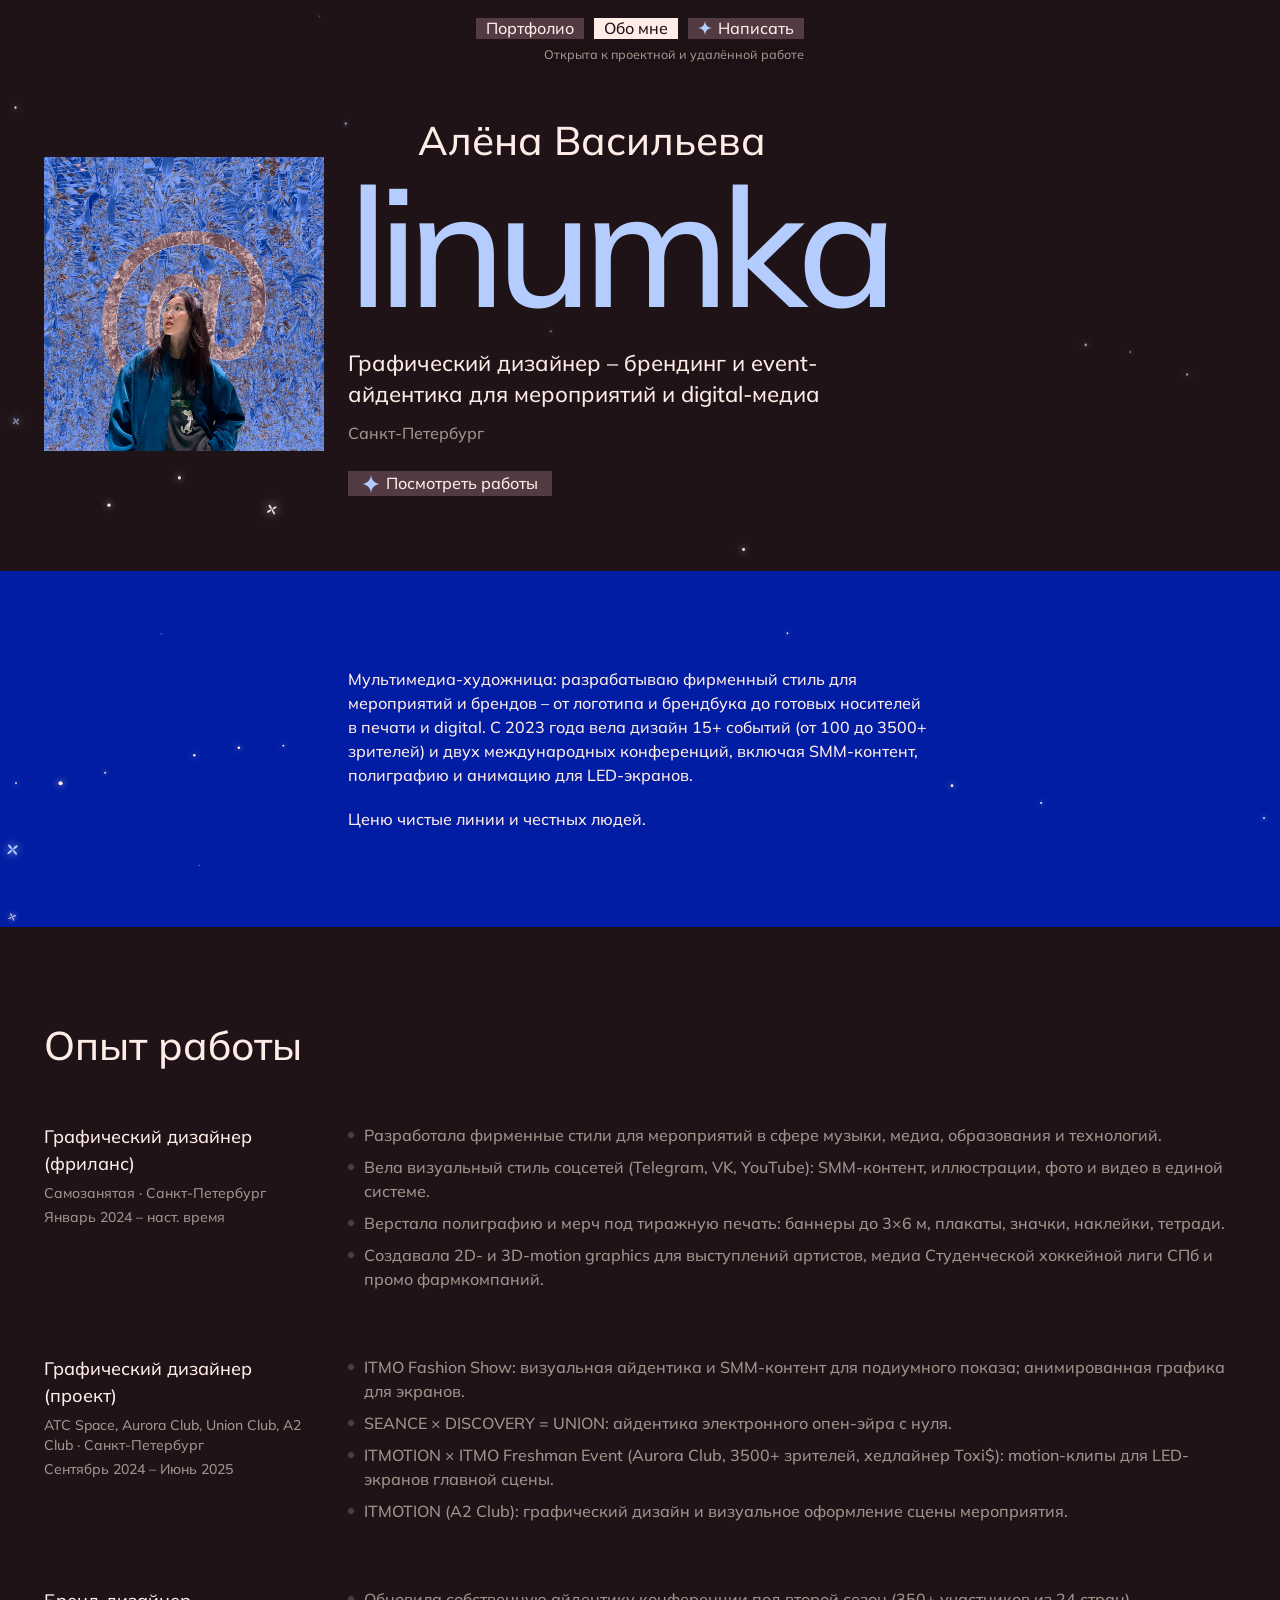
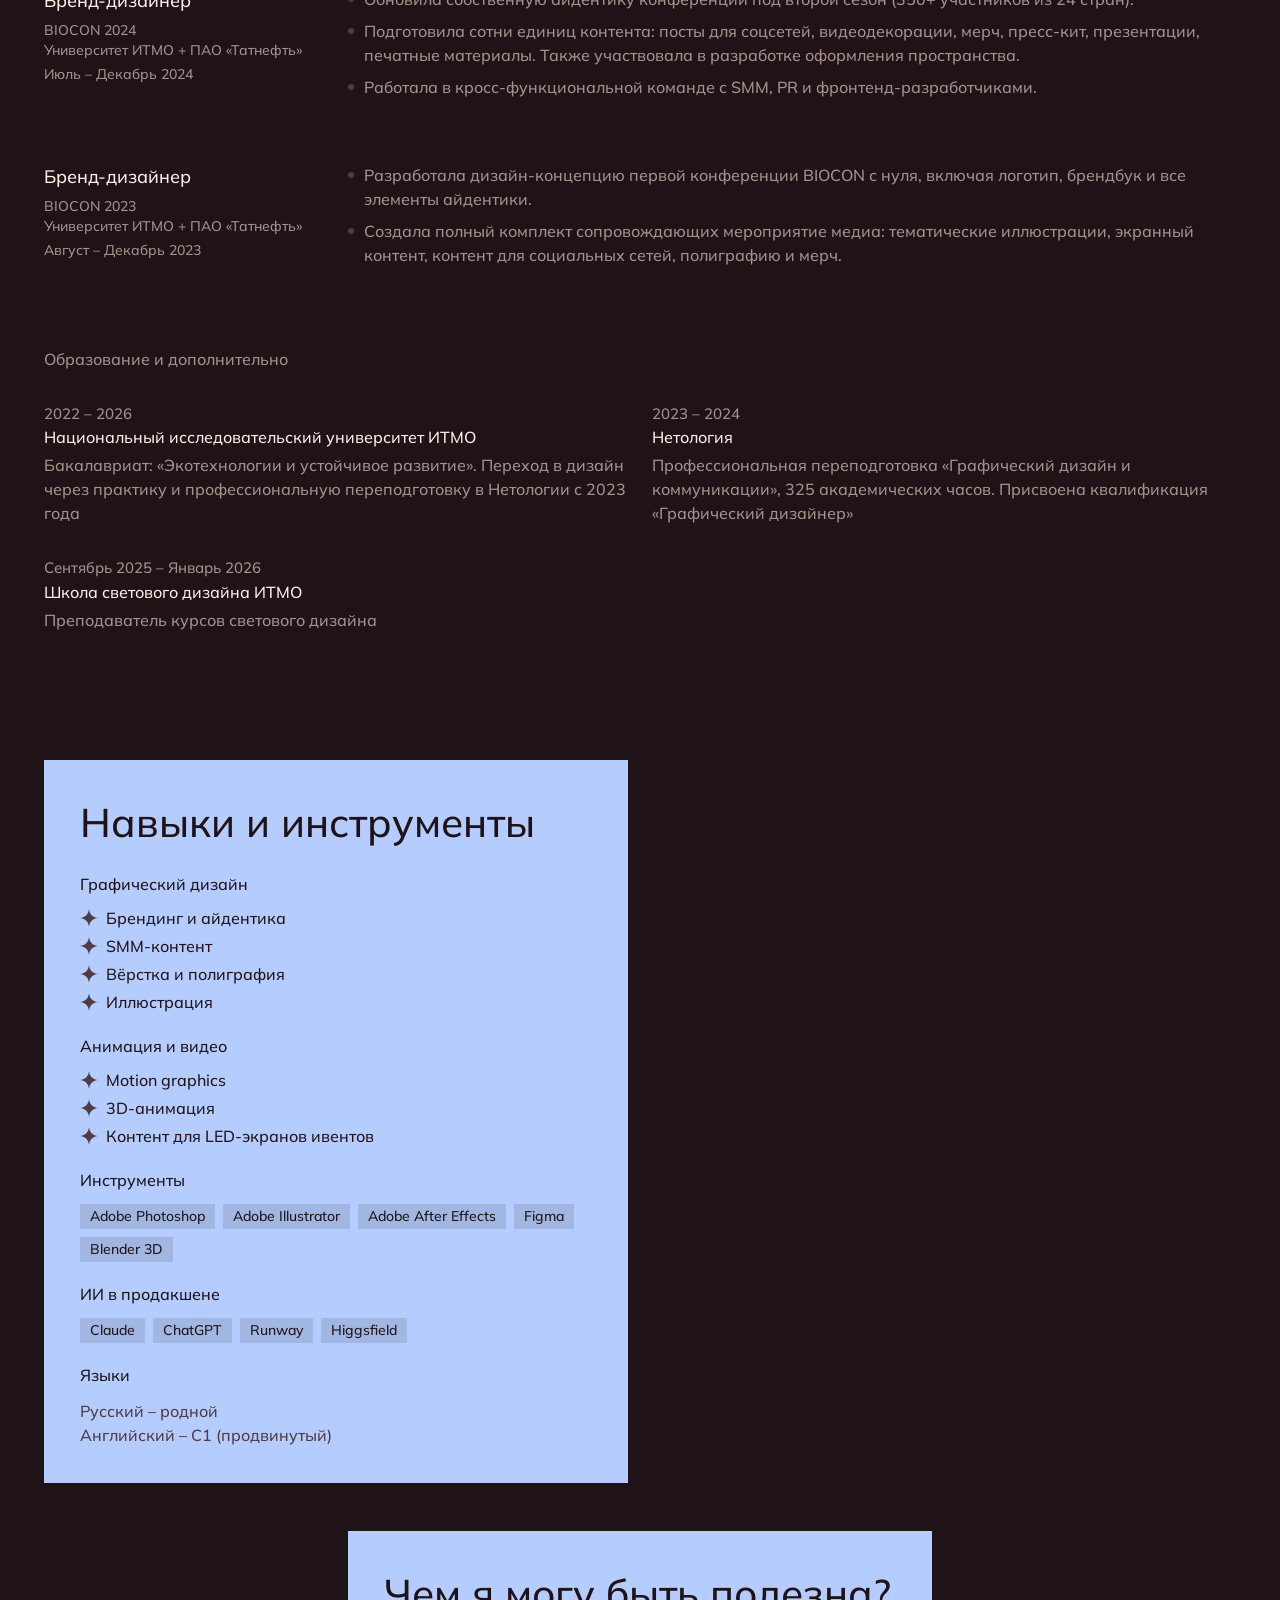
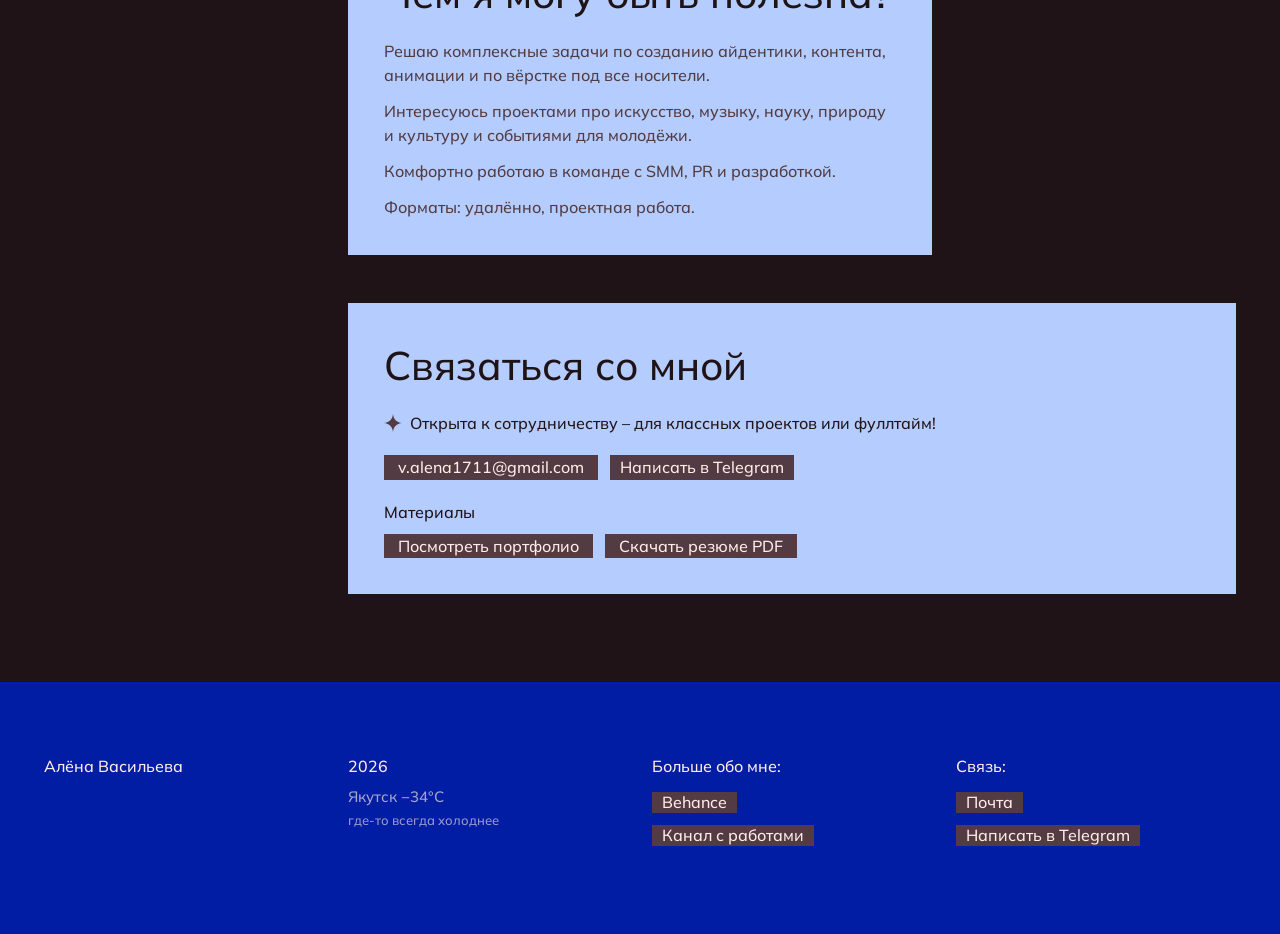
==== index.html @ 134e1fd5 "Cases rewrite, merged MATES/MEGAHOUSE, two new cases, AI tools row" ====
<!DOCTYPE html>
<html lang="ru" class="no-js">
<head>
<meta charset="UTF-8">
<meta name="viewport" content="width=device-width, initial-scale=1.0">
<title>Алёна Васильева – linumka</title>
<meta name="description" content="Графический дизайнер – брендинг и event-айдентика для мероприятий и digital-медиа">
<meta property="og:title" content="Алёна Васильева – linumka">
<meta property="og:description" content="Графический дизайнер – брендинг и event-айдентика для мероприятий и digital-медиа">
<meta property="og:type" content="website">
<meta property="og:url" content="https://linumka.github.io/">
<link rel="icon" type="image/svg+xml" href="assets/favicon.svg">
<link rel="icon" type="image/png" sizes="64x64" href="assets/favicon.png">
<link rel="apple-touch-icon" href="assets/favicon.png">
<link rel="preconnect" href="https://fonts.googleapis.com">
<link rel="preconnect" href="https://fonts.gstatic.com" crossorigin>
<link href="https://fonts.googleapis.com/css2?family=Mulish:wght@500&display=swap" rel="stylesheet">
<link rel="stylesheet" href="style.css">
<!-- Yandex.Metrika counter -->
<script type="text/javascript">
   (function(m,e,t,r,i,k,a){m[i]=m[i]||function(){(m[i].a=m[i].a||[]).push(arguments)};
   m[i].l=1*new Date();
   for (var j = 0; j < document.scripts.length; j++) {if (document.scripts[j].src === r) { return; }}
   k=e.createElement(t),a=e.getElementsByTagName(t)[0],k.async=1,k.src=r,a.parentNode.insertBefore(k,a)})
   (window, document, "script", "https://mc.yandex.ru/metrika/tag.js", "ym");
   ym(110702120, "init", { clickmap:true, trackLinks:true, accurateTrackBounce:true, webvisor:true });
</script>
<!-- /Yandex.Metrika counter -->
</head>
<body>

<svg width="0" height="0" style="position:absolute">
  <defs>
    <symbol id="spark4" viewBox="0 0 24 24">
      <path fill="currentColor" d="M12 0c.9 7.4 4.6 11.1 12 12-7.4.9-11.1 4.6-12 12-.9-7.4-4.6-11.1-12-12C7.4 11.1 11.1 7.4 12 0Z"/>
    </symbol>
  </defs>
</svg>

<a class="skip-link" href="#main">К содержимому</a>
<div class="top-fade"></div>
<nav class="nav">
  <a class="pill" href="portfolio.html">Портфолио</a>
  <a class="pill light" href="index.html">Обо мне</a>
  <a class="pill pill--write" href="mailto:v.alena1711@gmail.com"><span class="spark spark--blue"><svg><use href="#spark4"/></svg></span>Написать</a>
  <span class="nav-note">Открыта к проектной и удалённой работе</span>
</nav>

<main id="main">
<header class="hero">
  <canvas class="stars-canvas" data-stars></canvas>
  <div class="container grid4 hero-about-grid">
    <div class="hero-photo reveal">
      <img src="assets/photo.jpg" alt="Алёна Васильева" onerror="this.parentElement.classList.add('ph');this.remove()">
    </div>
    <div class="hero-text">
      <p class="hero-name reveal">Алёна Васильева</p>
      <h1 class="wordmark" data-split>linumka</h1>
      <p class="hero-sub reveal">Графический дизайнер – брендинг
        и event-айдентика для мероприятий и digital-медиа</p>
      <p class="hero-city reveal">Санкт-Петербург</p>
      <p class="hero-cta reveal">
        <a class="pill pill--cta" href="portfolio.html"><span class="spark spark--blue"><svg><use href="#spark4"/></svg></span>Посмотреть работы</a>
      </p>
    </div>
  </div>
</header>

<section class="banner">
  <canvas class="stars-canvas" data-stars></canvas>
  <div class="container grid4 banner-grid">
    <div class="banner-text">
      <p class="reveal">Мультимедиа-художница: разрабатываю фирменный стиль для мероприятий и брендов –
        от логотипа и брендбука до готовых носителей в печати и digital.
        С 2023 года вела дизайн 15+ событий (от 100 до 3500+ зрителей)
        и двух международных конференций, включая SMM-контент, полиграфию
        и анимацию для LED-экранов.</p>
      <p class="reveal">Ценю чистые линии и честных людей.</p>
    </div>
  </div>
</section>

<section class="container section-pad" id="experience">
  <h2 class="reveal">Опыт работы</h2>
  <div class="xp-list">

    <article class="xp reveal">
      <div class="grid4 xp-grid">
        <div class="xp-head">
          <h3 class="xp-position">Графический дизайнер (фриланс)</h3>
          <p class="xp-meta">Самозанятая · Санкт-Петербург</p>
          <p class="xp-dates">Январь 2024 – наст. время</p>
        </div>
        <ul class="xp-desc">
          <li>Разработала фирменные стили для мероприятий в сфере музыки, медиа, образования и технологий.</li>
          <li>Вела визуальный стиль соцсетей (Telegram, VK, YouTube): SMM-контент, иллюстрации, фото и видео в единой системе.</li>
          <li>Верстала полиграфию и мерч под тиражную печать: баннеры до 3×6 м, плакаты, значки, наклейки, тетради.</li>
          <li>Создавала 2D- и 3D-motion graphics для выступлений артистов, медиа Студенческой хоккейной лиги СПб и промо фармкомпаний.</li>
        </ul>
      </div>
    </article>

    <article class="xp reveal">
      <div class="grid4 xp-grid">
        <div class="xp-head">
          <h3 class="xp-position">Графический дизайнер (проект)</h3>
          <p class="xp-meta">ATC Space, Aurora Club, Union Club, A2 Club · Санкт-Петербург</p>
          <p class="xp-dates">Сентябрь 2024 – Июнь 2025</p>
        </div>
        <ul class="xp-desc">
          <li>ITMO Fashion Show: визуальная айдентика и SMM-контент для подиумного показа; анимированная графика для экранов.</li>
          <li>SEANCE × DISCOVERY = UNION: айдентика электронного опен-эйра с нуля.</li>
          <li>ITMOTION × ITMO Freshman Event (Aurora Club, 3500+ зрителей, хедлайнер Toxi$): motion-клипы для LED-экранов главной сцены.</li>
          <li>ITMOTION (A2 Club): графический дизайн и визуальное оформление сцены мероприятия.</li>
        </ul>
      </div>
    </article>

    <article class="xp reveal">
      <div class="grid4 xp-grid">
        <div class="xp-head">
          <h3 class="xp-position">Бренд-дизайнер</h3>
          <p class="xp-meta">BIOCON 2024<br>Университет ИТМО + ПАО «Татнефть»</p>
          <p class="xp-dates">Июль – Декабрь 2024</p>
        </div>
        <ul class="xp-desc">
          <li>Обновила собственную айдентику конференции под второй сезон (350+ участников из 24 стран).</li>
          <li>Подготовила сотни единиц контента: посты для соцсетей, видеодекорации, мерч, пресс-кит, презентации, печатные материалы. Также участвовала в разработке оформления пространства.</li>
          <li>Работала в кросс-функциональной команде с SMM, PR и фронтенд-разработчиками.</li>
        </ul>
      </div>
    </article>

    <article class="xp reveal">
      <div class="grid4 xp-grid">
        <div class="xp-head">
          <h3 class="xp-position">Бренд-дизайнер</h3>
          <p class="xp-meta">BIOCON 2023<br>Университет ИТМО + ПАО «Татнефть»</p>
          <p class="xp-dates">Август – Декабрь 2023</p>
        </div>
        <ul class="xp-desc">
          <li>Разработала дизайн-концепцию первой конференции BIOCON с нуля, включая логотип, брендбук и все элементы айдентики.</li>
          <li>Создала полный комплект сопровождающих мероприятие медиа: тематические иллюстрации, экранный контент, контент для социальных сетей, полиграфию и мерч.</li>
        </ul>
      </div>
    </article>
  </div>

  <h3 class="block-label reveal">Образование и дополнительно</h3>
  <div class="grid4 edu reveal">
    <div class="edu-item">
      <p class="edu-when">2022 – 2026</p>
      <p>Национальный исследовательский университет ИТМО</p>
      <p class="edu-what">Бакалавриат: «Экотехнологии и устойчивое развитие».
        Переход в дизайн через практику и профессиональную переподготовку в Нетологии с 2023 года</p>
    </div>
    <div class="edu-item">
      <p class="edu-when">2023 – 2024</p>
      <p>Нетология</p>
      <p class="edu-what">Профессиональная переподготовка «Графический дизайн и коммуникации», 325 академических часов. Присвоена квалификация «Графический дизайнер»</p>
    </div>
    <div class="edu-item">
      <p class="edu-when">Сентябрь 2025 – Январь 2026</p>
      <p>Школа светового дизайна ИТМО</p>
      <p class="edu-what">Преподаватель курсов светового дизайна</p>
    </div>
  </div>
</section>

<div class="container grid4 cards-flow">

  <div class="info-card card-skills reveal">
    <h2>Навыки и инструменты</h2>
    <p class="subhead">Графический дизайн</p>
    <div>
      <div class="star-row"><span class="spark spark--dark"><svg><use href="#spark4"/></svg></span>Брендинг и айдентика</div>
      <div class="star-row"><span class="spark spark--dark"><svg><use href="#spark4"/></svg></span>SMM-контент</div>
      <div class="star-row"><span class="spark spark--dark"><svg><use href="#spark4"/></svg></span>Вёрстка и полиграфия</div>
      <div class="star-row"><span class="spark spark--dark"><svg><use href="#spark4"/></svg></span>Иллюстрация</div>
    </div>
    <p class="subhead">Анимация и видео</p>
    <div>
      <div class="star-row"><span class="spark spark--dark"><svg><use href="#spark4"/></svg></span>Motion graphics</div>
      <div class="star-row"><span class="spark spark--dark"><svg><use href="#spark4"/></svg></span>3D-анимация</div>
      <div class="star-row"><span class="spark spark--dark"><svg><use href="#spark4"/></svg></span>Контент для LED-экранов ивентов</div>
    </div>
    <p class="subhead">Инструменты</p>
    <div class="tool-tags">
      <span lang="en">Adobe Photoshop</span><span lang="en">Adobe Illustrator</span><span lang="en">Adobe After Effects</span>
      <span lang="en">Figma</span><span lang="en">Blender 3D</span>
    </div>
    <p class="subhead">ИИ в продакшене</p>
    <div class="tool-tags">
      <span lang="en">Claude</span><span lang="en">ChatGPT</span><span lang="en">Runway</span><span lang="en">Higgsfield</span>
    </div>
    <p class="subhead">Языки</p>
    <p>Русский – родной<br>Английский – C1 (продвинутый)</p>
  </div>

  <div class="info-card card-useful reveal">
    <h2>Чем я могу быть полезна?</h2>
    <p>Решаю комплексные задачи по созданию айдентики, контента, анимации и по вёрстке под все носители.</p>
    <p>Интересуюсь проектами про искусство, музыку, науку, природу и культуру и событиями для молодёжи.</p>
    <p>Комфортно работаю в команде с SMM, PR и разработкой.</p>
    <p>Форматы: удалённо, проектная работа.</p>
  </div>

  <div class="info-card card-contact reveal" id="contact">
    <h2>Связаться со мной</h2>
    <div class="star-row"><span class="spark spark--dark"><svg><use href="#spark4"/></svg></span>Открыта к сотрудничеству – для классных проектов или фуллтайм!</div>
    <div class="contact-actions">
      <a class="pill pill--cta" href="mailto:v.alena1711@gmail.com">v.alena1711@gmail.com</a>
      <a class="pill" href="https://t.me/linumka" target="_blank" rel="noopener">Написать в Telegram</a>
    </div>
    <p class="subhead">Материалы</p>
    <div class="contact-actions mt-8">
      <a class="pill pill--cta" href="portfolio.html">Посмотреть портфолио</a>
      <a class="pill pill--cta" href="CV_Alyona_Vasileva_Graphic_Designer.pdf" download>Скачать резюме PDF</a>
    </div>
  </div>
</div>

</main>

<footer>
  <canvas class="stars-canvas" data-stars></canvas>
  <div class="footer-inner">
    <div><p>Алёна Васильева</p></div>
    <div>
      <p>2026</p>
      <p class="footer-weather" id="weather">Якутск −34°C</p>
      <span class="weather-note">где-то всегда холоднее</span>
    </div>
    <div>
      <p class="col-title">Больше обо мне:</p>
      <div class="footer-links">
        <a class="pill" href="https://www.behance.net/fb2b15b5" target="_blank" rel="noopener">Behance</a>
        <a class="pill" href="https://t.me/linumushka" target="_blank" rel="noopener">Канал с работами</a>
      </div>
    </div>
    <div>
      <p class="col-title">Связь:</p>
      <div class="footer-links">
        <a class="pill" href="mailto:v.alena1711@gmail.com">Почта</a>
        <a class="pill" href="https://t.me/linumka" target="_blank" rel="noopener">Написать в Telegram</a>
      </div>
    </div>
  </div>
</footer>

<script src="https://cdnjs.cloudflare.com/ajax/libs/gsap/3.12.5/gsap.min.js"></script>
<script src="main.js"></script>
<noscript><div><img src="https://mc.yandex.ru/watch/110702120" style="position:absolute; left:-9999px;" alt=""></div></noscript>
</body>
</html>
---- style.css ----
/* ============ linumka portfolio ============ */
:root {
  --brown1: #1F1317;
  --brown2: #533B43;
  --white1: #FFECE7;
  --white2: #A4918C;
  --blue1: #001DA3;
  --blue2: #B4CDFE;
  --maxw: 1240px;
}

* { margin: 0; padding: 0; box-sizing: border-box; }

html { scroll-behavior: smooth; }

body {
  background: var(--brown1);
  color: var(--white1);
  font-family: 'Mulish', sans-serif;
  font-weight: 500;
  font-size: 16px;
  line-height: 1.5;
  overflow-x: hidden;
}

img { display: block; max-width: 100%; }
a { color: inherit; text-decoration: none; }
ul { list-style: none; }

.container {
  max-width: var(--maxw);
  margin: 0 auto;
  padding: 0 24px;
}

/* 4 колонны-пилоны — как в макете */
.grid4 {
  display: grid;
  grid-template-columns: repeat(4, minmax(0, 1fr));
  column-gap: 24px;
}

h2 {
  font-size: clamp(28px, 4vw, 40px);
  font-weight: 500;
  color: var(--white1);
}
h3.block-label {
  font-size: 16px;
  font-weight: 500;
  color: var(--white2);
  margin-top: 72px;
}

.muted { color: var(--white2); }

/* ---------- pills & buttons: плоские, компактные ---------- */
.pill {
  position: relative;
  display: inline-flex;
  align-items: center;
  gap: 6px;
  background: var(--brown2);
  color: var(--white1);
  padding: 0 10px;
  font-size: 16px;
  font-family: inherit;
  font-weight: 500;
  line-height: 1.3;
  border: none;
  cursor: pointer;
  transition: background .25s, color .25s;
  white-space: nowrap;
}
/* невидимая зона клика ≥45px по вертикали; по горизонтали узко, чтобы соседние кнопки не перекрывались */
.pill::after {
  content: "";
  position: absolute;
  top: -14px; bottom: -14px;
  left: -4px; right: -4px;
}
/* конверсионные кнопки заметнее навигационных */
.pill--cta { padding: 2px 14px; }
.pill:hover { background: #6a4c56; }
/* видимый фокус на тёмном фоне */
:where(a, button, [tabindex]):focus-visible {
  outline: 2px solid var(--blue2);
  outline-offset: 3px;
}
.info-card :where(a, button):focus-visible { outline-color: var(--brown1); }
.pill.active, .pill.light {
  background: var(--white1);
  color: var(--brown1);
}
.pill.light:hover { background: #fff4ef; }
/* «Написать»: как остальные кнопки, но со звёздочкой-приманкой */
.pill--write .spark { width: 14px; height: 14px; }
.pill--write .spark svg { animation: writeTwinkle 2.6s ease-in-out infinite; }
@keyframes writeTwinkle {
  0%, 100% { transform: scale(1); opacity: .85; }
  50%      { transform: scale(1.35) rotate(20deg); opacity: 1; }
}
/* подпись-статус под навигацией, у кнопки «Написать» */
.nav-note {
  position: absolute;
  top: calc(100% + 6px);
  right: 0;
  font-size: 12.5px;
  color: var(--white2);
  white-space: nowrap;
  pointer-events: none;
  text-shadow: 0 1px 8px rgba(31,19,23,.9);
}

/* ---------- sparkle icon ---------- */
.spark {
  width: 18px; height: 18px;
  flex: 0 0 auto;
  display: inline-block;
}
.spark svg { width: 100%; height: 100%; display: block; }
.spark--blue { color: var(--blue2); }
.spark--warm { color: var(--white1); }
.spark--dark { color: var(--brown2); }

/* ---------- компактная плавающая навигация ---------- */
.top-fade {
  position: fixed;
  top: 0; left: 0; right: 0;
  height: 96px;
  z-index: 40;
  pointer-events: none;
  background: linear-gradient(to bottom, rgba(31,19,23,.92) 0%, rgba(31,19,23,.55) 45%, rgba(31,19,23,0) 100%);
}
.nav {
  position: fixed;
  top: 18px;
  left: 50%;
  transform: translateX(-50%);
  z-index: 50;
  display: flex;
  gap: 10px;
}

/* ---------- hero (about) ---------- */
.hero {
  position: relative;
  overflow: hidden;
}
.stars-canvas {
  position: absolute;
  inset: 0;
  width: 100%; height: 100%;
  pointer-events: none;
}
.hero-about-grid {
  position: relative;
  align-items: center;
  row-gap: 32px;
  padding-top: 110px;
  padding-bottom: 72px;
}
.hero-photo {
  grid-column: 1 / 2;
  position: relative;
}
.hero-photo img {
  width: 100%;
  aspect-ratio: 380 / 399;
  object-fit: cover;
  object-position: 50% 28%;
}
.hero-text {
  grid-column: 2 / 5;
  position: relative;
  min-width: 0;
}
.hero-mark { display: inline-block; text-align: left; }
.hero-name {
  font-size: clamp(26px, 3.4vw, 40px);
  color: var(--white1);
  margin-bottom: 0;
  /* имя сидит над словом, сдвинуто вправо от его начала — как в макете */
  margin-left: clamp(30px, 5.5vw, 80px);
}
.wordmark {
  font-size: clamp(84px, 13vw, 188px);
  font-weight: 500;
  line-height: .9;
  letter-spacing: -.06em;
  color: var(--blue2);
  white-space: nowrap;
}
.wordmark .ch { display: inline-block; }
.hero-sub {
  margin-top: 28px;
  max-width: 520px;
  font-size: clamp(19px, 2vw, 22px);
  line-height: 1.4;
  color: var(--white1);
}
.hero-cta { margin-top: 26px; }
.hero-city { margin-top: 12px; color: var(--white2); }
.hero-status {
  display: flex;
  align-items: center;
  gap: 8px;
  margin-top: 22px;
  font-size: 15px;
  color: var(--white1);
}

/* ---------- hero (portfolio) ---------- */
.hero-folio {
  text-align: center;
  padding-top: 120px;
  padding-bottom: 64px;
  position: relative;
}
.hero-folio .hero-name {
  font-size: clamp(30px, 4.5vw, 55px);
  margin-left: clamp(40px, 7.4vw, 110px);
}
.hero-folio .wordmark { font-size: clamp(96px, 17.5vw, 260px); }
.hero-folio .hero-sub {
  margin: 32px auto 0;
  max-width: 360px;
}
.hero-folio .hero-status { justify-content: center; }

/* ---------- blue banner ---------- */
.banner {
  position: relative;
  background: var(--blue1);
  overflow: hidden;
}
.banner-grid {
  position: relative;
  padding-top: 96px;
  padding-bottom: 96px;
}
.banner-text { grid-column: 2 / 4; }
.banner-text p + p { margin-top: 20px; }

/* ---------- sections ---------- */
section { position: relative; }
.section-pad { padding-top: 88px; padding-bottom: 40px; }

/* ---------- experience ---------- */
.xp-list {
  display: flex;
  flex-direction: column;
  gap: 56px;
  margin-top: 48px;
}
.xp-grid { row-gap: 12px; }
/* иерархия как в резюме: позиция крупно, организация с датами мелко одной строкой */
.xp-head { grid-column: 1 / 2; min-width: 0; }
.xp-position {
  font-size: 18px;
  font-weight: 500;
  color: var(--white1);
  margin: 0;
}
.xp-meta {
  margin-top: 6px;
  font-size: 14px;
  line-height: 1.45;
  color: var(--white2);
}
.xp-dates {
  margin-top: 4px;
  font-size: 14px;
  line-height: 1.45;
  color: var(--white2);
}
.xp-desc { grid-column: 2 / 5; color: var(--white2); min-width: 0; }
.xp-desc li {
  padding-left: 16px;
  position: relative;
  margin-bottom: 8px;
}
.xp-desc li::before {
  content: "";
  position: absolute;
  left: 0; top: .55em;
  width: 6px; height: 6px;
  border-radius: 50%;
  background: var(--brown2);
}

/* education compact */
.edu {
  margin-top: 32px;
  row-gap: 32px;
}
.edu-item { min-width: 0; }
.edu-item:nth-child(odd) { grid-column: 1 / 3; }
.edu-item:nth-child(even) { grid-column: 3 / 5; }
.edu-item .edu-when { color: var(--white2); font-size: 15px; }
.edu-item .edu-what { color: var(--white2); margin-top: 4px; }

/* ---------- info cards ---------- */
.cards-flow {
  row-gap: 48px;
  padding-top: 88px;
  padding-bottom: 40px;
}
.info-card {
  background: var(--blue2);
  color: var(--brown1);
  padding: 32px 36px 36px;
  min-width: 0;
}
.info-card h2 { color: var(--brown1); margin-bottom: 16px; }
.info-card p { color: var(--brown2); }
.info-card p + p { margin-top: 12px; }
.info-card .star-row {
  display: flex;
  align-items: flex-start;
  gap: 8px;
  color: #241419;
  margin-top: 4px;
}
.info-card .star-row .spark { margin-top: 3px; }
.info-card .subhead {
  color: var(--brown1);
  margin-top: 20px;
  margin-bottom: 10px;
}
.card-skills { grid-column: 1 / 3; }
.card-useful { grid-column: 2 / 4; }
.card-contact { grid-column: 2 / 5; }
.tool-tags { display: flex; flex-wrap: wrap; gap: 8px; margin-top: 12px; }
.tool-tags span {
  background: rgba(31,19,23,.12);
  padding: 2px 10px;
  font-size: 14px;
  color: var(--brown1);
}
.contact-actions {
  display: flex;
  flex-wrap: wrap;
  gap: 12px;
  margin-top: 20px;
}
.contact-actions .pill { background: var(--brown2); color: var(--white1); }
.contact-actions .pill:hover { background: var(--brown1); }

/* ---------- filters (portfolio) ---------- */
.filters {
  display: flex;
  justify-content: center;
  align-items: flex-start;
  gap: clamp(28px, 6vw, 67px);
  flex-wrap: wrap;
  padding-top: 24px;
  padding-bottom: 24px;
}
.filter-group { display: flex; flex-direction: column; gap: 12px; align-items: flex-start; }
.filter-group .sub {
  display: flex; align-items: center; gap: 7px;
  color: var(--white2);
  font-size: 15px;
  background: none;
  border: none;
  padding: 3px 0;
  font-family: inherit;
  cursor: pointer;
  text-align: left;
  transition: color .2s;
}
.filter-group .sub:hover { color: var(--white1); }
.filter-group .sub.active { color: var(--white1); }
.filter-group .sub.active .spark { color: var(--white1); }
.filter-all-wrap {
  display: flex;
  justify-content: center;
  padding-bottom: 8px;
  padding-top: 8px;
}

/* ---------- case grid ---------- */
.cases {
  display: flex;
  flex-direction: column;
  gap: 64px;
  padding-top: 40px;
  padding-bottom: 96px;
}
.case {
  display: grid;
  grid-template-columns: minmax(0, 467px) 1fr;
  gap: 36px;
  align-items: start;
}
.case-media {
  position: relative;
  overflow: hidden;
  aspect-ratio: 467 / 280;
  background: #2a1a20;
}
/* вертикальные работы показываем вертикально: ratio в cases-data.js */
.case--vertical { grid-template-columns: minmax(0, 320px) 1fr; }
.case--vertical .case-media { aspect-ratio: 9 / 16; }
.case--featured.case--vertical .case-top { grid-template-columns: minmax(0, 320px) 1fr; }
.case-media img, .case-media video {
  width: 100%; height: 100%;
  object-fit: cover;
  transition: transform .6s cubic-bezier(.2,.7,.2,1);
}
.case:hover .case-media img { transform: scale(1.04); }
h3.case-title, .case-title { color: var(--white1); font-size: 16px; font-weight: 500; margin: 0; }
.case-title .year { color: var(--white2); margin-left: 8px; }
.case-tags {
  display: flex;
  flex-wrap: wrap;
  gap: 10px;
  margin-top: 18px;
}
.case-tags span {
  border: 1px solid var(--brown2);
  padding: 1px 8px;
  font-size: 14px;
  color: var(--white1);
}
.case-desc { margin-top: 18px; color: var(--white2); max-width: 620px; }
.case-desc a { text-decoration: underline; text-underline-offset: 3px; }
.case-actions { display: flex; flex-wrap: wrap; gap: 12px; margin-top: 22px; }

/* featured expandable */
.case--featured,
.case--wide { grid-template-columns: 1fr; }
.case--featured .case-top,
.case--wide .case-top {
  display: grid;
  grid-template-columns: minmax(0, 467px) 1fr;
  gap: 36px;
  align-items: start;
}
.case-details {
  display: grid;
  grid-template-rows: 0fr;
  opacity: 0;
  /* свёрнутый блок не должен ловить Tab: visibility гасим после анимации */
  visibility: hidden;
  transition: grid-template-rows .55s cubic-bezier(.2,.7,.2,1), opacity .45s ease, visibility 0s .55s;
}
.case-details > .case-details-inner {
  overflow: hidden;
  min-height: 0;
}
.case-details.open {
  grid-template-rows: 1fr;
  opacity: 1;
  visibility: visible;
  transition: grid-template-rows .55s cubic-bezier(.2,.7,.2,1), opacity .45s ease, visibility 0s;
}
.case-details-inner::before { content: ""; display: block; height: 32px; }
.case-details h4 { color: var(--white1); font-weight: 500; font-size: 16px; margin: 22px 0 8px; }
.case-details h4:first-child { margin-top: 0; }
.case-details p, .case-details li { color: var(--white2); }
.case-details li { padding-left: 16px; position: relative; margin-bottom: 6px; }
.case-details li::before {
  content: "";
  position: absolute; left: 0; top: .55em;
  width: 6px; height: 6px; border-radius: 50%;
  background: var(--brown2);
}
.case-details .lead { color: var(--white1); }
.gallery-strip {
  display: flex;
  gap: 6px;
  margin: 24px 0 8px;
  overflow-x: auto;
  scrollbar-width: thin;
  scrollbar-color: var(--brown2) transparent;
}
.gallery-strip img {
  height: 200px;
  width: auto;
  flex: 0 0 auto;
}

/* ---------- footer ---------- */
footer {
  position: relative;
  margin-top: 48px;
  background: var(--blue1);
  overflow: hidden;
}
.footer-inner {
  position: relative;
  max-width: var(--maxw);
  margin: 0 auto;
  padding: 72px 24px 88px;
  display: grid;
  grid-template-columns: repeat(4, minmax(0, 1fr));
  column-gap: 24px;
  row-gap: 32px;
  align-items: start;
}
.footer-inner .col-title { margin-bottom: 14px; }
.footer-links { display: flex; flex-direction: column; gap: 12px; align-items: flex-start; }
.footer-weather {
  margin-top: 8px;
  color: rgba(255,236,231,.65);
  font-size: 15px;
  cursor: url('data:image/svg+xml;utf8,<svg xmlns="http://www.w3.org/2000/svg" width="22" height="22" viewBox="0 0 24 24"><path fill="%23FFECE7" stroke="%231F1317" stroke-width="1" d="M12 0c.9 7.4 4.6 11.1 12 12-7.4.9-11.1 4.6-12 12-.9-7.4-4.6-11.1-12-12C7.4 11.1 11.1 7.4 12 0Z"/></svg>') 11 11, auto;
}

/* ---------- видео-лайтбокс ---------- */
.case--video .case-media,
.case--video .case-title { cursor: pointer; }
.play-badge {
  position: absolute;
  left: 12px; bottom: 12px;
  display: inline-flex;
  align-items: center;
  gap: 7px;
  background: rgba(31,19,23,.75);
  color: var(--white1);
  padding: 3px 10px;
  font-size: 14px;
  pointer-events: none;
}
.play-badge .spark { width: 14px; height: 14px; color: var(--blue2); }

.lightbox {
  position: fixed;
  inset: 0;
  z-index: 100;
  display: flex;
  align-items: center;
  justify-content: center;
  padding: 24px;
  background: rgba(31, 19, 23, .55);
  backdrop-filter: blur(20px);
  -webkit-backdrop-filter: blur(20px);
  opacity: 0;
  transition: opacity .3s ease;
}
.lightbox.on { opacity: 1; }
.lightbox-frame {
  position: relative;
  padding: 5px;
  background: linear-gradient(140deg, var(--blue2), #ffd9e8 45%, var(--blue1));
  max-height: calc(100vh - 96px);
  max-width: calc(100vw - 48px);
  transform: scale(.94);
  transition: transform .3s cubic-bezier(.2,.7,.2,1);
}
.lightbox.on .lightbox-frame { transform: scale(1); }
.lightbox-frame video {
  display: block;
  max-height: calc(100vh - 106px);
  max-width: calc(100vw - 58px);
  background: #000;
}
.lightbox-frame .frame-spark {
  position: absolute;
  width: 26px; height: 26px;
  color: var(--white1);
  filter: drop-shadow(0 0 6px rgba(255,236,231,.8));
}
.lightbox-frame .frame-spark svg { width: 100%; height: 100%; }
.lightbox-frame .frame-spark--tl { top: -14px; left: -14px; }
.lightbox-frame .frame-spark--br { bottom: -14px; right: -14px; color: var(--blue2); }
/* квадратные кнопки в духе Instagram */
.lb-btn {
  width: 44px; height: 44px;
  display: inline-flex;
  align-items: center;
  justify-content: center;
  background: rgba(31, 19, 23, .72);
  color: var(--white1);
  border: 1px solid rgba(255, 236, 231, .18);
  cursor: pointer;
  padding: 0;
  transition: background .2s;
  backdrop-filter: blur(6px);
  -webkit-backdrop-filter: blur(6px);
}
.lb-btn:hover { background: var(--brown2); }
.lb-btn svg { width: 22px; height: 22px; display: block; }

.lb-controls {
  position: absolute;
  right: 12px; bottom: 12px;
  display: flex;
  gap: 8px;
  z-index: 6;
}
.lb-badge {
  position: absolute;
  top: 12px; left: 12px;
  z-index: 6;
  background: rgba(31, 19, 23, .72);
  color: var(--white1);
  font-size: 13px;
  padding: 3px 9px;
  pointer-events: none;
}
.lb-close {
  position: fixed;
  top: 16px; right: 16px;
  z-index: 8;
}
/* стрелки одной колонкой справа, как в Instagram */
.lb-nav {
  position: fixed;
  right: 20px;
  top: 50%;
  transform: translateY(-50%);
  z-index: 8;
  display: flex;
  flex-direction: column;
  gap: 10px;
}

/* мобайл: вертикальная лента как reels */
.lightbox--reels { padding: 0; display: block; background: rgba(31,19,23,.92); }
.reels-scroll {
  height: 100dvh;
  overflow-y: auto;
  scroll-snap-type: y mandatory;
  -webkit-overflow-scrolling: touch;
  overscroll-behavior: contain;
}
.reel {
  height: 100dvh;
  scroll-snap-align: start;
  scroll-snap-stop: always;
  display: flex;
  align-items: center;
  justify-content: center;
}
.reel video {
  max-height: 100dvh;
  max-width: 100vw;
  background: #000;
}
.lightbox--reels .lb-controls,
.lb-controls--fixed {
  position: fixed;
  right: 12px;
  bottom: calc(18px + env(safe-area-inset-bottom, 0px));
}
.lightbox--reels .lb-badge,
.lb-badge--fixed {
  position: fixed;
  top: calc(16px + env(safe-area-inset-top, 0px));
  left: 12px;
}
.lightbox--reels .lb-close { top: calc(16px + env(safe-area-inset-top, 0px)); }

/* тонкая полоса перемотки, как в рилсах */
.lb-seek {
  position: absolute;
  left: 5px; right: 5px; bottom: 5px;
  height: 20px;
  z-index: 7;
  cursor: pointer;
  touch-action: none;
  -webkit-tap-highlight-color: transparent;
}
.lb-seek-track,
.lb-seek-fill {
  position: absolute;
  left: 0; bottom: 0;
  height: 3px;
  transition: height .15s ease;
}
.lb-seek-track { right: 0; background: rgba(255, 236, 231, .3); }
.lb-seek-fill { width: 0; background: var(--white1); }
.lb-seek-knob {
  position: absolute;
  left: 0; bottom: -2px;
  width: 8px; height: 8px;
  margin-left: -4px;
  background: var(--white1);
  opacity: 0;
  transition: opacity .15s ease;
}
.lb-seek:hover .lb-seek-track, .lb-seek.on .lb-seek-track, .lb-seek:focus-visible .lb-seek-track,
.lb-seek:hover .lb-seek-fill,  .lb-seek.on .lb-seek-fill,  .lb-seek:focus-visible .lb-seek-fill { height: 5px; }
.lb-seek:hover .lb-seek-knob, .lb-seek.on .lb-seek-knob, .lb-seek:focus-visible .lb-seek-knob { opacity: 1; }
.lb-seek:focus { outline: none; }
.lb-seek:focus-visible { outline: 2px solid var(--blue2); outline-offset: 2px; }
.lb-seek--fixed {
  position: fixed;
  left: 12px; right: 12px;
  bottom: calc(8px + env(safe-area-inset-bottom, 0px));
}
/* на мобайле кнопки поднимаем, чтобы не спорили с полосой */
.lightbox--reels .lb-controls,
.lb-controls--fixed { bottom: calc(34px + env(safe-area-inset-bottom, 0px)); }

/* просмотр картинок */
.lightbox-frame--img img {
  display: block;
  max-height: calc(100vh - 106px);
  max-width: calc(100vw - 58px);
  background: #2a1a20;
}
.gallery-strip img { cursor: zoom-in; }
.case:not(.case--video) .case-media img { cursor: zoom-in; }
.gallery-strip img:focus-visible,
.case-media img:focus-visible { outline: 2px solid var(--blue2); outline-offset: 2px; }

/* ---------- тост «адрес скопирован» ---------- */
.copy-toast {
  position: fixed;
  bottom: 28px;
  left: 50%;
  transform: translate(-50%, 12px);
  z-index: 110;
  background: var(--blue2);
  color: var(--brown1);
  padding: 6px 14px;
  font-size: 15px;
  opacity: 0;
  pointer-events: none;
  transition: opacity .3s ease, transform .3s ease;
  white-space: nowrap;
  max-width: calc(100vw - 32px);
  overflow: hidden;
  text-overflow: ellipsis;
}
.copy-toast.on { opacity: 1; transform: translate(-50%, 0); }

/* ---------- курсор-звёздочка ---------- */
.cursor-star {
  position: fixed;
  left: 0; top: 0;
  z-index: 90;
  width: 20px; height: 20px;
  pointer-events: none;
  color: var(--white1);
  filter: drop-shadow(0 0 6px rgba(255, 236, 231, .7));
  opacity: 0;
  transition: opacity .3s;
  display: none;
}
.cursor-star svg { width: 100%; height: 100%; display: block; }
@media (hover: hover) and (pointer: fine) {
  .cursor-star { display: block; }
}

/* ---------- reveal helpers ---------- */
.reveal {
  opacity: 0;
  transform: translateY(34px);
  transition: opacity .9s ease, transform .9s cubic-bezier(.2,.7,.2,1);
}
.reveal.shown { opacity: 1; transform: none; }
.no-js .reveal { opacity: 1; transform: none; }

@keyframes casePop {
  from { opacity: 0; transform: translateY(24px); }
  to   { opacity: 1; transform: none; }
}
.case.pop { animation: casePop .5s ease both; }

/* ---------- placeholder when image missing ---------- */
.case-media.ph::after,
.hero-photo.ph::after {
  content: "изображение появится здесь";
  position: absolute; inset: 0;
  display: flex; align-items: center; justify-content: center;
  color: var(--white2); font-size: 14px;
  background: repeating-linear-gradient(45deg, #2a1a20, #2a1a20 12px, #251419 12px, #251419 24px);
}

/* ============ responsive ============ */
@media (max-width: 1100px) {
  .hero-photo { grid-column: 1 / 3; max-width: 380px; }
  .hero-text { grid-column: 1 / 5; }
  .xp-head { grid-column: 1 / 5; }
  .xp-desc { grid-column: 1 / 5; }
  .banner-text { grid-column: 1 / 5; max-width: 640px; }
  .card-skills, .card-useful, .card-contact { grid-column: 1 / 5; max-width: 700px; }
  .case, .case--featured .case-top, .case--wide .case-top { grid-template-columns: 1fr; }
  .case-media { max-width: 560px; }
}

@media (max-width: 760px) {
  .nav { top: 10px; max-width: calc(100vw - 20px); }
  .nav .pill { font-size: 15px; }
  .nav-note { right: 50%; transform: translateX(50%); font-size: 11.5px; }
  /* пальцем должно быть легко попасть: реальные паддинги побольше */
  .pill { padding: 2px 12px; }
  .pill--cta { padding: 4px 14px; }
  .contact-actions { gap: 14px; }
  .footer-links { gap: 14px; }
  .hero-about-grid { padding-top: 90px; }
  .hero-folio { padding-top: 100px; }
  .hero-photo { grid-column: 1 / 5; max-width: 320px; }
  .wordmark { white-space: normal; word-break: keep-all; }
  .banner-grid { padding-top: 72px; padding-bottom: 72px; }
  .edu-item:nth-child(odd), .edu-item:nth-child(even) { grid-column: 1 / 5; }
  .info-card { padding: 24px 20px 28px; }
  .footer-inner { grid-template-columns: 1fr; padding-bottom: 72px; }
  .filters { gap: 24px; }
  .gallery-strip img { height: 140px; }
}

@media (prefers-reduced-motion: reduce) {
  html { scroll-behavior: auto; }
  .pill--write .spark svg { animation: none; }
  .reveal { opacity: 1 !important; transform: none !important; }
  .cursor-star { display: none !important; }
}

/* ---------- служебное ---------- */
.visually-hidden {
  position: absolute;
  width: 1px; height: 1px;
  margin: -1px; padding: 0;
  overflow: hidden;
  clip: rect(0 0 0 0);
  clip-path: inset(50%);
  white-space: nowrap;
  border: 0;
}
.skip-link {
  position: absolute;
  left: 12px; top: -100px;
  z-index: 120;
  background: var(--white1);
  color: var(--brown1);
  padding: 8px 14px;
  transition: top .2s;
}
.skip-link:focus { top: 12px; }
.mt-8 { margin-top: 8px; }
.mt-14 { margin-top: 14px; }
.weather-note { display: block; font-size: 13px; color: rgba(255,236,231,.6); margin-top: 2px; }
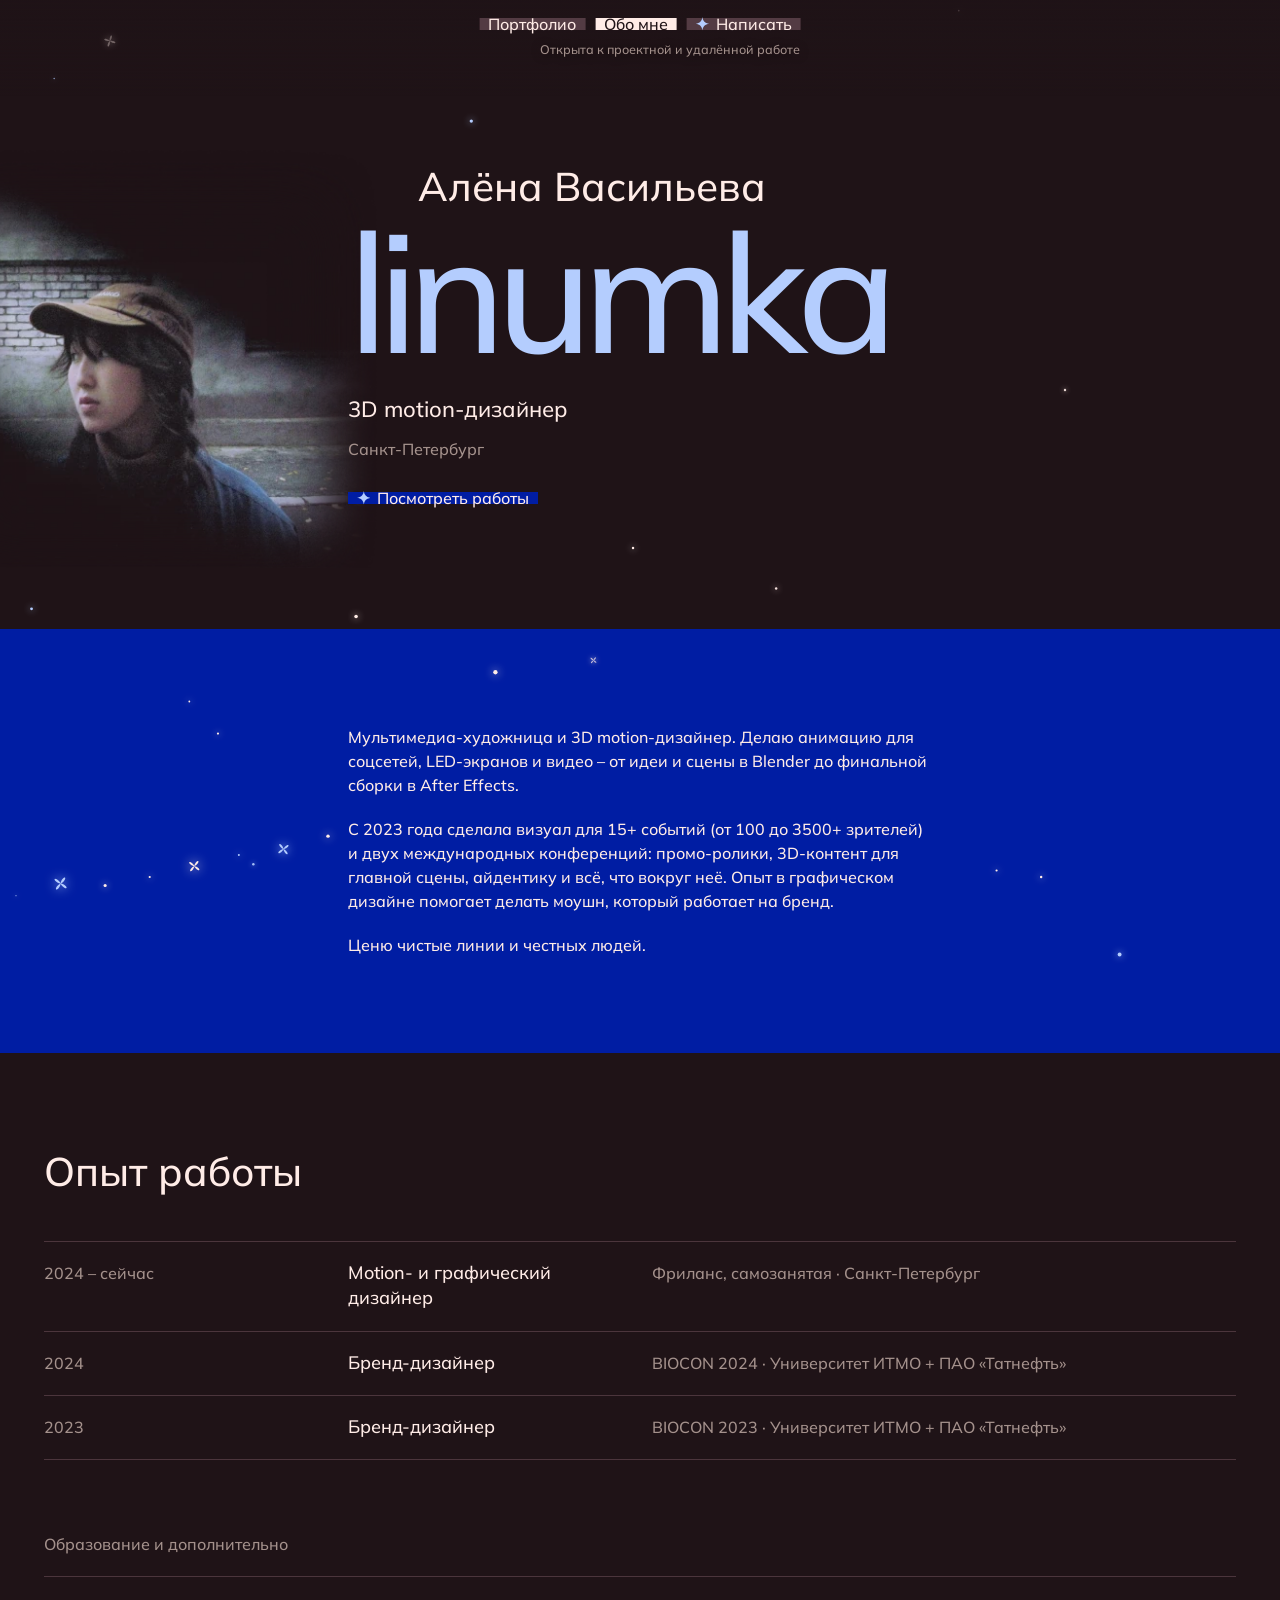
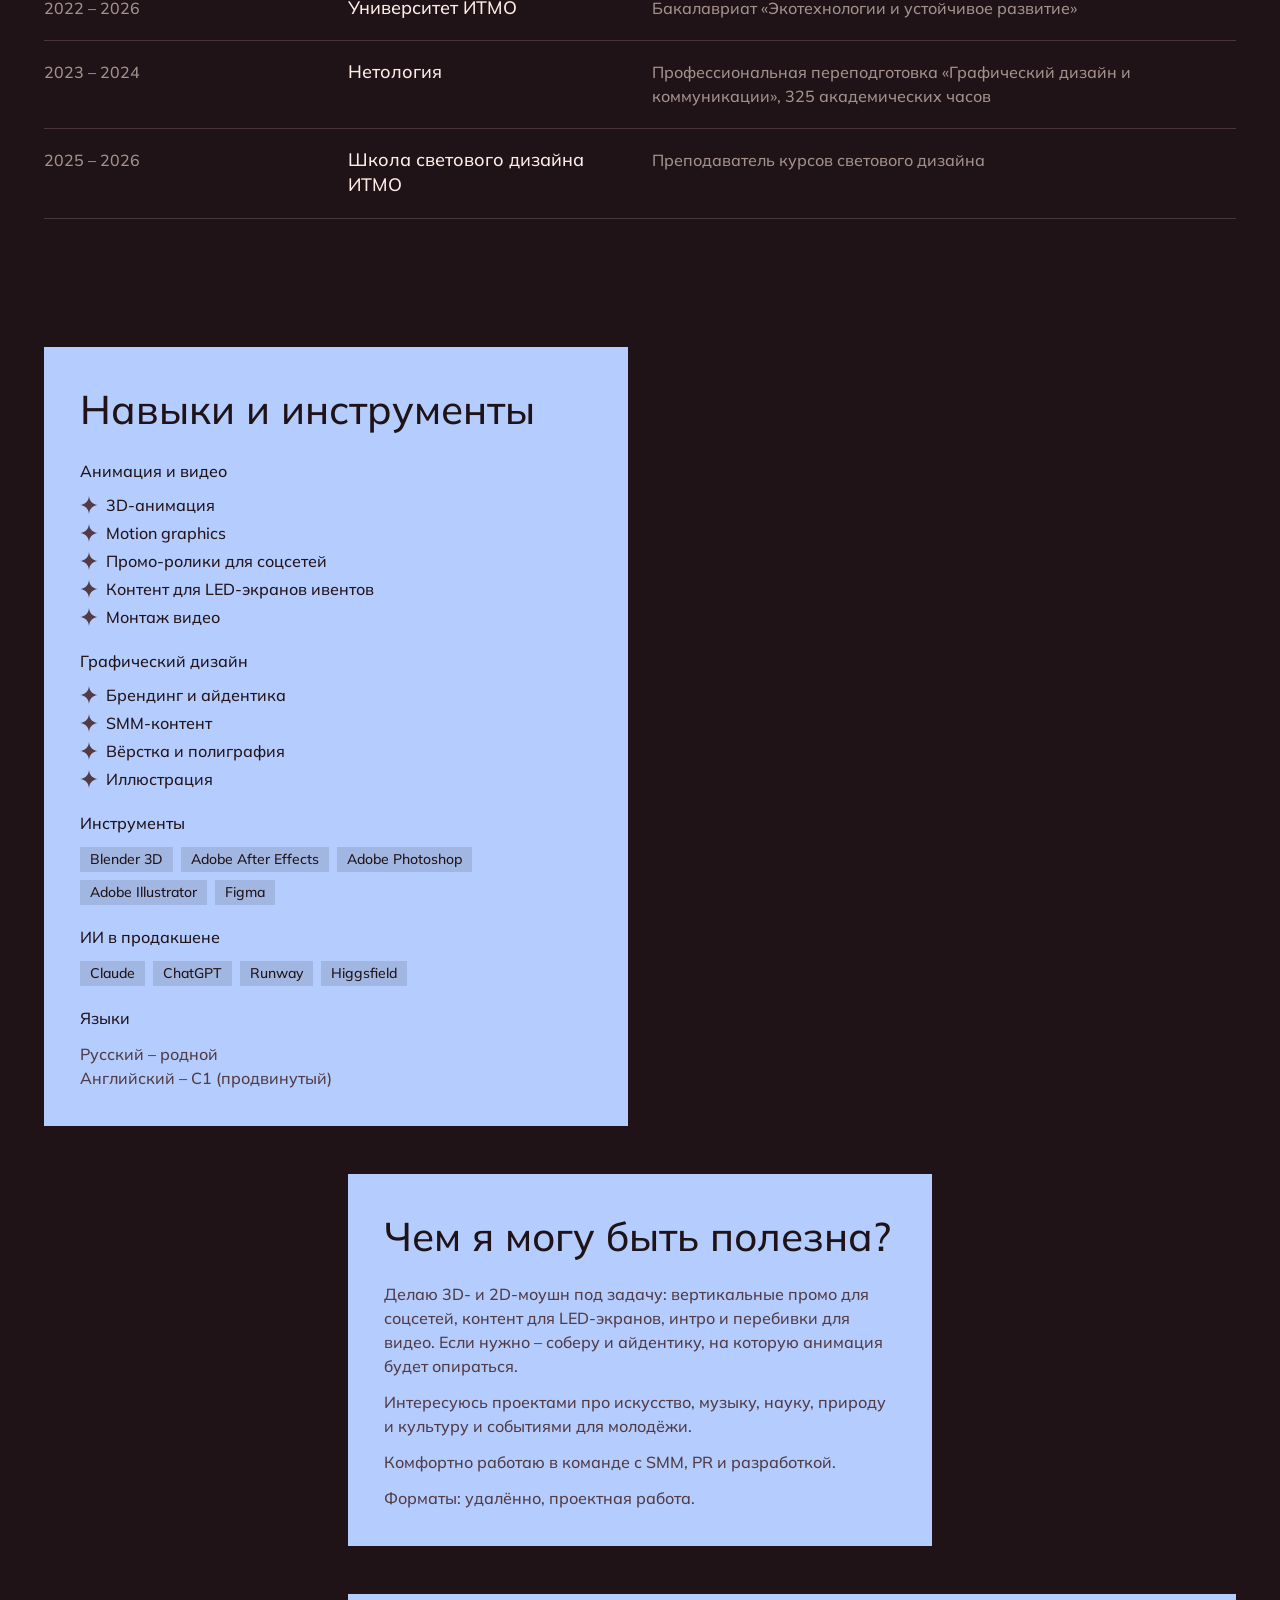
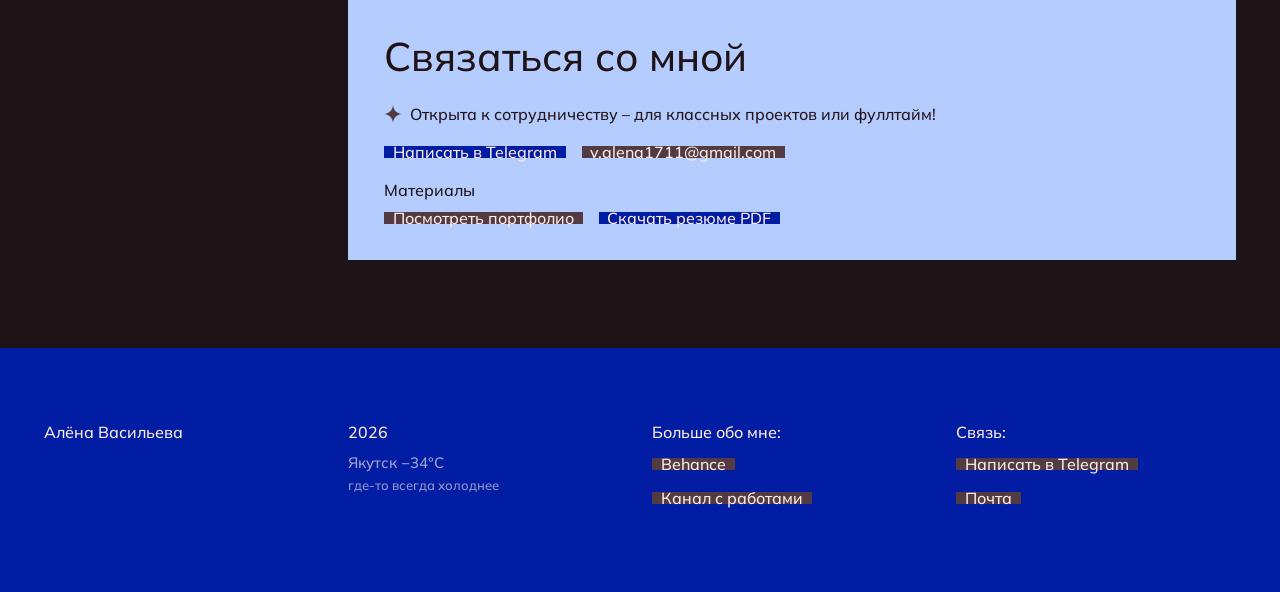
==== commit 69e7d65c: "Позиционирование 3D motion-дизайнера: портфолио, кейсы, опыт, кнопки - Кнопки-плашки как выделение т" ====
--- a/index.html
+++ b/index.html
@@ -4,9 +4,9 @@
 <meta charset="UTF-8">
 <meta name="viewport" content="width=device-width, initial-scale=1.0">
 <title>Алёна Васильева – linumka</title>
-<meta name="description" content="Графический дизайнер – брендинг и event-айдентика для мероприятий и digital-медиа">
+<meta name="description" content="Алёна Васильева – 3D motion-дизайнер: ролики для соцсетей, LED-экранов и ивентов">
 <meta property="og:title" content="Алёна Васильева – linumka">
-<meta property="og:description" content="Графический дизайнер – брендинг и event-айдентика для мероприятий и digital-медиа">
+<meta property="og:description" content="3D motion-дизайнер">
 <meta property="og:type" content="website">
 <meta property="og:url" content="https://linumka.github.io/">
 <link rel="icon" type="image/svg+xml" href="assets/favicon.svg">
@@ -42,7 +42,7 @@
 <nav class="nav">
   <a class="pill" href="portfolio.html">Портфолио</a>
   <a class="pill light" href="index.html">Обо мне</a>
-  <a class="pill pill--write" href="mailto:v.alena1711@gmail.com"><span class="spark spark--blue"><svg><use href="#spark4"/></svg></span>Написать</a>
+  <a class="pill pill--write" href="https://t.me/linumka" target="_blank" rel="noopener"><span class="spark spark--blue"><svg><use href="#spark4"/></svg></span>Написать</a>
   <span class="nav-note">Открыта к проектной и удалённой работе</span>
 </nav>
 
@@ -51,13 +51,15 @@
   <canvas class="stars-canvas" data-stars></canvas>
   <div class="container grid4 hero-about-grid">
     <div class="hero-photo reveal">
-      <img src="assets/photo.jpg" alt="Алёна Васильева" onerror="this.parentElement.classList.add('ph');this.remove()">
+      <picture>
+        <source srcset="assets/photo.webp" type="image/webp">
+        <img src="assets/photo.png" alt="Алёна Васильева" width="483" height="488" onerror="this.closest('.hero-photo').classList.add('ph');this.remove()">
+      </picture>
     </div>
     <div class="hero-text">
       <p class="hero-name reveal">Алёна Васильева</p>
       <h1 class="wordmark" data-split>linumka</h1>
-      <p class="hero-sub reveal">Графический дизайнер – брендинг
-        и event-айдентика для мероприятий и digital-медиа</p>
+      <p class="hero-sub reveal">3D motion-дизайнер</p>
       <p class="hero-city reveal">Санкт-Петербург</p>
       <p class="hero-cta reveal">
         <a class="pill pill--cta" href="portfolio.html"><span class="spark spark--blue"><svg><use href="#spark4"/></svg></span>Посмотреть работы</a>
@@ -70,11 +72,12 @@
   <canvas class="stars-canvas" data-stars></canvas>
   <div class="container grid4 banner-grid">
     <div class="banner-text">
-      <p class="reveal">Мультимедиа-художница: разрабатываю фирменный стиль для мероприятий и брендов –
-        от логотипа и брендбука до готовых носителей в печати и digital.
-        С 2023 года вела дизайн 15+ событий (от 100 до 3500+ зрителей)
-        и двух международных конференций, включая SMM-контент, полиграфию
-        и анимацию для LED-экранов.</p>
+      <p class="reveal">Мультимедиа-художница и 3D motion-дизайнер. Делаю анимацию для соцсетей,
+        LED-экранов и видео – от идеи и сцены в Blender до финальной сборки в After Effects.</p>
+      <p class="reveal">С 2023 года сделала визуал для 15+ событий (от 100 до 3500+ зрителей)
+        и двух международных конференций: промо-ролики, 3D-контент для главной сцены,
+        айдентику и всё, что вокруг неё. Опыт в графическом дизайне помогает делать моушн,
+        который работает на бренд.</p>
       <p class="reveal">Ценю чистые линии и честных людей.</p>
     </div>
   </div>
@@ -82,95 +85,56 @@
 
 <section class="container section-pad" id="experience">
   <h2 class="reveal">Опыт работы</h2>
-  <div class="xp-list">
-
-    <article class="xp reveal">
-      <div class="grid4 xp-grid">
-        <div class="xp-head">
-          <h3 class="xp-position">Графический дизайнер (фриланс)</h3>
-          <p class="xp-meta">Самозанятая · Санкт-Петербург</p>
-          <p class="xp-dates">Январь 2024 – наст. время</p>
-        </div>
-        <ul class="xp-desc">
-          <li>Разработала фирменные стили для мероприятий в сфере музыки, медиа, образования и технологий.</li>
-          <li>Вела визуальный стиль соцсетей (Telegram, VK, YouTube): SMM-контент, иллюстрации, фото и видео в единой системе.</li>
-          <li>Верстала полиграфию и мерч под тиражную печать: баннеры до 3×6 м, плакаты, значки, наклейки, тетради.</li>
-          <li>Создавала 2D- и 3D-motion graphics для выступлений артистов, медиа Студенческой хоккейной лиги СПб и промо фармкомпаний.</li>
-        </ul>
-      </div>
-    </article>
-
-    <article class="xp reveal">
-      <div class="grid4 xp-grid">
-        <div class="xp-head">
-          <h3 class="xp-position">Графический дизайнер (проект)</h3>
-          <p class="xp-meta">ATC Space, Aurora Club, Union Club, A2 Club · Санкт-Петербург</p>
-          <p class="xp-dates">Сентябрь 2024 – Июнь 2025</p>
-        </div>
-        <ul class="xp-desc">
-          <li>ITMO Fashion Show: визуальная айдентика и SMM-контент для подиумного показа; анимированная графика для экранов.</li>
-          <li>SEANCE × DISCOVERY = UNION: айдентика электронного опен-эйра с нуля.</li>
-          <li>ITMOTION × ITMO Freshman Event (Aurora Club, 3500+ зрителей, хедлайнер Toxi$): motion-клипы для LED-экранов главной сцены.</li>
-          <li>ITMOTION (A2 Club): графический дизайн и визуальное оформление сцены мероприятия.</li>
-        </ul>
-      </div>
-    </article>
-
-    <article class="xp reveal">
-      <div class="grid4 xp-grid">
-        <div class="xp-head">
-          <h3 class="xp-position">Бренд-дизайнер</h3>
-          <p class="xp-meta">BIOCON 2024<br>Университет ИТМО + ПАО «Татнефть»</p>
-          <p class="xp-dates">Июль – Декабрь 2024</p>
-        </div>
-        <ul class="xp-desc">
-          <li>Обновила собственную айдентику конференции под второй сезон (350+ участников из 24 стран).</li>
-          <li>Подготовила сотни единиц контента: посты для соцсетей, видеодекорации, мерч, пресс-кит, презентации, печатные материалы. Также участвовала в разработке оформления пространства.</li>
-          <li>Работала в кросс-функциональной команде с SMM, PR и фронтенд-разработчиками.</li>
-        </ul>
-      </div>
-    </article>
-
-    <article class="xp reveal">
-      <div class="grid4 xp-grid">
-        <div class="xp-head">
-          <h3 class="xp-position">Бренд-дизайнер</h3>
-          <p class="xp-meta">BIOCON 2023<br>Университет ИТМО + ПАО «Татнефть»</p>
-          <p class="xp-dates">Август – Декабрь 2023</p>
-        </div>
-        <ul class="xp-desc">
-          <li>Разработала дизайн-концепцию первой конференции BIOCON с нуля, включая логотип, брендбук и все элементы айдентики.</li>
-          <li>Создала полный комплект сопровождающих мероприятие медиа: тематические иллюстрации, экранный контент, контент для социальных сетей, полиграфию и мерч.</li>
-        </ul>
-      </div>
-    </article>
-  </div>
+  <ul class="cv-list reveal">
+    <li class="cv-row">
+      <p class="cv-when">2024 – сейчас</p>
+      <p class="cv-what">Motion- и графический дизайнер</p>
+      <p class="cv-where">Фриланс, самозанятая · Санкт-Петербург</p>
+    </li>
+    <li class="cv-row">
+      <p class="cv-when">2024</p>
+      <p class="cv-what">Бренд-дизайнер</p>
+      <p class="cv-where">BIOCON 2024 · Университет ИТМО + ПАО «Татнефть»</p>
+    </li>
+    <li class="cv-row">
+      <p class="cv-when">2023</p>
+      <p class="cv-what">Бренд-дизайнер</p>
+      <p class="cv-where">BIOCON 2023 · Университет ИТМО + ПАО «Татнефть»</p>
+    </li>
+  </ul>
 
   <h3 class="block-label reveal">Образование и дополнительно</h3>
-  <div class="grid4 edu reveal">
-    <div class="edu-item">
-      <p class="edu-when">2022 – 2026</p>
-      <p>Национальный исследовательский университет ИТМО</p>
-      <p class="edu-what">Бакалавриат: «Экотехнологии и устойчивое развитие».
-        Переход в дизайн через практику и профессиональную переподготовку в Нетологии с 2023 года</p>
-    </div>
-    <div class="edu-item">
-      <p class="edu-when">2023 – 2024</p>
-      <p>Нетология</p>
-      <p class="edu-what">Профессиональная переподготовка «Графический дизайн и коммуникации», 325 академических часов. Присвоена квалификация «Графический дизайнер»</p>
-    </div>
-    <div class="edu-item">
-      <p class="edu-when">Сентябрь 2025 – Январь 2026</p>
-      <p>Школа светового дизайна ИТМО</p>
-      <p class="edu-what">Преподаватель курсов светового дизайна</p>
-    </div>
-  </div>
+  <ul class="cv-list reveal">
+    <li class="cv-row">
+      <p class="cv-when">2022 – 2026</p>
+      <p class="cv-what">Университет ИТМО</p>
+      <p class="cv-where">Бакалавриат «Экотехнологии и устойчивое развитие»</p>
+    </li>
+    <li class="cv-row">
+      <p class="cv-when">2023 – 2024</p>
+      <p class="cv-what">Нетология</p>
+      <p class="cv-where">Профессиональная переподготовка «Графический дизайн и коммуникации», 325 академических часов</p>
+    </li>
+    <li class="cv-row">
+      <p class="cv-when">2025 – 2026</p>
+      <p class="cv-what">Школа светового дизайна ИТМО</p>
+      <p class="cv-where">Преподаватель курсов светового дизайна</p>
+    </li>
+  </ul>
 </section>
 
 <div class="container grid4 cards-flow">
 
   <div class="info-card card-skills reveal">
     <h2>Навыки и инструменты</h2>
+    <p class="subhead">Анимация и видео</p>
+    <div>
+      <div class="star-row"><span class="spark spark--dark"><svg><use href="#spark4"/></svg></span>3D-анимация</div>
+      <div class="star-row"><span class="spark spark--dark"><svg><use href="#spark4"/></svg></span>Motion graphics</div>
+      <div class="star-row"><span class="spark spark--dark"><svg><use href="#spark4"/></svg></span>Промо-ролики для соцсетей</div>
+      <div class="star-row"><span class="spark spark--dark"><svg><use href="#spark4"/></svg></span>Контент для LED-экранов ивентов</div>
+      <div class="star-row"><span class="spark spark--dark"><svg><use href="#spark4"/></svg></span>Монтаж видео</div>
+    </div>
     <p class="subhead">Графический дизайн</p>
     <div>
       <div class="star-row"><span class="spark spark--dark"><svg><use href="#spark4"/></svg></span>Брендинг и айдентика</div>
@@ -178,16 +142,10 @@
       <div class="star-row"><span class="spark spark--dark"><svg><use href="#spark4"/></svg></span>Вёрстка и полиграфия</div>
       <div class="star-row"><span class="spark spark--dark"><svg><use href="#spark4"/></svg></span>Иллюстрация</div>
     </div>
-    <p class="subhead">Анимация и видео</p>
-    <div>
-      <div class="star-row"><span class="spark spark--dark"><svg><use href="#spark4"/></svg></span>Motion graphics</div>
-      <div class="star-row"><span class="spark spark--dark"><svg><use href="#spark4"/></svg></span>3D-анимация</div>
-      <div class="star-row"><span class="spark spark--dark"><svg><use href="#spark4"/></svg></span>Контент для LED-экранов ивентов</div>
-    </div>
     <p class="subhead">Инструменты</p>
     <div class="tool-tags">
-      <span lang="en">Adobe Photoshop</span><span lang="en">Adobe Illustrator</span><span lang="en">Adobe After Effects</span>
-      <span lang="en">Figma</span><span lang="en">Blender 3D</span>
+      <span lang="en">Blender 3D</span><span lang="en">Adobe After Effects</span>
+      <span lang="en">Adobe Photoshop</span><span lang="en">Adobe Illustrator</span><span lang="en">Figma</span>
     </div>
     <p class="subhead">ИИ в продакшене</p>
     <div class="tool-tags">
@@ -199,7 +157,7 @@
 
   <div class="info-card card-useful reveal">
     <h2>Чем я могу быть полезна?</h2>
-    <p>Решаю комплексные задачи по созданию айдентики, контента, анимации и по вёрстке под все носители.</p>
+    <p>Делаю 3D- и 2D-моушн под задачу: вертикальные промо для соцсетей, контент для LED-экранов, интро и перебивки для видео. Если нужно – соберу и айдентику, на которую анимация будет опираться.</p>
     <p>Интересуюсь проектами про искусство, музыку, науку, природу и культуру и событиями для молодёжи.</p>
     <p>Комфортно работаю в команде с SMM, PR и разработкой.</p>
     <p>Форматы: удалённо, проектная работа.</p>
@@ -209,12 +167,12 @@
     <h2>Связаться со мной</h2>
     <div class="star-row"><span class="spark spark--dark"><svg><use href="#spark4"/></svg></span>Открыта к сотрудничеству – для классных проектов или фуллтайм!</div>
     <div class="contact-actions">
-      <a class="pill pill--cta" href="mailto:v.alena1711@gmail.com">v.alena1711@gmail.com</a>
-      <a class="pill" href="https://t.me/linumka" target="_blank" rel="noopener">Написать в Telegram</a>
+      <a class="pill pill--cta" href="https://t.me/linumka" target="_blank" rel="noopener">Написать в Telegram</a>
+      <a class="pill" href="mailto:v.alena1711@gmail.com">v.alena1711@gmail.com</a>
     </div>
     <p class="subhead">Материалы</p>
     <div class="contact-actions mt-8">
-      <a class="pill pill--cta" href="portfolio.html">Посмотреть портфолио</a>
+      <a class="pill" href="portfolio.html">Посмотреть портфолио</a>
       <a class="pill pill--cta" href="CV_Alyona_Vasileva_Graphic_Designer.pdf" download>Скачать резюме PDF</a>
     </div>
   </div>
@@ -241,8 +199,8 @@
     <div>
       <p class="col-title">Связь:</p>
       <div class="footer-links">
+        <a class="pill" href="https://t.me/linumka" target="_blank" rel="noopener">Написать в Telegram</a>
         <a class="pill" href="mailto:v.alena1711@gmail.com">Почта</a>
-        <a class="pill" href="https://t.me/linumka" target="_blank" rel="noopener">Написать в Telegram</a>
       </div>
     </div>
   </div>
--- a/style.css
+++ b/style.css
@@ -6,6 +6,7 @@
   --white2: #A4918C;
   --blue1: #001DA3;
   --blue2: #B4CDFE;
+  --line: rgba(83, 59, 67, .85);
   --maxw: 1240px;
 }
 
@@ -54,34 +55,39 @@
 
 .muted { color: var(--white2); }
 
-/* ---------- pills & buttons: плоские, компактные ---------- */
+/* ---------- pills & buttons: плашка как выделенный текст ---------- */
+/* line-height .76 у Mulish даёт плашку ровно от верха букв до базовой линии,
+   хвосты «р», «у», «ф» выходят вниз – как при выделении маркером */
 .pill {
   position: relative;
   display: inline-flex;
   align-items: center;
-  gap: 6px;
+  gap: .4em;
   background: var(--brown2);
   color: var(--white1);
-  padding: 0 10px;
+  padding: 0 .55em;
   font-size: 16px;
   font-family: inherit;
   font-weight: 500;
-  line-height: 1.3;
+  line-height: .76;
   border: none;
   cursor: pointer;
   transition: background .25s, color .25s;
   white-space: nowrap;
 }
-/* невидимая зона клика ≥45px по вертикали; по горизонтали узко, чтобы соседние кнопки не перекрывались */
+/* звёздочка не раздувает плашку по высоте */
+.pill .spark { width: .85em; height: .85em; margin-block: -.1em; }
+/* невидимая зона клика ~42px по вертикали; по горизонтали узко, чтобы соседние кнопки не перекрывались */
 .pill::after {
   content: "";
   position: absolute;
-  top: -14px; bottom: -14px;
+  top: -15px; bottom: -15px;
   left: -4px; right: -4px;
 }
-/* конверсионные кнопки заметнее навигационных */
-.pill--cta { padding: 2px 14px; }
 .pill:hover { background: #6a4c56; }
+/* главное действие – синяя плашка */
+.pill--cta { background: var(--blue1); }
+.pill--cta:hover { background: #1a36c4; }
 /* видимый фокус на тёмном фоне */
 :where(a, button, [tabindex]):focus-visible {
   outline: 2px solid var(--blue2);
@@ -94,7 +100,6 @@
 }
 .pill.light:hover { background: #fff4ef; }
 /* «Написать»: как остальные кнопки, но со звёздочкой-приманкой */
-.pill--write .spark { width: 14px; height: 14px; }
 .pill--write .spark svg { animation: writeTwinkle 2.6s ease-in-out infinite; }
 @keyframes writeTwinkle {
   0%, 100% { transform: scale(1); opacity: .85; }
@@ -103,7 +108,7 @@
 /* подпись-статус под навигацией, у кнопки «Написать» */
 .nav-note {
   position: absolute;
-  top: calc(100% + 6px);
+  top: calc(100% + 10px);
   right: 0;
   font-size: 12.5px;
   color: var(--white2);
@@ -160,15 +165,18 @@
   padding-top: 110px;
   padding-bottom: 72px;
 }
+/* фото с мягкой виньеткой (PNG с прозрачностью): крупнее колонки,
+   края растворяются в фоне, поэтому может заходить за её границы */
 .hero-photo {
   grid-column: 1 / 2;
   position: relative;
+  width: 168%;
+  margin-left: -48%;
+  margin-block: -6% -4%;
 }
 .hero-photo img {
   width: 100%;
-  aspect-ratio: 380 / 399;
-  object-fit: cover;
-  object-position: 50% 28%;
+  height: auto;
 }
 .hero-text {
   grid-column: 2 / 5;
@@ -224,7 +232,8 @@
 .hero-folio .wordmark { font-size: clamp(96px, 17.5vw, 260px); }
 .hero-folio .hero-sub {
   margin: 32px auto 0;
-  max-width: 360px;
+  max-width: 460px;
+  text-wrap: balance;
 }
 .hero-folio .hero-status { justify-content: center; }
 
@@ -246,59 +255,22 @@
 section { position: relative; }
 .section-pad { padding-top: 88px; padding-bottom: 40px; }
 
-/* ---------- experience ---------- */
-.xp-list {
-  display: flex;
-  flex-direction: column;
-  gap: 56px;
-  margin-top: 48px;
-}
-.xp-grid { row-gap: 12px; }
-/* иерархия как в резюме: позиция крупно, организация с датами мелко одной строкой */
-.xp-head { grid-column: 1 / 2; min-width: 0; }
-.xp-position {
-  font-size: 18px;
-  font-weight: 500;
-  color: var(--white1);
-  margin: 0;
-}
-.xp-meta {
-  margin-top: 6px;
-  font-size: 14px;
-  line-height: 1.45;
-  color: var(--white2);
-}
-.xp-dates {
-  margin-top: 4px;
-  font-size: 14px;
-  line-height: 1.45;
-  color: var(--white2);
-}
-.xp-desc { grid-column: 2 / 5; color: var(--white2); min-width: 0; }
-.xp-desc li {
-  padding-left: 16px;
-  position: relative;
-  margin-bottom: 8px;
-}
-.xp-desc li::before {
-  content: "";
-  position: absolute;
-  left: 0; top: .55em;
-  width: 6px; height: 6px;
-  border-radius: 50%;
-  background: var(--brown2);
-}
-
-/* education compact */
-.edu {
-  margin-top: 32px;
-  row-gap: 32px;
-}
-.edu-item { min-width: 0; }
-.edu-item:nth-child(odd) { grid-column: 1 / 3; }
-.edu-item:nth-child(even) { grid-column: 3 / 5; }
-.edu-item .edu-when { color: var(--white2); font-size: 15px; }
-.edu-item .edu-what { color: var(--white2); margin-top: 4px; }
+/* ---------- опыт и образование: компактный список-таблица ---------- */
+/* год | роль | где – в тех же колонках, что и вся страница */
+.cv-list { margin-top: 40px; border-top: 1px solid var(--line); }
+.cv-row {
+  display: grid;
+  grid-template-columns: repeat(4, minmax(0, 1fr));
+  column-gap: 24px;
+  row-gap: 4px;
+  align-items: baseline;
+  padding: 18px 0 20px;
+  border-bottom: 1px solid var(--line);
+}
+.cv-when { color: var(--white2); font-variant-numeric: tabular-nums; }
+.cv-what { color: var(--white1); font-size: 18px; line-height: 1.4; }
+.cv-where { grid-column: 3 / 5; color: var(--white2); }
+.block-label + .cv-list { margin-top: 20px; }
 
 /* ---------- info cards ---------- */
 .cards-flow {
@@ -341,24 +313,41 @@
 .contact-actions {
   display: flex;
   flex-wrap: wrap;
-  gap: 12px;
+  gap: 22px 16px;
   margin-top: 20px;
 }
 .contact-actions .pill { background: var(--brown2); color: var(--white1); }
 .contact-actions .pill:hover { background: var(--brown1); }
+.contact-actions .pill--cta { background: var(--blue1); }
+.contact-actions .pill--cta:hover { background: #1a36c4; }
 
 /* ---------- filters (portfolio) ---------- */
+/* одна сетка: «Все работы» | раздел | его пункты в строку с равным шагом */
 .filters {
-  display: flex;
+  display: grid;
+  grid-template-columns: auto auto minmax(0, auto);
   justify-content: center;
-  align-items: flex-start;
-  gap: clamp(28px, 6vw, 67px);
+  align-items: center;
+  column-gap: 32px;
+  row-gap: 22px;
+  padding-top: 32px;
+  padding-bottom: 32px;
+}
+.filters > [data-filter="all"] { grid-column: 1; grid-row: 1; justify-self: start; }
+.filter-group {
+  grid-column: 2 / 4;
+  display: grid;
+  grid-template-columns: subgrid;
+  align-items: center;
+}
+.filter-group > .pill { justify-self: start; }
+.filter-subs {
+  display: flex;
   flex-wrap: wrap;
-  padding-top: 24px;
-  padding-bottom: 24px;
-}
-.filter-group { display: flex; flex-direction: column; gap: 12px; align-items: flex-start; }
-.filter-group .sub {
+  align-items: center;
+  gap: 10px 28px;
+}
+.filter-subs .sub {
   display: flex; align-items: center; gap: 7px;
   color: var(--white2);
   font-size: 15px;
@@ -370,24 +359,32 @@
   text-align: left;
   transition: color .2s;
 }
-.filter-group .sub:hover { color: var(--white1); }
-.filter-group .sub.active { color: var(--white1); }
-.filter-group .sub.active .spark { color: var(--white1); }
-.filter-all-wrap {
-  display: flex;
-  justify-content: center;
-  padding-bottom: 8px;
-  padding-top: 8px;
-}
+.filter-subs .sub:hover,
+.filter-subs .sub.active { color: var(--white1); }
+.filter-subs .sub.active .spark { color: var(--white1); }
 
 /* ---------- case grid ---------- */
 .cases {
   display: flex;
   flex-direction: column;
-  gap: 64px;
+  gap: 112px;
   padding-top: 40px;
   padding-bottom: 96px;
 }
+/* блоки Motion & Video и Graphic Design */
+.case-list { display: flex; flex-direction: column; gap: 64px; }
+.case-group-title {
+  display: flex;
+  align-items: baseline;
+  gap: 12px;
+  margin-bottom: 40px;
+  padding-bottom: 16px;
+  border-bottom: 1px solid var(--line);
+}
+.case-group-count { font-size: 16px; color: var(--white2); }
+/* при фильтре заголовки блоков прячем: остаётся одна лента результатов */
+.cases.is-filtered { gap: 64px; }
+.cases.is-filtered .case-group-title { display: none; }
 .case {
   display: grid;
   grid-template-columns: minmax(0, 467px) 1fr;
@@ -430,7 +427,7 @@
 
 /* featured expandable */
 .case--featured,
-.case--wide { grid-template-columns: 1fr; }
+.case--wide { grid-template-columns: 1fr; row-gap: 0; }
 .case--featured .case-top,
 .case--wide .case-top {
   display: grid;
@@ -456,18 +453,35 @@
   visibility: visible;
   transition: grid-template-rows .55s cubic-bezier(.2,.7,.2,1), opacity .45s ease, visibility 0s;
 }
-.case-details-inner::before { content: ""; display: block; height: 32px; }
-.case-details h4 { color: var(--white1); font-weight: 500; font-size: 16px; margin: 22px 0 8px; }
-.case-details h4:first-child { margin-top: 0; }
+.case-details-inner::before { content: ""; display: block; height: 40px; }
+/* пункт разбора: название слева под обложкой, текст – в колонке описания карточки */
+.case-section {
+  display: grid;
+  grid-template-columns: minmax(0, 467px) minmax(0, 1fr);
+  column-gap: 36px;
+  padding: 24px 0 28px;
+  border-top: 1px solid var(--line);
+}
+.case-section h4 { color: var(--white1); font-weight: 500; font-size: 16px; margin: 0; }
+.case-section-body { max-width: 620px; }
+.case-section-body > * + * { margin-top: 10px; }
 .case-details p, .case-details li { color: var(--white2); }
-.case-details li { padding-left: 16px; position: relative; margin-bottom: 6px; }
+.case-details li { padding-left: 16px; position: relative; margin-bottom: 8px; }
+.case-details li:last-child { margin-bottom: 0; }
 .case-details li::before {
   content: "";
   position: absolute; left: 0; top: .55em;
   width: 6px; height: 6px; border-radius: 50%;
   background: var(--brown2);
 }
-.case-details .lead { color: var(--white1); }
+.case-details a { text-decoration: underline; text-underline-offset: 3px; }
+/* «Начало | текст»: начало отдельной светлой строкой */
+.case-details .lead { display: block; color: var(--white1); }
+.case-section .gallery-strip { grid-column: 1 / -1; margin: 24px 0 0; }
+.case-details-end {
+  padding-top: 28px;
+  border-top: 1px solid var(--line);
+}
 .gallery-strip {
   display: flex;
   gap: 6px;
@@ -476,11 +490,18 @@
   scrollbar-width: thin;
   scrollbar-color: var(--brown2) transparent;
 }
-.gallery-strip img {
+.gallery-strip img,
+.gallery-strip video {
   height: 200px;
   width: auto;
   flex: 0 0 auto;
 }
+/* пропорции задаём сразу, чтобы полоса не прыгала, пока видео грузится */
+.gallery-strip video { aspect-ratio: 16 / 9; object-fit: cover; background: #000; cursor: pointer; }
+/* вертикальные кадры 9:16 – полоса выше */
+.gallery-strip--tall img,
+.gallery-strip--tall video { height: 360px; }
+.gallery-strip--tall video { aspect-ratio: 9 / 16; }
 
 /* ---------- footer ---------- */
 footer {
@@ -501,7 +522,7 @@
   align-items: start;
 }
 .footer-inner .col-title { margin-bottom: 14px; }
-.footer-links { display: flex; flex-direction: column; gap: 12px; align-items: flex-start; }
+.footer-links { display: flex; flex-direction: column; gap: 22px; align-items: flex-start; }
 .footer-weather {
   margin-top: 8px;
   color: rgba(255,236,231,.65);
@@ -706,6 +727,7 @@
 .gallery-strip img { cursor: zoom-in; }
 .case:not(.case--video) .case-media img { cursor: zoom-in; }
 .gallery-strip img:focus-visible,
+.gallery-strip video:focus-visible,
 .case-media img:focus-visible { outline: 2px solid var(--blue2); outline-offset: 2px; }
 
 /* ---------- тост «адрес скопирован» ---------- */
@@ -774,10 +796,11 @@
 
 /* ============ responsive ============ */
 @media (max-width: 1100px) {
-  .hero-photo { grid-column: 1 / 3; max-width: 380px; }
+  .hero-photo { grid-column: 1 / 3; width: 120%; max-width: 460px; margin-left: -10%; margin-block: -4% -2%; }
   .hero-text { grid-column: 1 / 5; }
-  .xp-head { grid-column: 1 / 5; }
-  .xp-desc { grid-column: 1 / 5; }
+  .cv-row { grid-template-columns: 140px minmax(0, 1fr); }
+  .cv-where { grid-column: 2; }
+  .case-section { grid-template-columns: 1fr; row-gap: 10px; }
   .banner-text { grid-column: 1 / 5; max-width: 640px; }
   .card-skills, .card-useful, .card-contact { grid-column: 1 / 5; max-width: 700px; }
   .case, .case--featured .case-top, .case--wide .case-top { grid-template-columns: 1fr; }
@@ -788,21 +811,24 @@
   .nav { top: 10px; max-width: calc(100vw - 20px); }
   .nav .pill { font-size: 15px; }
   .nav-note { right: 50%; transform: translateX(50%); font-size: 11.5px; }
-  /* пальцем должно быть легко попасть: реальные паддинги побольше */
-  .pill { padding: 2px 12px; }
-  .pill--cta { padding: 4px 14px; }
-  .contact-actions { gap: 14px; }
-  .footer-links { gap: 14px; }
+  /* пальцем должно быть легко попасть: зона клика выше самой плашки */
+  .pill::after { top: -16px; bottom: -16px; }
   .hero-about-grid { padding-top: 90px; }
   .hero-folio { padding-top: 100px; }
-  .hero-photo { grid-column: 1 / 5; max-width: 320px; }
+  .hero-photo { grid-column: 1 / 5; width: 112%; max-width: 380px; margin-left: -6%; margin-block: -14% -6%; }
   .wordmark { white-space: normal; word-break: keep-all; }
   .banner-grid { padding-top: 72px; padding-bottom: 72px; }
-  .edu-item:nth-child(odd), .edu-item:nth-child(even) { grid-column: 1 / 5; }
+  .cv-row { grid-template-columns: 1fr; padding: 14px 0 16px; }
+  .cv-when { font-size: 14px; }
+  .cv-what, .cv-where { grid-column: 1; }
   .info-card { padding: 24px 20px 28px; }
   .footer-inner { grid-template-columns: 1fr; padding-bottom: 72px; }
-  .filters { gap: 24px; }
-  .gallery-strip img { height: 140px; }
+  .filters { grid-template-columns: minmax(0, 1fr); justify-content: stretch; row-gap: 26px; }
+  .filter-group { grid-column: 1; grid-template-columns: minmax(0, 1fr); row-gap: 14px; }
+  .filter-subs { gap: 8px 22px; }
+  .cases { gap: 88px; }
+  .gallery-strip img, .gallery-strip video { height: 140px; }
+  .gallery-strip--tall img, .gallery-strip--tall video { height: 280px; }
 }
 
 @media (prefers-reduced-motion: reduce) {
@@ -834,5 +860,4 @@
 }
 .skip-link:focus { top: 12px; }
 .mt-8 { margin-top: 8px; }
-.mt-14 { margin-top: 14px; }
 .weather-note { display: block; font-size: 13px; color: rgba(255,236,231,.6); margin-top: 2px; }
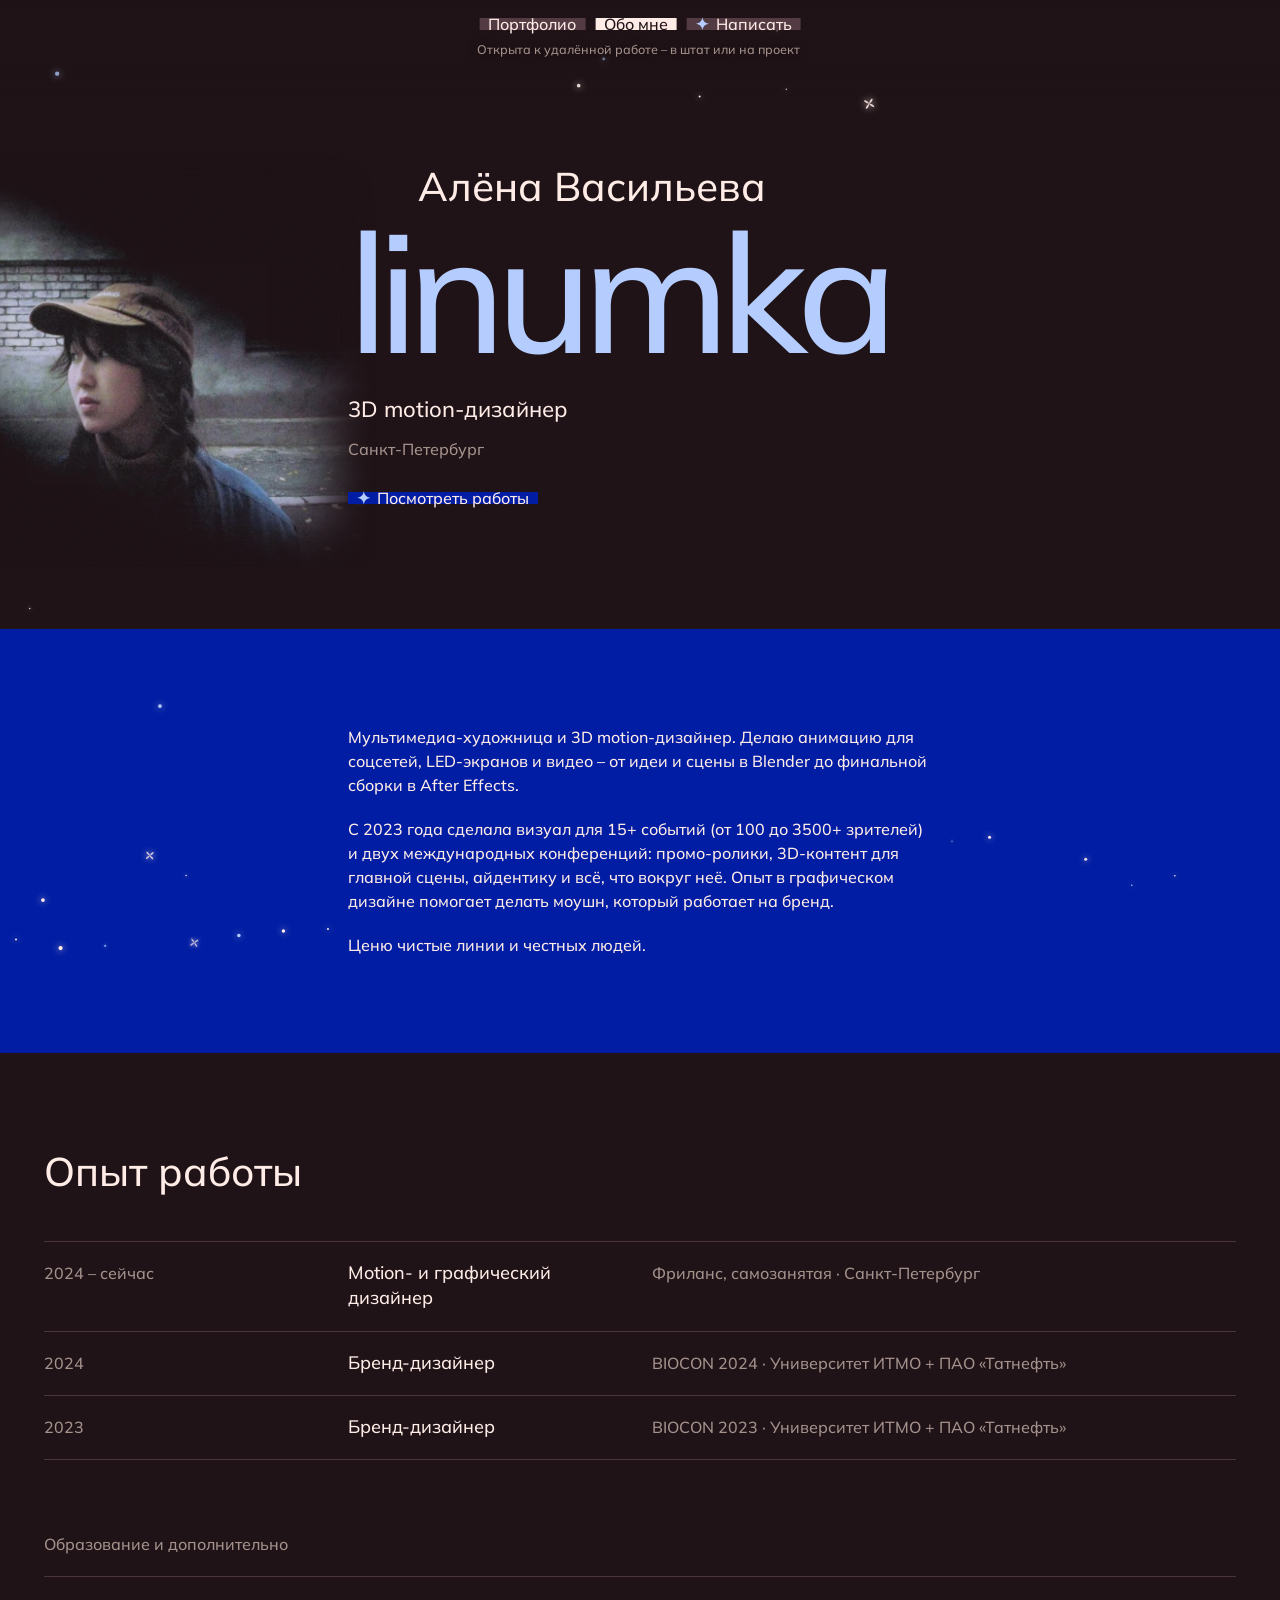
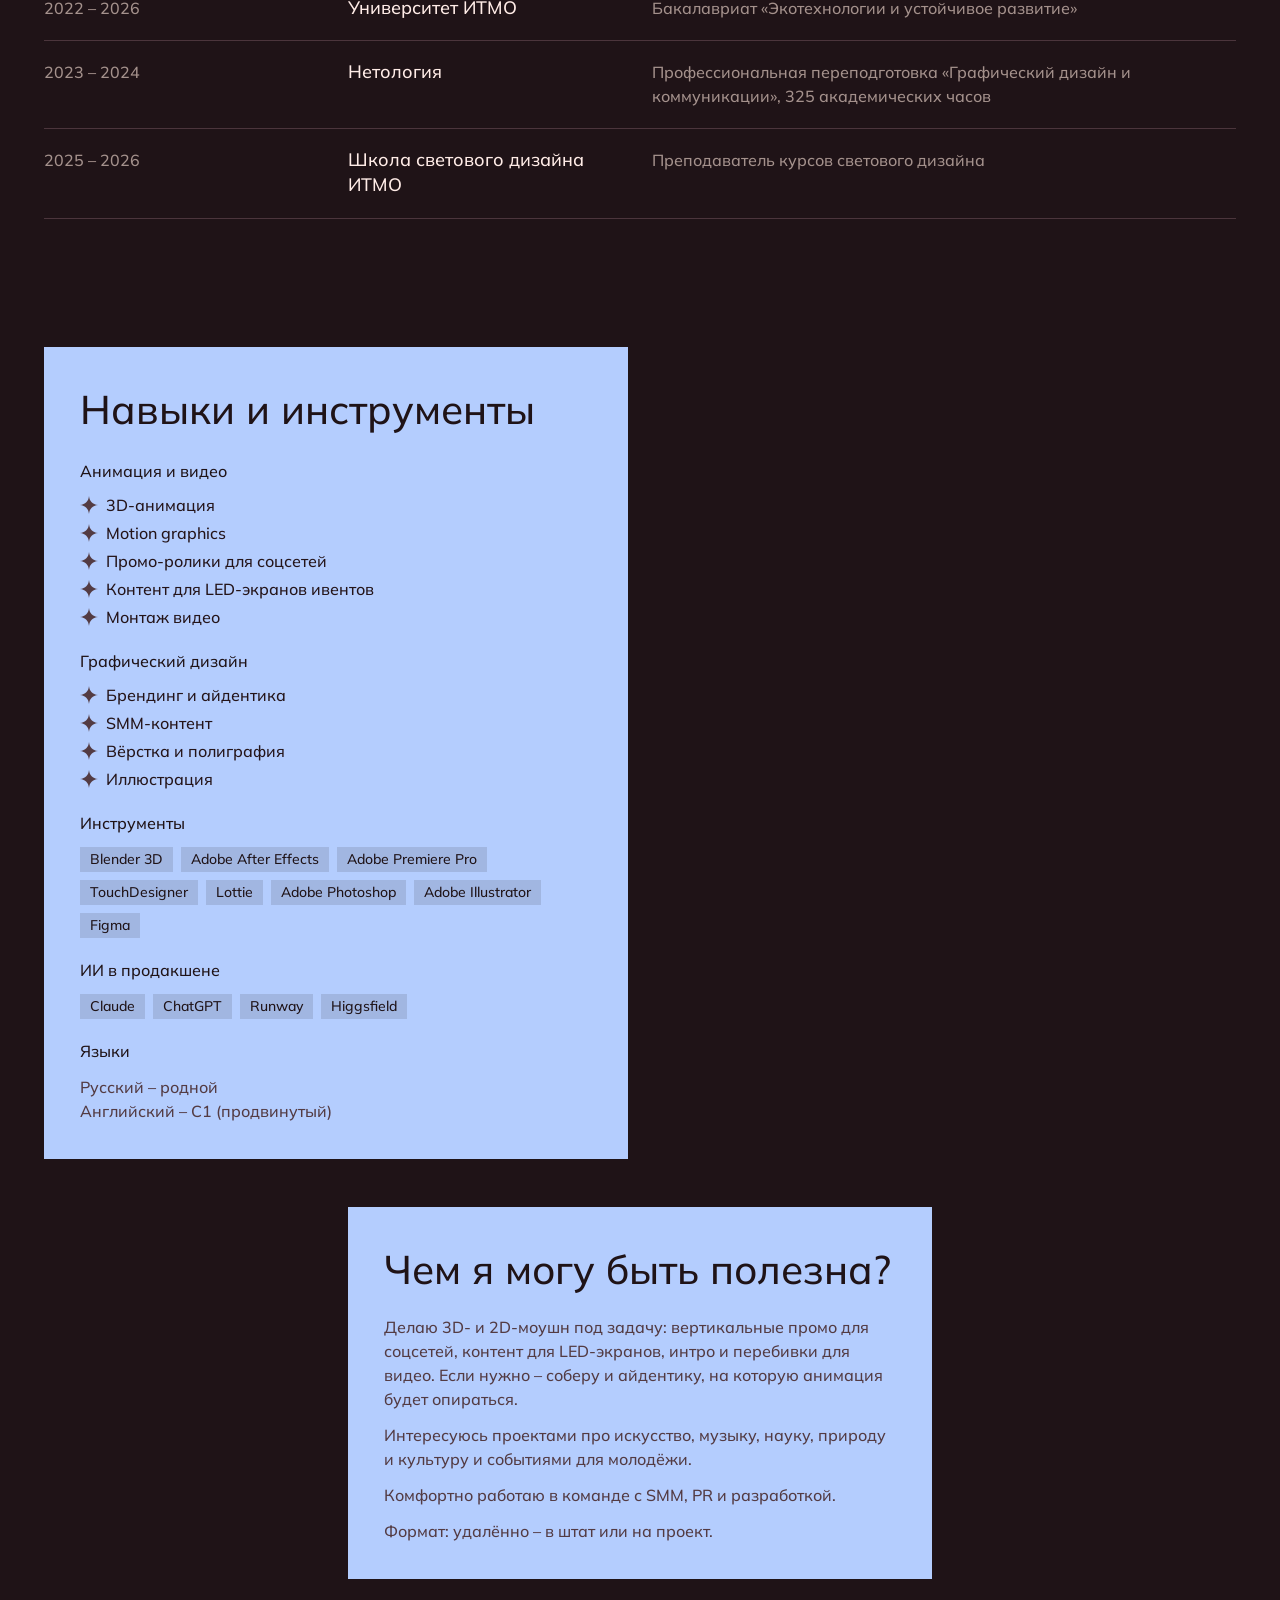
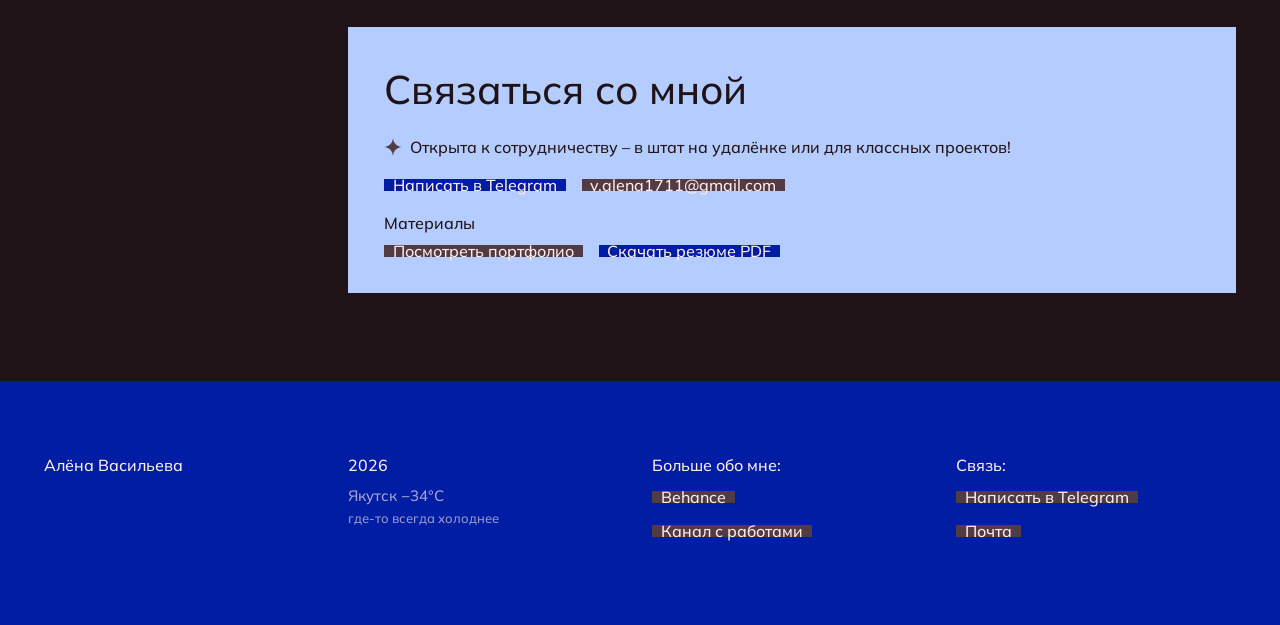
==== commit 0dd01e7a: "Живые обложки, ролики в 1080p, эмодзи-паки одним кейсом - Обложки MATES и FASHION SHOW – триптих из " ====
--- a/index.html
+++ b/index.html
@@ -43,7 +43,7 @@
   <a class="pill" href="portfolio.html">Портфолио</a>
   <a class="pill light" href="index.html">Обо мне</a>
   <a class="pill pill--write" href="https://t.me/linumka" target="_blank" rel="noopener"><span class="spark spark--blue"><svg><use href="#spark4"/></svg></span>Написать</a>
-  <span class="nav-note">Открыта к проектной и удалённой работе</span>
+  <span class="nav-note">Открыта к удалённой работе – в штат или на проект</span>
 </nav>
 
 <main id="main">
@@ -144,7 +144,8 @@
     </div>
     <p class="subhead">Инструменты</p>
     <div class="tool-tags">
-      <span lang="en">Blender 3D</span><span lang="en">Adobe After Effects</span>
+      <span lang="en">Blender 3D</span><span lang="en">Adobe After Effects</span><span lang="en">Adobe Premiere Pro</span>
+      <span lang="en">TouchDesigner</span><span lang="en">Lottie</span>
       <span lang="en">Adobe Photoshop</span><span lang="en">Adobe Illustrator</span><span lang="en">Figma</span>
     </div>
     <p class="subhead">ИИ в продакшене</p>
@@ -160,12 +161,12 @@
     <p>Делаю 3D- и 2D-моушн под задачу: вертикальные промо для соцсетей, контент для LED-экранов, интро и перебивки для видео. Если нужно – соберу и айдентику, на которую анимация будет опираться.</p>
     <p>Интересуюсь проектами про искусство, музыку, науку, природу и культуру и событиями для молодёжи.</p>
     <p>Комфортно работаю в команде с SMM, PR и разработкой.</p>
-    <p>Форматы: удалённо, проектная работа.</p>
+    <p>Формат: удалённо – в штат или на проект.</p>
   </div>
 
   <div class="info-card card-contact reveal" id="contact">
     <h2>Связаться со мной</h2>
-    <div class="star-row"><span class="spark spark--dark"><svg><use href="#spark4"/></svg></span>Открыта к сотрудничеству – для классных проектов или фуллтайм!</div>
+    <div class="star-row"><span class="spark spark--dark"><svg><use href="#spark4"/></svg></span>Открыта к сотрудничеству – в штат на удалёнке или для классных проектов!</div>
     <div class="contact-actions">
       <a class="pill pill--cta" href="https://t.me/linumka" target="_blank" rel="noopener">Написать в Telegram</a>
       <a class="pill" href="mailto:v.alena1711@gmail.com">v.alena1711@gmail.com</a>
--- a/style.css
+++ b/style.css
@@ -406,7 +406,10 @@
   object-fit: cover;
   transition: transform .6s cubic-bezier(.2,.7,.2,1);
 }
-.case:hover .case-media img { transform: scale(1.04); }
+.case:hover .case-media img,
+.case:hover .case-media .case-loop { transform: scale(1.04); }
+/* луп лежит поверх статичной обложки: если видео не загрузится, видна картинка */
+.case-media .case-loop { position: absolute; inset: 0; }
 h3.case-title, .case-title { color: var(--white1); font-size: 16px; font-weight: 500; margin: 0; }
 .case-title .year { color: var(--white2); margin-left: 8px; }
 .case-tags {
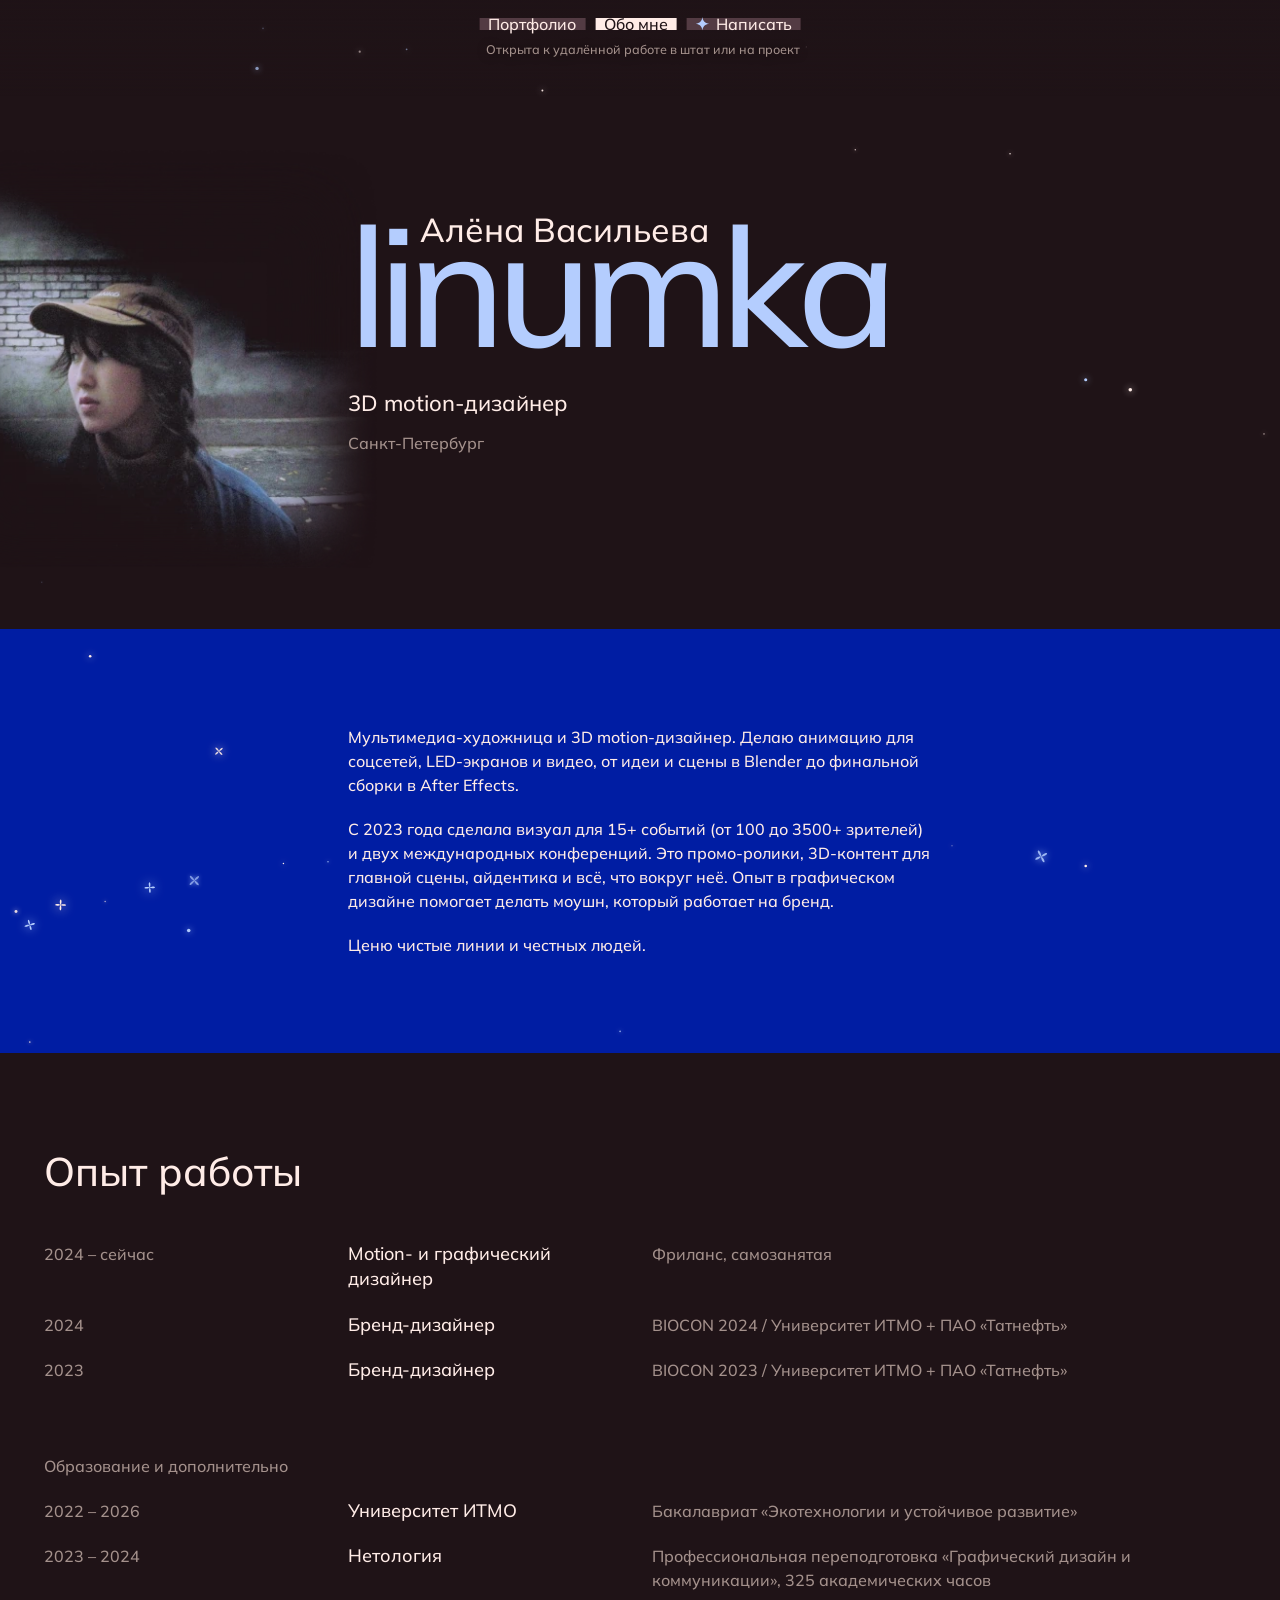
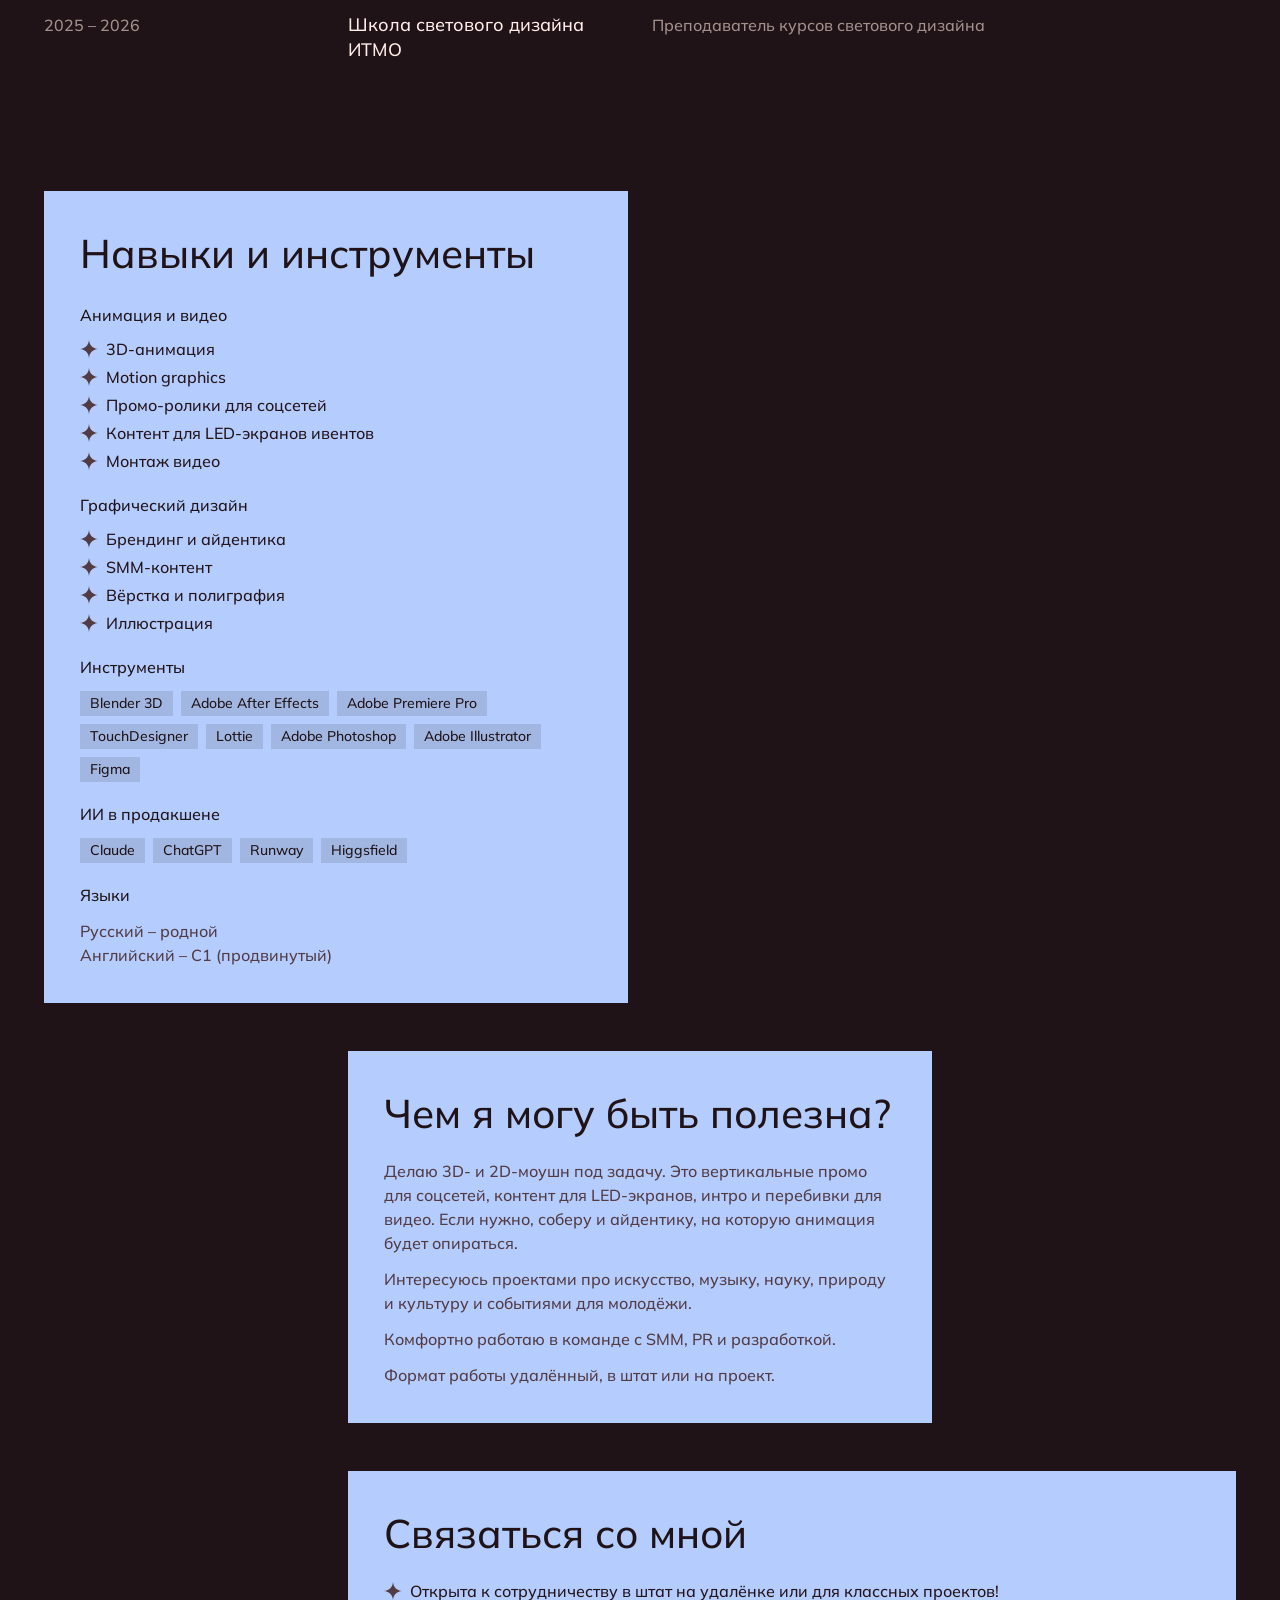
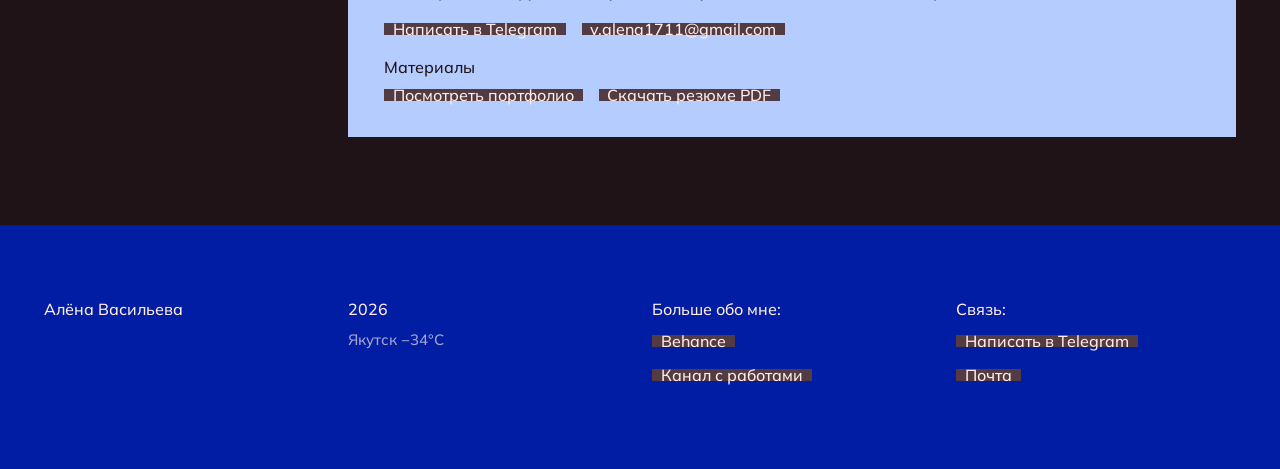
==== commit fa313dc1: "Единые кнопки, имя в логотипе, кейсы в три колонки, без полосок - Все кнопки одного коричневого цвет" ====
--- a/index.html
+++ b/index.html
@@ -4,7 +4,7 @@
 <meta charset="UTF-8">
 <meta name="viewport" content="width=device-width, initial-scale=1.0">
 <title>Алёна Васильева – linumka</title>
-<meta name="description" content="Алёна Васильева – 3D motion-дизайнер: ролики для соцсетей, LED-экранов и ивентов">
+<meta name="description" content="Алёна Васильева, 3D motion-дизайнер. Ролики для соцсетей, LED-экранов и ивентов">
 <meta property="og:title" content="Алёна Васильева – linumka">
 <meta property="og:description" content="3D motion-дизайнер">
 <meta property="og:type" content="website">
@@ -43,7 +43,7 @@
   <a class="pill" href="portfolio.html">Портфолио</a>
   <a class="pill light" href="index.html">Обо мне</a>
   <a class="pill pill--write" href="https://t.me/linumka" target="_blank" rel="noopener"><span class="spark spark--blue"><svg><use href="#spark4"/></svg></span>Написать</a>
-  <span class="nav-note">Открыта к удалённой работе – в штат или на проект</span>
+  <span class="nav-note">Открыта к удалённой работе в штат или на проект</span>
 </nav>
 
 <main id="main">
@@ -61,9 +61,6 @@
       <h1 class="wordmark" data-split>linumka</h1>
       <p class="hero-sub reveal">3D motion-дизайнер</p>
       <p class="hero-city reveal">Санкт-Петербург</p>
-      <p class="hero-cta reveal">
-        <a class="pill pill--cta" href="portfolio.html"><span class="spark spark--blue"><svg><use href="#spark4"/></svg></span>Посмотреть работы</a>
-      </p>
     </div>
   </div>
 </header>
@@ -73,10 +70,10 @@
   <div class="container grid4 banner-grid">
     <div class="banner-text">
       <p class="reveal">Мультимедиа-художница и 3D motion-дизайнер. Делаю анимацию для соцсетей,
-        LED-экранов и видео – от идеи и сцены в Blender до финальной сборки в After Effects.</p>
+        LED-экранов и видео, от идеи и сцены в Blender до финальной сборки в After Effects.</p>
       <p class="reveal">С 2023 года сделала визуал для 15+ событий (от 100 до 3500+ зрителей)
-        и двух международных конференций: промо-ролики, 3D-контент для главной сцены,
-        айдентику и всё, что вокруг неё. Опыт в графическом дизайне помогает делать моушн,
+        и двух международных конференций. Это промо-ролики, 3D-контент для главной сцены,
+        айдентика и всё, что вокруг неё. Опыт в графическом дизайне помогает делать моушн,
         который работает на бренд.</p>
       <p class="reveal">Ценю чистые линии и честных людей.</p>
     </div>
@@ -89,17 +86,17 @@
     <li class="cv-row">
       <p class="cv-when">2024 – сейчас</p>
       <p class="cv-what">Motion- и графический дизайнер</p>
-      <p class="cv-where">Фриланс, самозанятая · Санкт-Петербург</p>
+      <p class="cv-where">Фриланс, самозанятая</p>
     </li>
     <li class="cv-row">
       <p class="cv-when">2024</p>
       <p class="cv-what">Бренд-дизайнер</p>
-      <p class="cv-where">BIOCON 2024 · Университет ИТМО + ПАО «Татнефть»</p>
+      <p class="cv-where">BIOCON 2024 / Университет ИТМО + ПАО «Татнефть»</p>
     </li>
     <li class="cv-row">
       <p class="cv-when">2023</p>
       <p class="cv-what">Бренд-дизайнер</p>
-      <p class="cv-where">BIOCON 2023 · Университет ИТМО + ПАО «Татнефть»</p>
+      <p class="cv-where">BIOCON 2023 / Университет ИТМО + ПАО «Татнефть»</p>
     </li>
   </ul>
 
@@ -158,23 +155,23 @@
 
   <div class="info-card card-useful reveal">
     <h2>Чем я могу быть полезна?</h2>
-    <p>Делаю 3D- и 2D-моушн под задачу: вертикальные промо для соцсетей, контент для LED-экранов, интро и перебивки для видео. Если нужно – соберу и айдентику, на которую анимация будет опираться.</p>
+    <p>Делаю 3D- и 2D-моушн под задачу. Это вертикальные промо для соцсетей, контент для LED-экранов, интро и перебивки для видео. Если нужно, соберу и айдентику, на которую анимация будет опираться.</p>
     <p>Интересуюсь проектами про искусство, музыку, науку, природу и культуру и событиями для молодёжи.</p>
     <p>Комфортно работаю в команде с SMM, PR и разработкой.</p>
-    <p>Формат: удалённо – в штат или на проект.</p>
+    <p>Формат работы удалённый, в штат или на проект.</p>
   </div>
 
   <div class="info-card card-contact reveal" id="contact">
     <h2>Связаться со мной</h2>
-    <div class="star-row"><span class="spark spark--dark"><svg><use href="#spark4"/></svg></span>Открыта к сотрудничеству – в штат на удалёнке или для классных проектов!</div>
+    <div class="star-row"><span class="spark spark--dark"><svg><use href="#spark4"/></svg></span>Открыта к сотрудничеству в штат на удалёнке или для классных проектов!</div>
     <div class="contact-actions">
-      <a class="pill pill--cta" href="https://t.me/linumka" target="_blank" rel="noopener">Написать в Telegram</a>
+      <a class="pill" href="https://t.me/linumka" target="_blank" rel="noopener">Написать в Telegram</a>
       <a class="pill" href="mailto:v.alena1711@gmail.com">v.alena1711@gmail.com</a>
     </div>
     <p class="subhead">Материалы</p>
     <div class="contact-actions mt-8">
       <a class="pill" href="portfolio.html">Посмотреть портфолио</a>
-      <a class="pill pill--cta" href="CV_Alyona_Vasileva_Graphic_Designer.pdf" download>Скачать резюме PDF</a>
+      <a class="pill" href="CV_Alyona_Vasileva_Graphic_Designer.pdf" download>Скачать резюме PDF</a>
     </div>
   </div>
 </div>
@@ -188,7 +185,6 @@
     <div>
       <p>2026</p>
       <p class="footer-weather" id="weather">Якутск −34°C</p>
-      <span class="weather-note">где-то всегда холоднее</span>
     </div>
     <div>
       <p class="col-title">Больше обо мне:</p>
--- a/style.css
+++ b/style.css
@@ -85,9 +85,6 @@
   left: -4px; right: -4px;
 }
 .pill:hover { background: #6a4c56; }
-/* главное действие – синяя плашка */
-.pill--cta { background: var(--blue1); }
-.pill--cta:hover { background: #1a36c4; }
 /* видимый фокус на тёмном фоне */
 :where(a, button, [tabindex]):focus-visible {
   outline: 2px solid var(--blue2);
@@ -182,17 +179,23 @@
   grid-column: 2 / 5;
   position: relative;
   min-width: 0;
+  --wm: clamp(84px, 13vw, 188px);
 }
 .hero-mark { display: inline-block; text-align: left; }
+/* имя опущено в слово: стоит между «li» и «k», над строчными «inum».
+   Размер и отступы считаются от размера слова --wm, поэтому сцепка
+   держится на любой ширине экрана */
 .hero-name {
-  font-size: clamp(26px, 3.4vw, 40px);
-  color: var(--white1);
-  margin-bottom: 0;
-  /* имя сидит над словом, сдвинуто вправо от его начала — как в макете */
-  margin-left: clamp(30px, 5.5vw, 80px);
-}
+  position: relative;
+  z-index: 1;
+  font-size: calc(var(--wm) * .2);
+  line-height: 1;
+  color: var(--white1);
+  margin-left: calc(var(--wm) * .43);
+}
+.hero-name + .wordmark { margin-top: -.215em; }
 .wordmark {
-  font-size: clamp(84px, 13vw, 188px);
+  font-size: var(--wm);
   font-weight: 500;
   line-height: .9;
   letter-spacing: -.06em;
@@ -207,7 +210,6 @@
   line-height: 1.4;
   color: var(--white1);
 }
-.hero-cta { margin-top: 26px; }
 .hero-city { margin-top: 12px; color: var(--white2); }
 .hero-status {
   display: flex;
@@ -225,11 +227,7 @@
   padding-bottom: 64px;
   position: relative;
 }
-.hero-folio .hero-name {
-  font-size: clamp(30px, 4.5vw, 55px);
-  margin-left: clamp(40px, 7.4vw, 110px);
-}
-.hero-folio .wordmark { font-size: clamp(96px, 17.5vw, 260px); }
+.hero-folio .hero-mark { --wm: clamp(96px, 17.5vw, 260px); }
 .hero-folio .hero-sub {
   margin: 32px auto 0;
   max-width: 460px;
@@ -257,16 +255,15 @@
 
 /* ---------- опыт и образование: компактный список-таблица ---------- */
 /* год | роль | где – в тех же колонках, что и вся страница */
-.cv-list { margin-top: 40px; border-top: 1px solid var(--line); }
+.cv-list { margin-top: 40px; }
 .cv-row {
   display: grid;
   grid-template-columns: repeat(4, minmax(0, 1fr));
   column-gap: 24px;
   row-gap: 4px;
   align-items: baseline;
-  padding: 18px 0 20px;
-  border-bottom: 1px solid var(--line);
-}
+}
+.cv-row + .cv-row { margin-top: 20px; }
 .cv-when { color: var(--white2); font-variant-numeric: tabular-nums; }
 .cv-what { color: var(--white1); font-size: 18px; line-height: 1.4; }
 .cv-where { grid-column: 3 / 5; color: var(--white2); }
@@ -318,8 +315,6 @@
 }
 .contact-actions .pill { background: var(--brown2); color: var(--white1); }
 .contact-actions .pill:hover { background: var(--brown1); }
-.contact-actions .pill--cta { background: var(--blue1); }
-.contact-actions .pill--cta:hover { background: #1a36c4; }
 
 /* ---------- filters (portfolio) ---------- */
 /* одна сетка: «Все работы» | раздел | его пункты в строку с равным шагом */
@@ -378,8 +373,6 @@
   align-items: baseline;
   gap: 12px;
   margin-bottom: 40px;
-  padding-bottom: 16px;
-  border-bottom: 1px solid var(--line);
 }
 .case-group-count { font-size: 16px; color: var(--white2); }
 /* при фильтре заголовки блоков прячем: остаётся одна лента результатов */
@@ -457,16 +450,16 @@
   transition: grid-template-rows .55s cubic-bezier(.2,.7,.2,1), opacity .45s ease, visibility 0s;
 }
 .case-details-inner::before { content: ""; display: block; height: 40px; }
-/* пункт разбора: название слева под обложкой, текст – в колонке описания карточки */
+/* пункт разбора в три колонки: название, текст, работы справа */
 .case-section {
   display: grid;
-  grid-template-columns: minmax(0, 467px) minmax(0, 1fr);
-  column-gap: 36px;
-  padding: 24px 0 28px;
-  border-top: 1px solid var(--line);
-}
-.case-section h4 { color: var(--white1); font-weight: 500; font-size: 16px; margin: 0; }
-.case-section-body { max-width: 620px; }
+  grid-template-columns: 160px minmax(0, 1fr) minmax(0, 1fr);
+  column-gap: 32px;
+  align-items: start;
+}
+.case-section + .case-section { margin-top: 44px; }
+.case-section h4 { grid-column: 1; color: var(--white1); font-weight: 500; font-size: 16px; line-height: 1.5; margin: 0; }
+.case-section-body { grid-column: 2; }
 .case-section-body > * + * { margin-top: 10px; }
 .case-details p, .case-details li { color: var(--white2); }
 .case-details li { padding-left: 16px; position: relative; margin-bottom: 8px; }
@@ -480,11 +473,12 @@
 .case-details a { text-decoration: underline; text-underline-offset: 3px; }
 /* «Начало | текст»: начало отдельной светлой строкой */
 .case-details .lead { display: block; color: var(--white1); }
-.case-section .gallery-strip { grid-column: 1 / -1; margin: 24px 0 0; }
-.case-details-end {
-  padding-top: 28px;
-  border-top: 1px solid var(--line);
-}
+.case-section .gallery-strip { grid-column: 3; margin: 4px 0 0; }
+.case-section .gallery-strip img,
+.case-section .gallery-strip video { height: 180px; }
+.case-section .gallery-strip--tall img,
+.case-section .gallery-strip--tall video { height: 264px; }
+.case-details-end { margin-top: 48px; }
 .gallery-strip {
   display: flex;
   gap: 6px;
@@ -500,11 +494,11 @@
   flex: 0 0 auto;
 }
 /* пропорции задаём сразу, чтобы полоса не прыгала, пока видео грузится */
-.gallery-strip video { aspect-ratio: 16 / 9; object-fit: cover; background: #000; cursor: pointer; }
+.gallery-strip video { aspect-ratio: auto 16 / 9; object-fit: cover; background: #000; cursor: pointer; }
 /* вертикальные кадры 9:16 – полоса выше */
 .gallery-strip--tall img,
 .gallery-strip--tall video { height: 360px; }
-.gallery-strip--tall video { aspect-ratio: 9 / 16; }
+.gallery-strip--tall video { aspect-ratio: auto 9 / 16; }
 
 /* ---------- footer ---------- */
 footer {
@@ -528,6 +522,7 @@
 .footer-links { display: flex; flex-direction: column; gap: 22px; align-items: flex-start; }
 .footer-weather {
   margin-top: 8px;
+  white-space: pre-line;
   color: rgba(255,236,231,.65);
   font-size: 15px;
   cursor: url('data:image/svg+xml;utf8,<svg xmlns="http://www.w3.org/2000/svg" width="22" height="22" viewBox="0 0 24 24"><path fill="%23FFECE7" stroke="%231F1317" stroke-width="1" d="M12 0c.9 7.4 4.6 11.1 12 12-7.4.9-11.1 4.6-12 12-.9-7.4-4.6-11.1-12-12C7.4 11.1 11.1 7.4 12 0Z"/></svg>') 11 11, auto;
@@ -803,7 +798,9 @@
   .hero-text { grid-column: 1 / 5; }
   .cv-row { grid-template-columns: 140px minmax(0, 1fr); }
   .cv-where { grid-column: 2; }
-  .case-section { grid-template-columns: 1fr; row-gap: 10px; }
+  .case-section { grid-template-columns: minmax(0, 1fr); row-gap: 10px; }
+  .case-section h4, .case-section-body, .case-section .gallery-strip { grid-column: 1; }
+  .case-section .gallery-strip { margin-top: 8px; }
   .banner-text { grid-column: 1 / 5; max-width: 640px; }
   .card-skills, .card-useful, .card-contact { grid-column: 1 / 5; max-width: 700px; }
   .case, .case--featured .case-top, .case--wide .case-top { grid-template-columns: 1fr; }
@@ -819,9 +816,11 @@
   .hero-about-grid { padding-top: 90px; }
   .hero-folio { padding-top: 100px; }
   .hero-photo { grid-column: 1 / 5; width: 112%; max-width: 380px; margin-left: -6%; margin-block: -14% -6%; }
+  .hero-text, .hero-folio .hero-mark { --wm: clamp(84px, 25vw, 110px); }
   .wordmark { white-space: normal; word-break: keep-all; }
   .banner-grid { padding-top: 72px; padding-bottom: 72px; }
-  .cv-row { grid-template-columns: 1fr; padding: 14px 0 16px; }
+  .cv-row { grid-template-columns: 1fr; }
+  .cv-row + .cv-row { margin-top: 18px; }
   .cv-when { font-size: 14px; }
   .cv-what, .cv-where { grid-column: 1; }
   .info-card { padding: 24px 20px 28px; }
@@ -831,7 +830,9 @@
   .filter-subs { gap: 8px 22px; }
   .cases { gap: 88px; }
   .gallery-strip img, .gallery-strip video { height: 140px; }
-  .gallery-strip--tall img, .gallery-strip--tall video { height: 280px; }
+  .gallery-strip--tall img, .gallery-strip--tall video,
+  .case-section .gallery-strip--tall img, .case-section .gallery-strip--tall video { height: 260px; }
+  .case-section .gallery-strip img, .case-section .gallery-strip video { height: 140px; }
 }
 
 @media (prefers-reduced-motion: reduce) {
@@ -863,4 +864,3 @@
 }
 .skip-link:focus { top: 12px; }
 .mt-8 { margin-top: 8px; }
-.weather-note { display: block; font-size: 13px; color: rgba(255,236,231,.6); margin-top: 2px; }
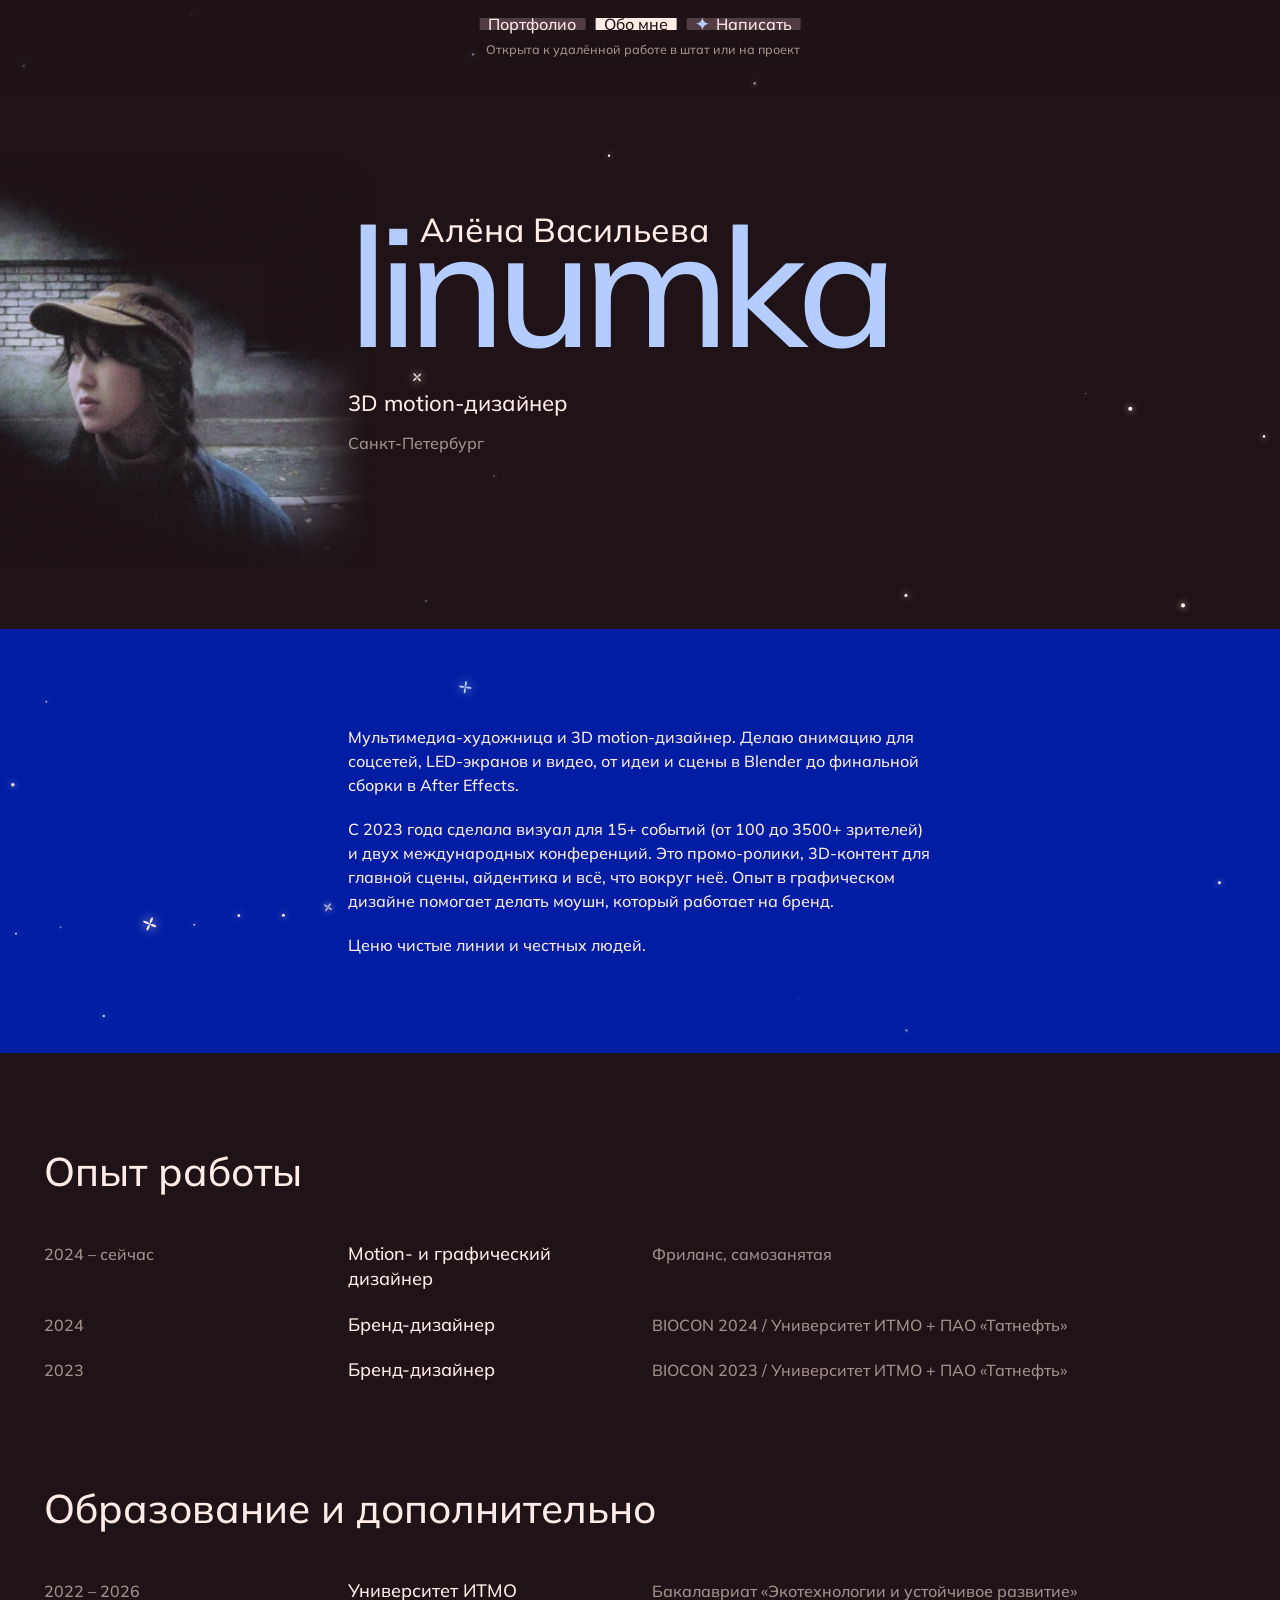
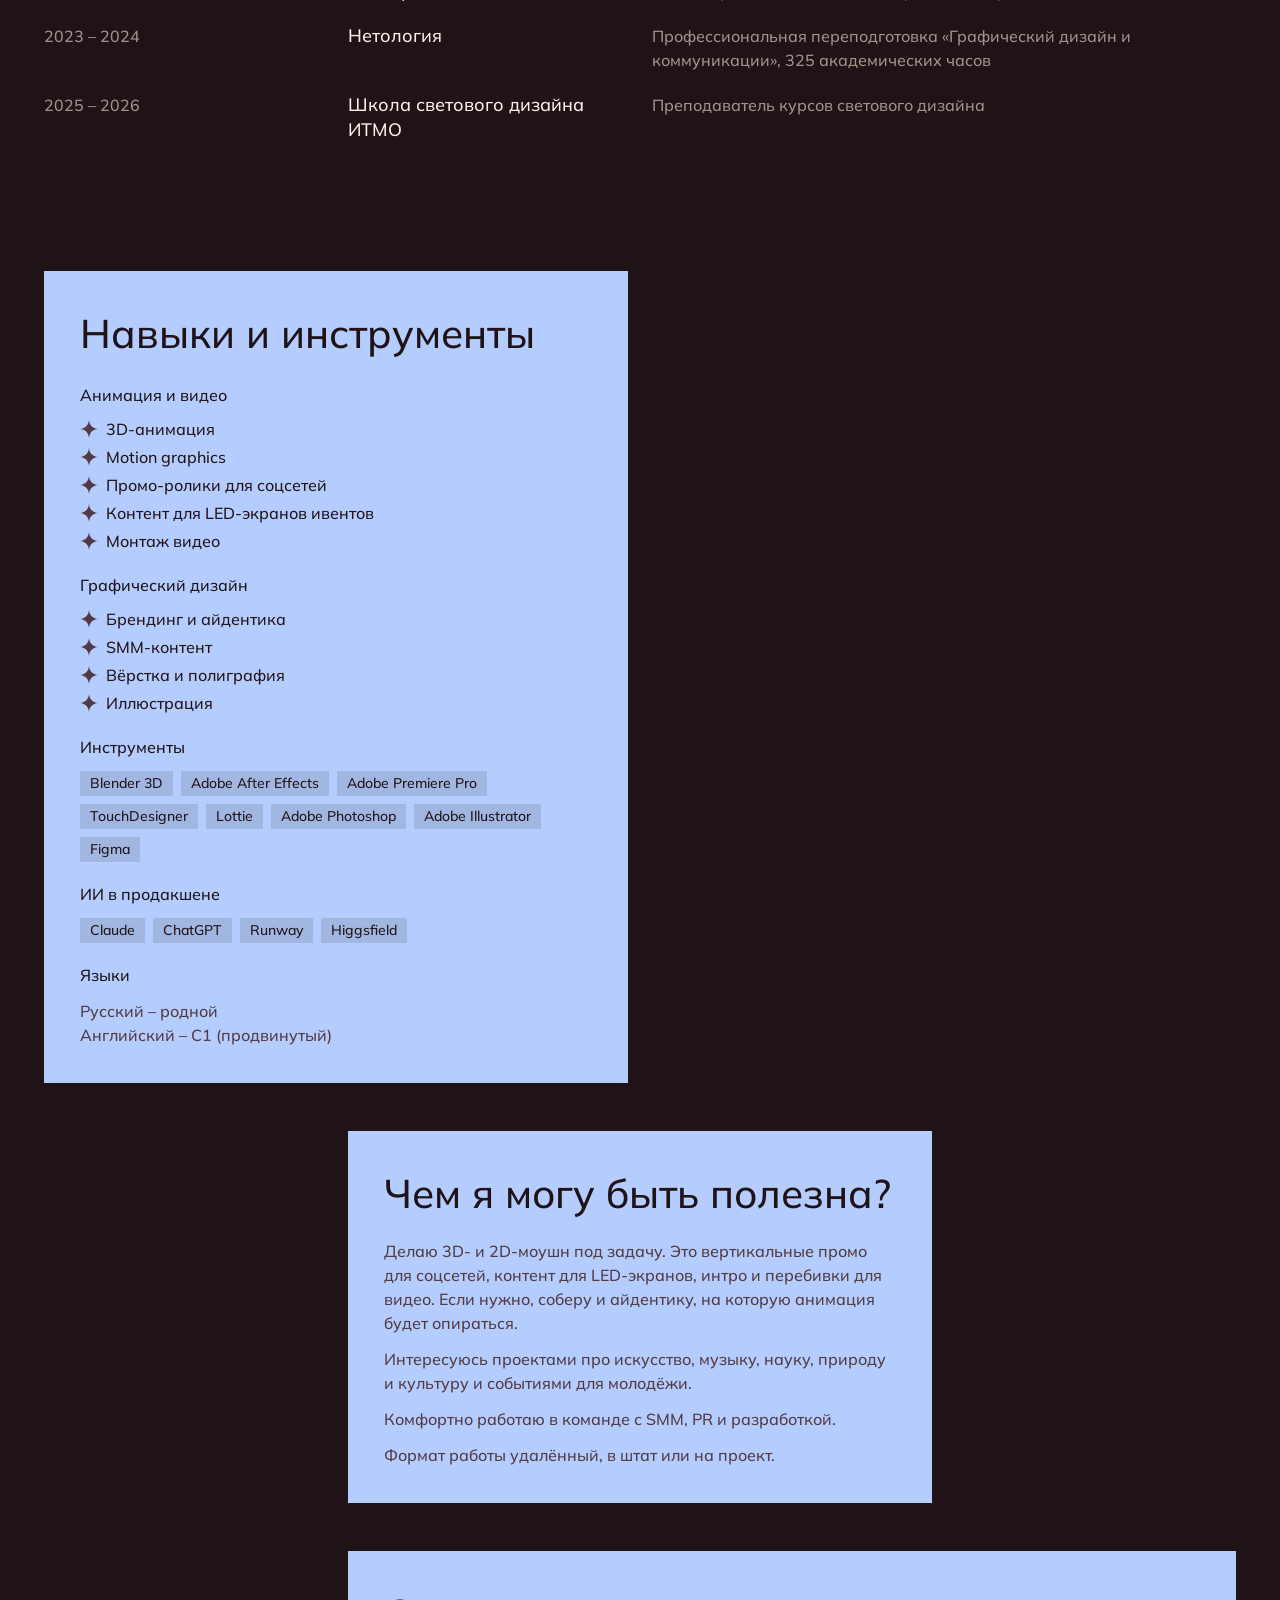
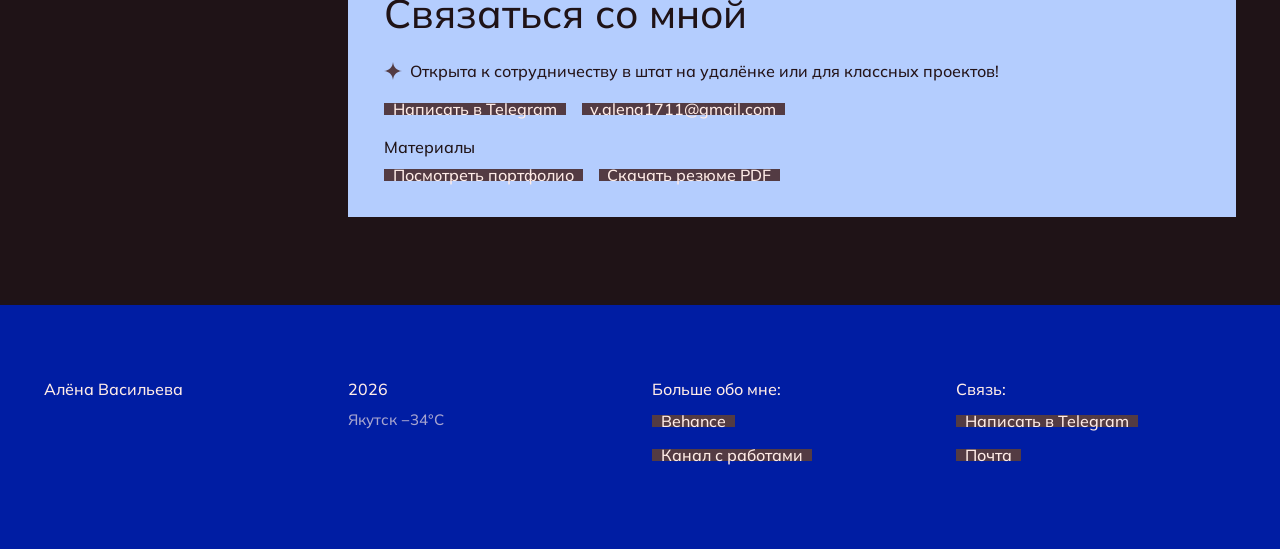
==== commit 22ecec01: "Работы в кейсах рядами без прокрутки, образование отдельным блоком - Работы в разборах кейсов и под " ====
--- a/index.html
+++ b/index.html
@@ -100,7 +100,7 @@
     </li>
   </ul>
 
-  <h3 class="block-label reveal">Образование и дополнительно</h3>
+  <h2 class="cv-heading reveal">Образование и дополнительно</h2>
   <ul class="cv-list reveal">
     <li class="cv-row">
       <p class="cv-when">2022 – 2026</p>
--- a/style.css
+++ b/style.css
@@ -46,12 +46,6 @@
   font-weight: 500;
   color: var(--white1);
 }
-h3.block-label {
-  font-size: 16px;
-  font-weight: 500;
-  color: var(--white2);
-  margin-top: 72px;
-}
 
 .muted { color: var(--white2); }
 
@@ -267,7 +261,7 @@
 .cv-when { color: var(--white2); font-variant-numeric: tabular-nums; }
 .cv-what { color: var(--white1); font-size: 18px; line-height: 1.4; }
 .cv-where { grid-column: 3 / 5; color: var(--white2); }
-.block-label + .cv-list { margin-top: 20px; }
+.cv-heading { margin-top: 96px; }
 
 /* ---------- info cards ---------- */
 .cards-flow {
@@ -374,7 +368,6 @@
   gap: 12px;
   margin-bottom: 40px;
 }
-.case-group-count { font-size: 16px; color: var(--white2); }
 /* при фильтре заголовки блоков прячем: остаётся одна лента результатов */
 .cases.is-filtered { gap: 64px; }
 .cases.is-filtered .case-group-title { display: none; }
@@ -473,32 +466,28 @@
 .case-details a { text-decoration: underline; text-underline-offset: 3px; }
 /* «Начало | текст»: начало отдельной светлой строкой */
 .case-details .lead { display: block; color: var(--white1); }
-.case-section .gallery-strip { grid-column: 3; margin: 4px 0 0; }
-.case-section .gallery-strip img,
-.case-section .gallery-strip video { height: 180px; }
-.case-section .gallery-strip--tall img,
-.case-section .gallery-strip--tall video { height: 264px; }
 .case-details-end { margin-top: 48px; }
-.gallery-strip {
-  display: flex;
-  gap: 6px;
-  margin: 24px 0 8px;
-  overflow-x: auto;
-  scrollbar-width: thin;
-  scrollbar-color: var(--brown2) transparent;
-}
-.gallery-strip img,
-.gallery-strip video {
-  height: 200px;
-  width: auto;
-  flex: 0 0 auto;
-}
-/* пропорции задаём сразу, чтобы полоса не прыгала, пока видео грузится */
-.gallery-strip video { aspect-ratio: auto 16 / 9; object-fit: cover; background: #000; cursor: pointer; }
-/* вертикальные кадры 9:16 – полоса выше */
-.gallery-strip--tall img,
-.gallery-strip--tall video { height: 360px; }
-.gallery-strip--tall video { aspect-ratio: auto 9 / 16; }
+
+/* ---------- работы рядами, без прокрутки ---------- */
+/* в ряду работы одной высоты делят ширину по пропорциям (fitMediaRows в main.js) */
+.media-rows { display: flex; flex-direction: column; gap: 6px; }
+.case-section .media-rows { grid-column: 3; margin-top: 4px; }
+.case--wide > .media-rows { margin-top: 24px; }
+.media-row { display: flex; gap: 6px; align-items: flex-start; }
+.media-row > img,
+.media-row > video {
+  display: block;
+  flex: 1 1 0;
+  min-width: 0;
+  width: 100%;
+  height: auto;
+  object-fit: cover;
+}
+/* пока видео не загрузилось, держим типичные пропорции, чтобы ряд не прыгал */
+.media-row > video { aspect-ratio: 16 / 9; background: #000; cursor: pointer; }
+.media-rows--tall .media-row > video { aspect-ratio: 9 / 16; }
+/* одиночная работа не растягивается во всю ширину, а вписывается в рамки */
+.media-row > :only-child { flex: 0 1 auto; width: auto; max-width: 100%; max-height: 320px; }
 
 /* ---------- footer ---------- */
 footer {
@@ -722,10 +711,10 @@
   max-width: calc(100vw - 58px);
   background: #2a1a20;
 }
-.gallery-strip img { cursor: zoom-in; }
+.media-row > img { cursor: zoom-in; }
 .case:not(.case--video) .case-media img { cursor: zoom-in; }
-.gallery-strip img:focus-visible,
-.gallery-strip video:focus-visible,
+.media-row > img:focus-visible,
+.media-row > video:focus-visible,
 .case-media img:focus-visible { outline: 2px solid var(--blue2); outline-offset: 2px; }
 
 /* ---------- тост «адрес скопирован» ---------- */
@@ -799,8 +788,8 @@
   .cv-row { grid-template-columns: 140px minmax(0, 1fr); }
   .cv-where { grid-column: 2; }
   .case-section { grid-template-columns: minmax(0, 1fr); row-gap: 10px; }
-  .case-section h4, .case-section-body, .case-section .gallery-strip { grid-column: 1; }
-  .case-section .gallery-strip { margin-top: 8px; }
+  .case-section h4, .case-section-body, .case-section .media-rows { grid-column: 1; }
+  .case-section .media-rows { margin-top: 8px; max-width: 560px; }
   .banner-text { grid-column: 1 / 5; max-width: 640px; }
   .card-skills, .card-useful, .card-contact { grid-column: 1 / 5; max-width: 700px; }
   .case, .case--featured .case-top, .case--wide .case-top { grid-template-columns: 1fr; }
@@ -829,10 +818,7 @@
   .filter-group { grid-column: 1; grid-template-columns: minmax(0, 1fr); row-gap: 14px; }
   .filter-subs { gap: 8px 22px; }
   .cases { gap: 88px; }
-  .gallery-strip img, .gallery-strip video { height: 140px; }
-  .gallery-strip--tall img, .gallery-strip--tall video,
-  .case-section .gallery-strip--tall img, .case-section .gallery-strip--tall video { height: 260px; }
-  .case-section .gallery-strip img, .case-section .gallery-strip video { height: 140px; }
+  .media-row > :only-child { max-height: 260px; }
 }
 
 @media (prefers-reduced-motion: reduce) {
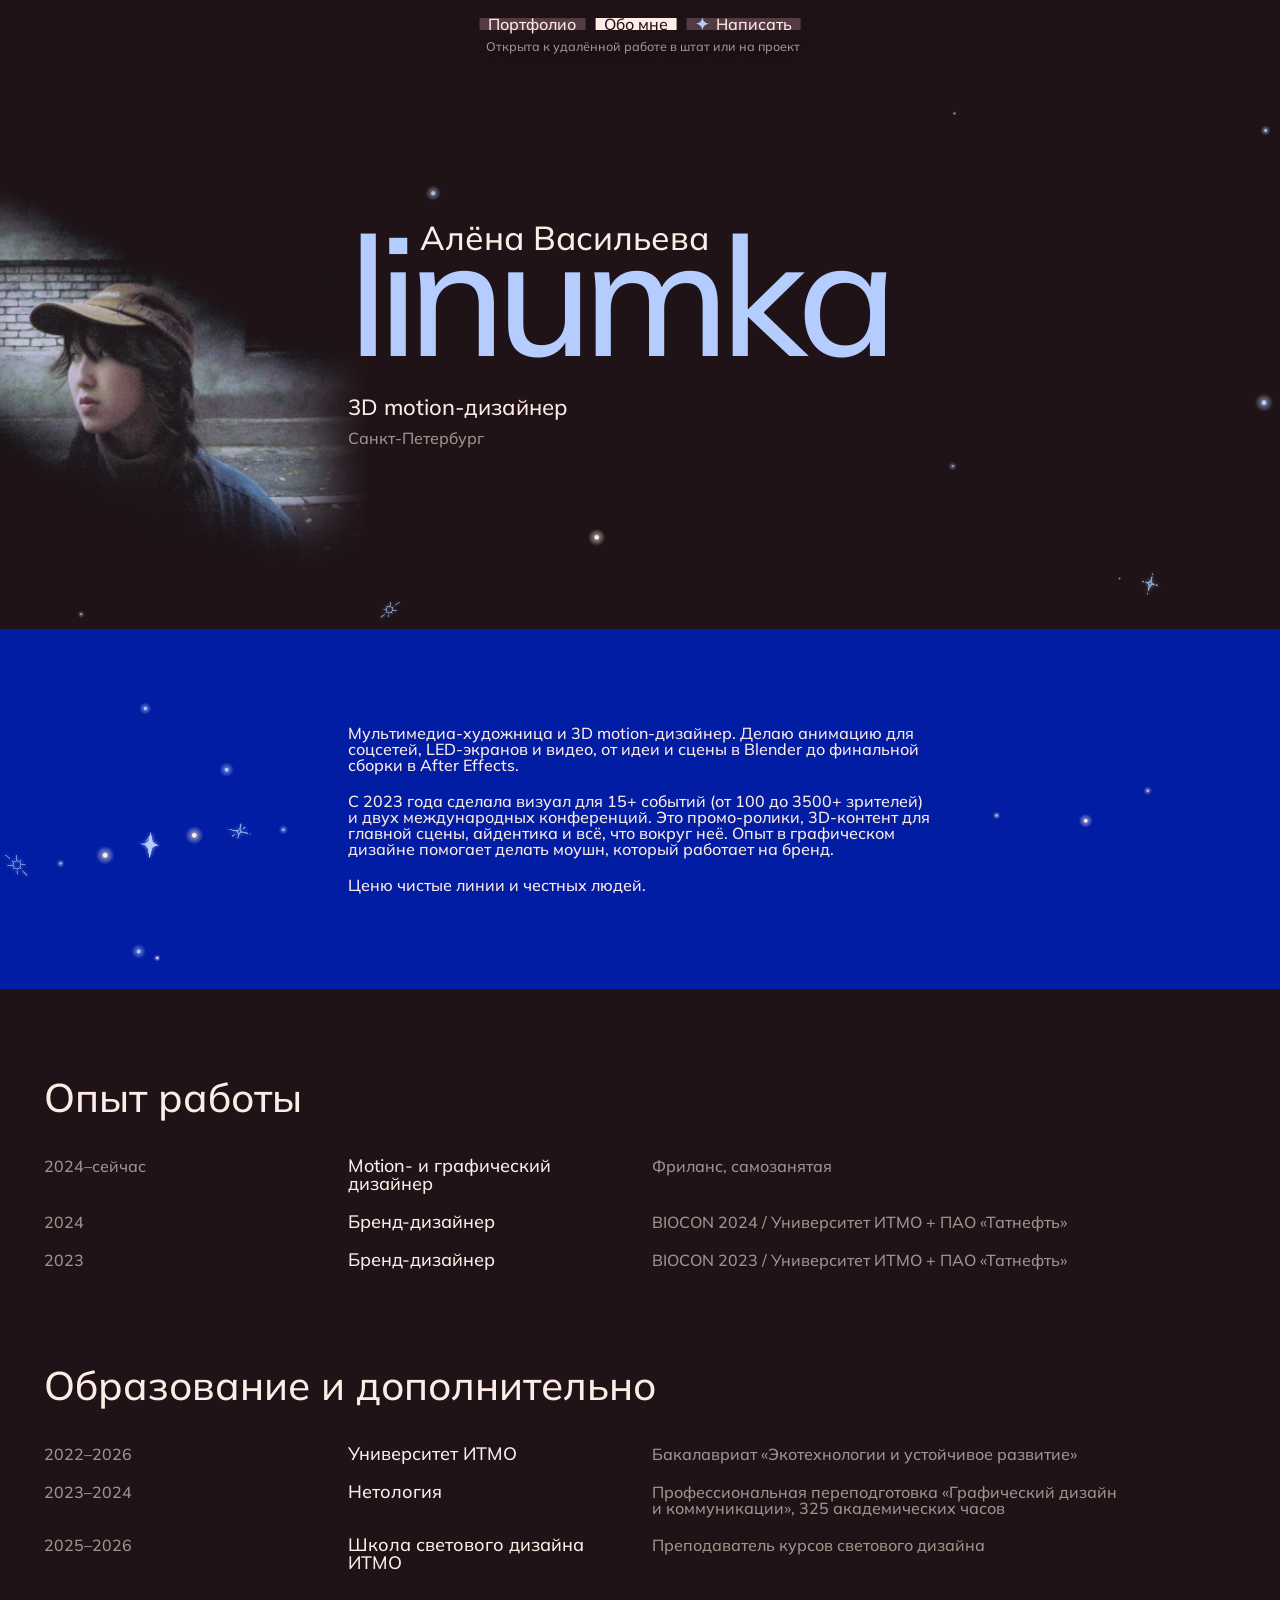
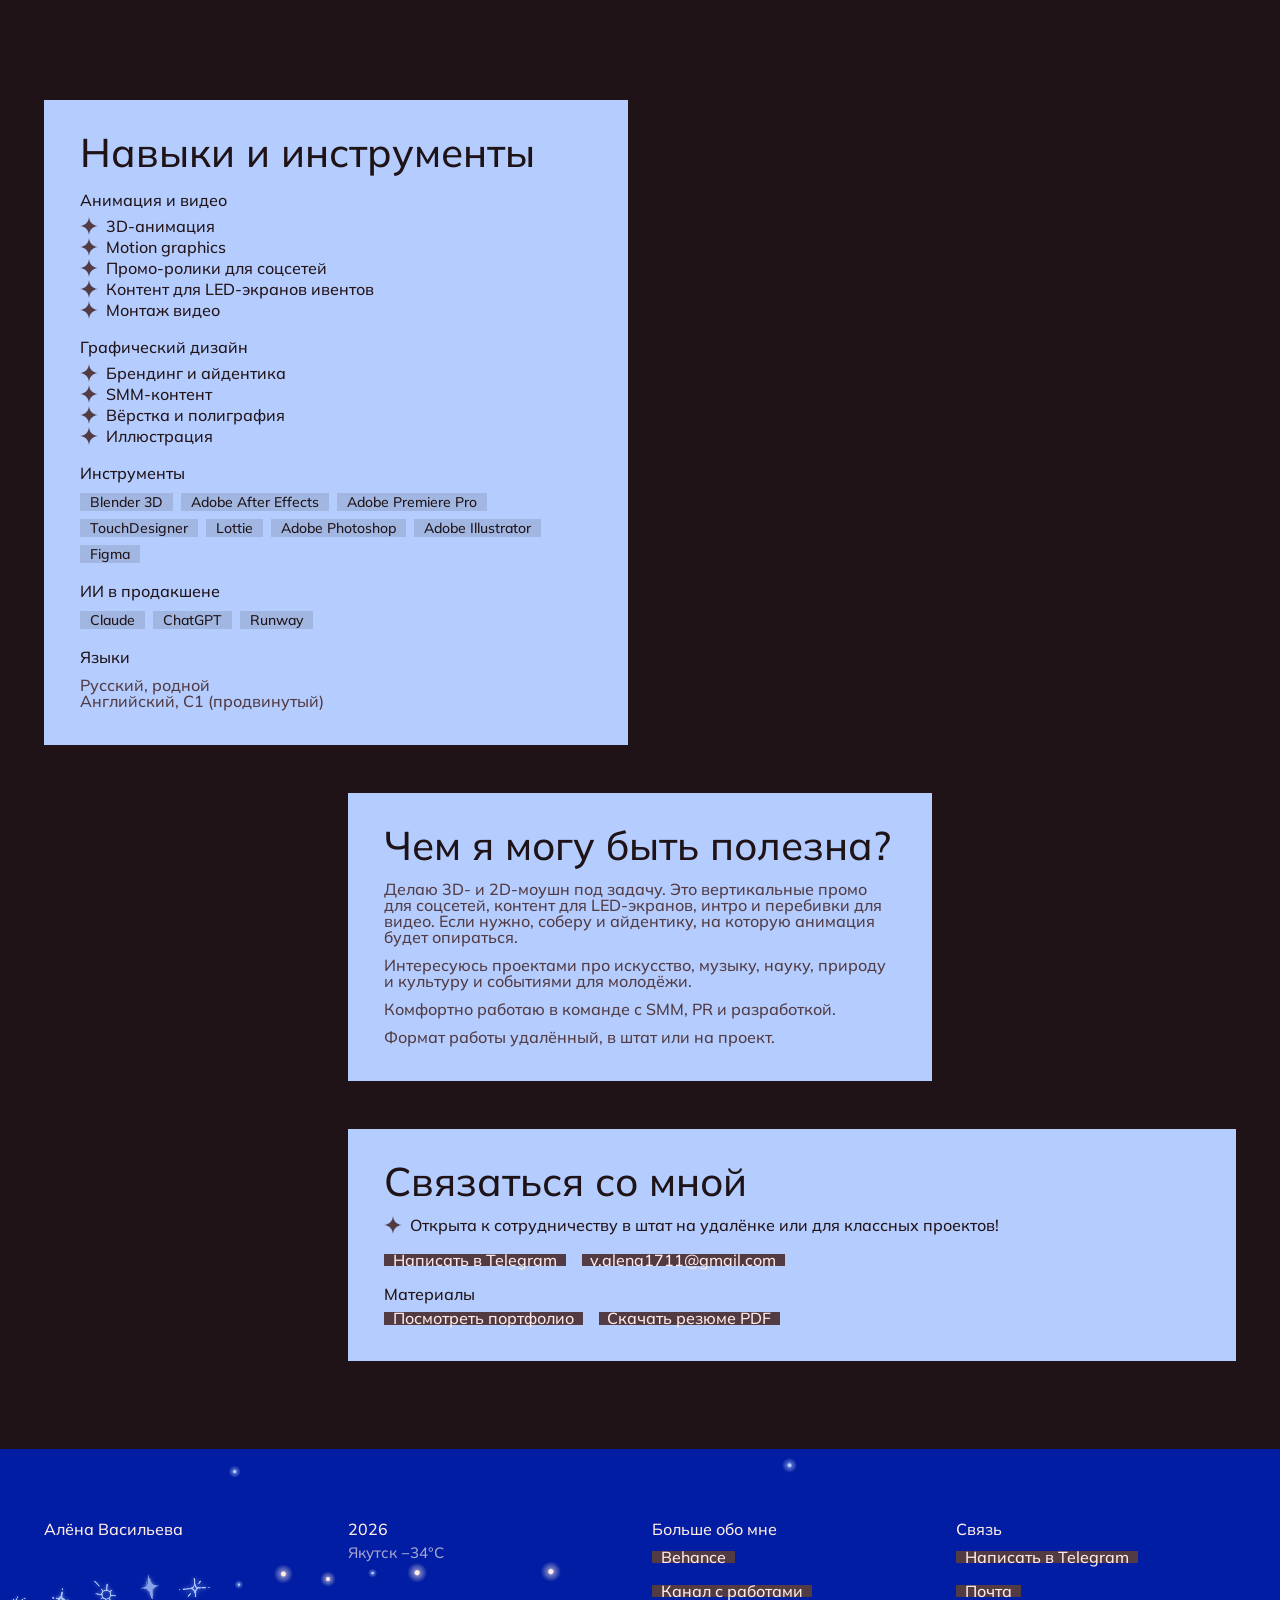
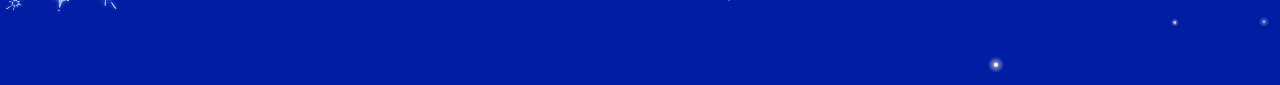
==== commit 58f16be0: "Доступность, видео, меню, новые звёзды и резюме motion - Alt у всех 61 картинки сайта: одно предложе" ====
--- a/index.html
+++ b/index.html
@@ -53,7 +53,7 @@
     <div class="hero-photo reveal">
       <picture>
         <source srcset="assets/photo.webp" type="image/webp">
-        <img src="assets/photo.png" alt="Алёна Васильева" width="483" height="488" onerror="this.closest('.hero-photo').classList.add('ph');this.remove()">
+        <img src="assets/photo.png" alt="Портрет Алёны Васильевой в кепке на фоне кирпичной стены." width="483" height="488" fetchpriority="high" onerror="this.closest('.hero-photo').classList.add('ph');this.remove()">
       </picture>
     </div>
     <div class="hero-text">
@@ -84,7 +84,7 @@
   <h2 class="reveal">Опыт работы</h2>
   <ul class="cv-list reveal">
     <li class="cv-row">
-      <p class="cv-when">2024 – сейчас</p>
+      <p class="cv-when">2024–сейчас</p>
       <p class="cv-what">Motion- и графический дизайнер</p>
       <p class="cv-where">Фриланс, самозанятая</p>
     </li>
@@ -103,17 +103,17 @@
   <h2 class="cv-heading reveal">Образование и дополнительно</h2>
   <ul class="cv-list reveal">
     <li class="cv-row">
-      <p class="cv-when">2022 – 2026</p>
+      <p class="cv-when">2022–2026</p>
       <p class="cv-what">Университет ИТМО</p>
       <p class="cv-where">Бакалавриат «Экотехнологии и устойчивое развитие»</p>
     </li>
     <li class="cv-row">
-      <p class="cv-when">2023 – 2024</p>
+      <p class="cv-when">2023–2024</p>
       <p class="cv-what">Нетология</p>
       <p class="cv-where">Профессиональная переподготовка «Графический дизайн и коммуникации», 325 академических часов</p>
     </li>
     <li class="cv-row">
-      <p class="cv-when">2025 – 2026</p>
+      <p class="cv-when">2025–2026</p>
       <p class="cv-what">Школа светового дизайна ИТМО</p>
       <p class="cv-where">Преподаватель курсов светового дизайна</p>
     </li>
@@ -147,10 +147,10 @@
     </div>
     <p class="subhead">ИИ в продакшене</p>
     <div class="tool-tags">
-      <span lang="en">Claude</span><span lang="en">ChatGPT</span><span lang="en">Runway</span><span lang="en">Higgsfield</span>
+      <span lang="en">Claude</span><span lang="en">ChatGPT</span><span lang="en">Runway</span>
     </div>
     <p class="subhead">Языки</p>
-    <p>Русский – родной<br>Английский – C1 (продвинутый)</p>
+    <p>Русский, родной<br>Английский, C1 (продвинутый)</p>
   </div>
 
   <div class="info-card card-useful reveal">
@@ -171,7 +171,7 @@
     <p class="subhead">Материалы</p>
     <div class="contact-actions mt-8">
       <a class="pill" href="portfolio.html">Посмотреть портфолио</a>
-      <a class="pill" href="CV_Alyona_Vasileva_Graphic_Designer.pdf" download>Скачать резюме PDF</a>
+      <a class="pill" href="CV_Alyona_Vasileva_Motion_Designer.pdf" download>Скачать резюме PDF</a>
     </div>
   </div>
 </div>
@@ -187,14 +187,14 @@
       <p class="footer-weather" id="weather">Якутск −34°C</p>
     </div>
     <div>
-      <p class="col-title">Больше обо мне:</p>
+      <p class="col-title">Больше обо мне</p>
       <div class="footer-links">
         <a class="pill" href="https://www.behance.net/fb2b15b5" target="_blank" rel="noopener">Behance</a>
         <a class="pill" href="https://t.me/linumushka" target="_blank" rel="noopener">Канал с работами</a>
       </div>
     </div>
     <div>
-      <p class="col-title">Связь:</p>
+      <p class="col-title">Связь</p>
       <div class="footer-links">
         <a class="pill" href="https://t.me/linumka" target="_blank" rel="noopener">Написать в Telegram</a>
         <a class="pill" href="mailto:v.alena1711@gmail.com">Почта</a>
--- a/style.css
+++ b/style.css
@@ -20,7 +20,8 @@
   font-family: 'Mulish', sans-serif;
   font-weight: 500;
   font-size: 16px;
-  line-height: 1.5;
+  /* межстрочное 100% для всего текста; у плашек и логотипа свои значения */
+  line-height: 1;
   overflow-x: hidden;
 }
 
@@ -41,6 +42,8 @@
   column-gap: 24px;
 }
 
+/* заголовки без воздуха между строками: межстрочное 100% */
+h1, h2, h3, h4 { line-height: 1; }
 h2 {
   font-size: clamp(28px, 4vw, 40px);
   font-weight: 500;
@@ -120,13 +123,21 @@
 .spark--dark { color: var(--brown2); }
 
 /* ---------- компактная плавающая навигация ---------- */
+/* подложка меню: тёмная и размытая до нижней точки меню (строка «Открыта
+   к удалённой работе»), к ней затемнение и размытие начинают ослабевать
+   и сходят на нет ниже. --menu-bottom – нижний край этой строки */
 .top-fade {
+  --menu-bottom: 54px;
   position: fixed;
   top: 0; left: 0; right: 0;
-  height: 96px;
+  height: calc(var(--menu-bottom) + 44px);
   z-index: 40;
   pointer-events: none;
-  background: linear-gradient(to bottom, rgba(31,19,23,.92) 0%, rgba(31,19,23,.55) 45%, rgba(31,19,23,0) 100%);
+  background: rgba(31, 19, 23, .96);
+  -webkit-backdrop-filter: blur(14px);
+  backdrop-filter: blur(14px);
+  -webkit-mask-image: linear-gradient(to bottom, #000 0, #000 calc(var(--menu-bottom) - 12px), rgba(0, 0, 0, .94) var(--menu-bottom), transparent 100%);
+  mask-image: linear-gradient(to bottom, #000 0, #000 calc(var(--menu-bottom) - 12px), rgba(0, 0, 0, .94) var(--menu-bottom), transparent 100%);
 }
 .nav {
   position: fixed;
@@ -201,7 +212,6 @@
   margin-top: 28px;
   max-width: 520px;
   font-size: clamp(19px, 2vw, 22px);
-  line-height: 1.4;
   color: var(--white1);
 }
 .hero-city { margin-top: 12px; color: var(--white2); }
@@ -259,7 +269,7 @@
 }
 .cv-row + .cv-row { margin-top: 20px; }
 .cv-when { color: var(--white2); font-variant-numeric: tabular-nums; }
-.cv-what { color: var(--white1); font-size: 18px; line-height: 1.4; }
+.cv-what { color: var(--white1); font-size: 18px; }
 .cv-where { grid-column: 3 / 5; color: var(--white2); }
 .cv-heading { margin-top: 96px; }
 
@@ -285,7 +295,7 @@
   color: #241419;
   margin-top: 4px;
 }
-.info-card .star-row .spark { margin-top: 3px; }
+.info-card .star-row .spark { margin-top: -1px; }
 .info-card .subhead {
   color: var(--brown1);
   margin-top: 20px;
@@ -451,15 +461,15 @@
   align-items: start;
 }
 .case-section + .case-section { margin-top: 44px; }
-.case-section h4 { grid-column: 1; color: var(--white1); font-weight: 500; font-size: 16px; line-height: 1.5; margin: 0; }
+.case-section h4 { grid-column: 1; color: var(--white1); font-weight: 500; font-size: 16px; margin: 0; }
 .case-section-body { grid-column: 2; }
 .case-section-body > * + * { margin-top: 10px; }
 .case-details p, .case-details li { color: var(--white2); }
-.case-details li { padding-left: 16px; position: relative; margin-bottom: 8px; }
+.case-details li { padding-left: 16px; position: relative; margin-bottom: 10px; }
 .case-details li:last-child { margin-bottom: 0; }
 .case-details li::before {
   content: "";
-  position: absolute; left: 0; top: .55em;
+  position: absolute; left: 0; top: calc(.62em - 3px);
   width: 6px; height: 6px; border-radius: 50%;
   background: var(--brown2);
 }
@@ -475,7 +485,7 @@
 .case--wide > .media-rows { margin-top: 24px; }
 .media-row { display: flex; gap: 6px; align-items: flex-start; }
 .media-row > img,
-.media-row > video {
+.media-row > .media-play {
   display: block;
   flex: 1 1 0;
   min-width: 0;
@@ -483,11 +493,16 @@
   height: auto;
   object-fit: cover;
 }
-/* пока видео не загрузилось, держим типичные пропорции, чтобы ряд не прыгал */
-.media-row > video { aspect-ratio: 16 / 9; background: #000; cursor: pointer; }
-.media-rows--tall .media-row > video { aspect-ratio: 9 / 16; }
-/* одиночная работа не растягивается во всю ширину, а вписывается в рамки */
-.media-row > :only-child { flex: 0 1 auto; width: auto; max-width: 100%; max-height: 320px; }
+/* видео лежит в кнопке; пока постер не загрузился, держим типичные пропорции */
+.media-play {
+  position: relative; padding: 0; border: 0; margin: 0;
+  background: #000; cursor: pointer; aspect-ratio: 16 / 9;
+}
+.media-rows--tall .media-play { aspect-ratio: 9 / 16; }
+.media-play video { display: block; width: 100%; height: 100%; object-fit: cover; }
+/* одиночная картинка не растягивается во всю ширину, а вписывается в рамки */
+.media-row > img:only-child { flex: 0 1 auto; width: auto; max-width: 100%; max-height: 320px; }
+.media-row > .media-play:only-child { flex: 1 1 auto; max-height: 360px; }
 
 /* ---------- footer ---------- */
 footer {
@@ -714,7 +729,7 @@
 .media-row > img { cursor: zoom-in; }
 .case:not(.case--video) .case-media img { cursor: zoom-in; }
 .media-row > img:focus-visible,
-.media-row > video:focus-visible,
+.media-play:focus-visible,
 .case-media img:focus-visible { outline: 2px solid var(--blue2); outline-offset: 2px; }
 
 /* ---------- тост «адрес скопирован» ---------- */
@@ -798,6 +813,7 @@
 
 @media (max-width: 760px) {
   .nav { top: 10px; max-width: calc(100vw - 20px); }
+  .top-fade { --menu-bottom: 44px; }
   .nav .pill { font-size: 15px; }
   .nav-note { right: 50%; transform: translateX(50%); font-size: 11.5px; }
   /* пальцем должно быть легко попасть: зона клика выше самой плашки */
@@ -818,7 +834,7 @@
   .filter-group { grid-column: 1; grid-template-columns: minmax(0, 1fr); row-gap: 14px; }
   .filter-subs { gap: 8px 22px; }
   .cases { gap: 88px; }
-  .media-row > :only-child { max-height: 260px; }
+  .media-row > img:only-child { max-height: 260px; }
 }
 
 @media (prefers-reduced-motion: reduce) {
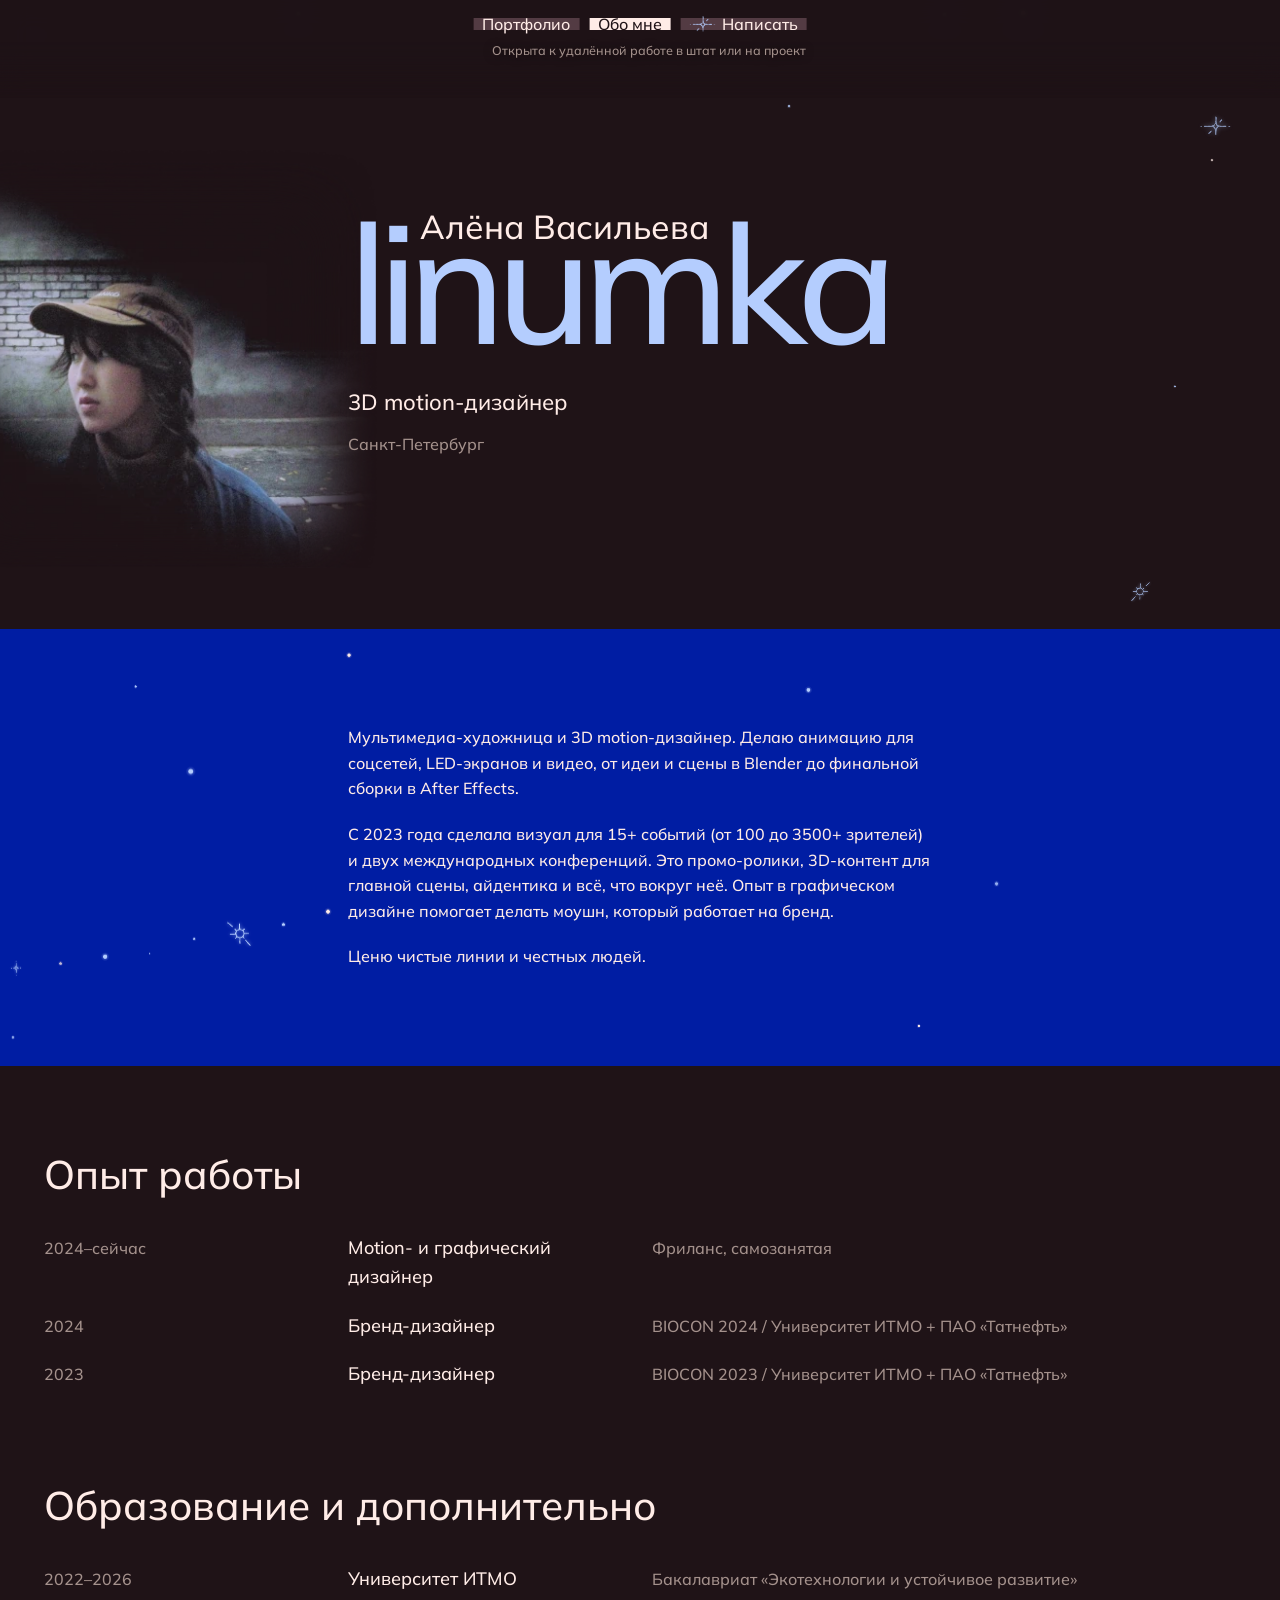
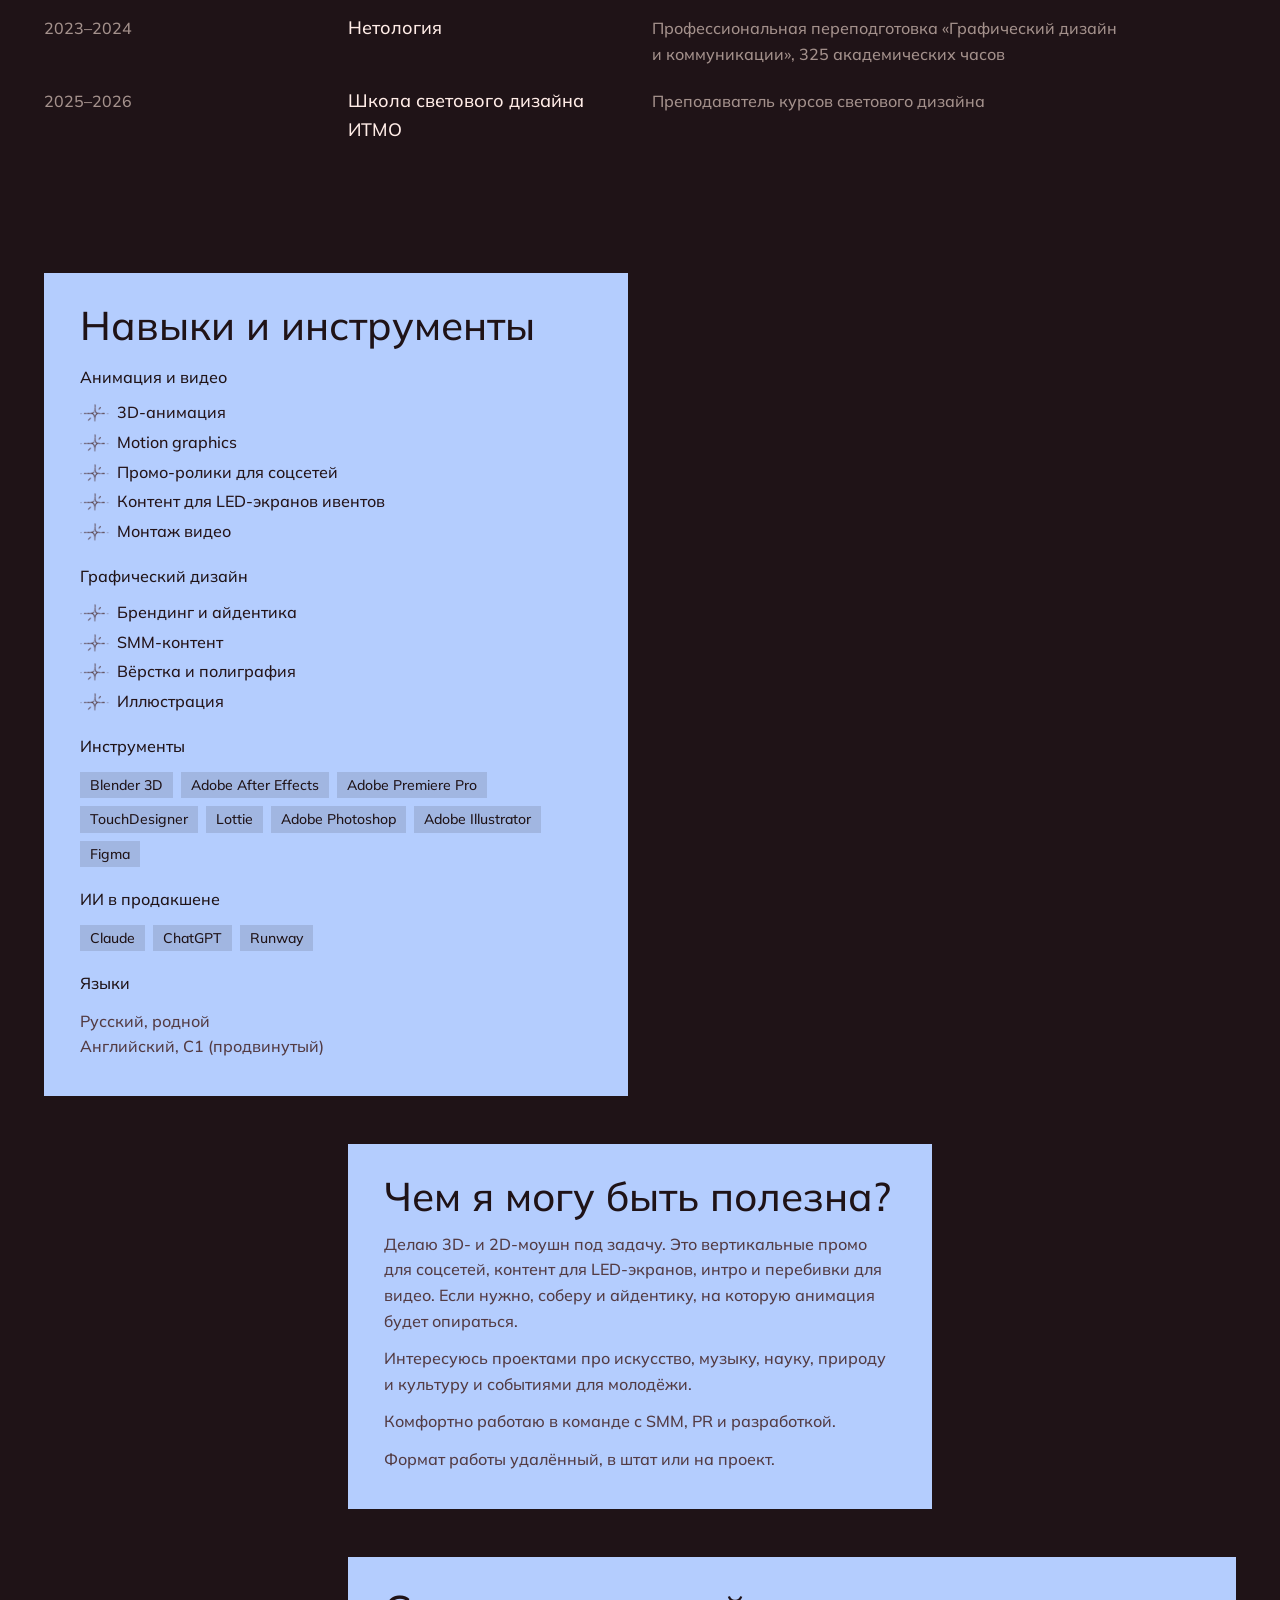
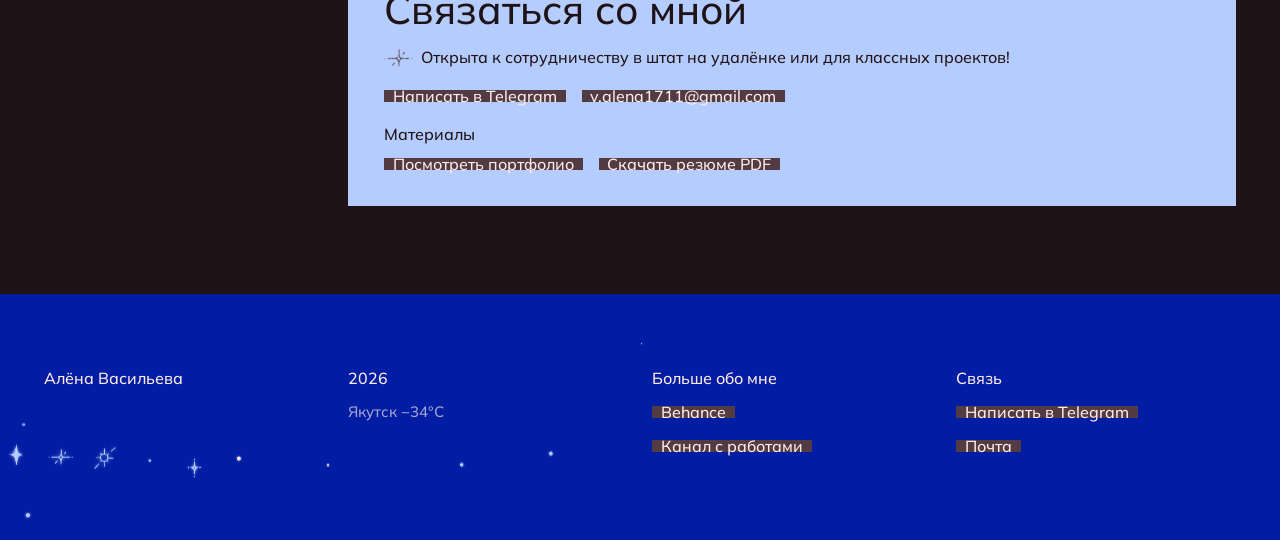
==== commit 59f4e69c: "Все звёзды рисованные и прямые, мягче точки, межстрочное текста - Старая четырёхлучевая звезда замен" ====
--- a/index.html
+++ b/index.html
@@ -9,9 +9,8 @@
 <meta property="og:description" content="3D motion-дизайнер">
 <meta property="og:type" content="website">
 <meta property="og:url" content="https://linumka.github.io/">
-<link rel="icon" type="image/svg+xml" href="assets/favicon.svg">
 <link rel="icon" type="image/png" sizes="64x64" href="assets/favicon.png">
-<link rel="apple-touch-icon" href="assets/favicon.png">
+<link rel="apple-touch-icon" href="assets/apple-touch-icon.png">
 <link rel="preconnect" href="https://fonts.googleapis.com">
 <link rel="preconnect" href="https://fonts.gstatic.com" crossorigin>
 <link href="https://fonts.googleapis.com/css2?family=Mulish:wght@500&display=swap" rel="stylesheet">
--- a/style.css
+++ b/style.css
@@ -20,8 +20,10 @@
   font-family: 'Mulish', sans-serif;
   font-weight: 500;
   font-size: 16px;
-  /* межстрочное 100% для всего текста; у плашек и логотипа свои значения */
-  line-height: 1;
+  /* наборный текст: просвет между строками (от базовой линии до верха
+     заглавных следующей строки) около 90% размера шрифта; у заголовков 100%,
+     у плашек и логотипа свои значения */
+  line-height: 1.6;
   overflow-x: hidden;
 }
 
@@ -73,7 +75,7 @@
   white-space: nowrap;
 }
 /* звёздочка не раздувает плашку по высоте */
-.pill .spark { width: .85em; height: .85em; margin-block: -.1em; }
+.pill .spark { width: auto; height: 1em; margin-block: -.2em; }
 /* невидимая зона клика ~42px по вертикали; по горизонтали узко, чтобы соседние кнопки не перекрывались */
 .pill::after {
   content: "";
@@ -94,10 +96,10 @@
 }
 .pill.light:hover { background: #fff4ef; }
 /* «Написать»: как остальные кнопки, но со звёздочкой-приманкой */
-.pill--write .spark svg { animation: writeTwinkle 2.6s ease-in-out infinite; }
+.pill--write .spark { animation: writeTwinkle 2.6s ease-in-out infinite; }
 @keyframes writeTwinkle {
   0%, 100% { transform: scale(1); opacity: .85; }
-  50%      { transform: scale(1.35) rotate(20deg); opacity: 1; }
+  50%      { transform: scale(1.3); opacity: 1; }
 }
 /* подпись-статус под навигацией, у кнопки «Написать» */
 .nav-note {
@@ -112,12 +114,17 @@
 }
 
 /* ---------- sparkle icon ---------- */
+/* рисованная звезда (assets/stars/main.png) как маска: форма из картинки,
+   цвет из color, поэтому на голубой карточке она тёмная, на тёмном фоне голубая */
 .spark {
-  width: 18px; height: 18px;
+  height: 18px; width: auto; aspect-ratio: 8 / 5;
   flex: 0 0 auto;
   display: inline-block;
-}
-.spark svg { width: 100%; height: 100%; display: block; }
+  background-color: currentColor;
+  -webkit-mask: url(assets/stars/main.png) center / contain no-repeat;
+  mask: url(assets/stars/main.png) center / contain no-repeat;
+}
+.spark svg { display: none; }
 .spark--blue { color: var(--blue2); }
 .spark--warm { color: var(--white1); }
 .spark--dark { color: var(--brown2); }
@@ -295,7 +302,7 @@
   color: #241419;
   margin-top: 4px;
 }
-.info-card .star-row .spark { margin-top: -1px; }
+.info-card .star-row .spark { margin-top: 4px; }
 .info-card .subhead {
   color: var(--brown1);
   margin-top: 20px;
@@ -469,7 +476,7 @@
 .case-details li:last-child { margin-bottom: 0; }
 .case-details li::before {
   content: "";
-  position: absolute; left: 0; top: calc(.62em - 3px);
+  position: absolute; left: 0; top: calc(.92em - 3px);
   width: 6px; height: 6px; border-radius: 50%;
   background: var(--brown2);
 }
@@ -529,7 +536,7 @@
   white-space: pre-line;
   color: rgba(255,236,231,.65);
   font-size: 15px;
-  cursor: url('data:image/svg+xml;utf8,<svg xmlns="http://www.w3.org/2000/svg" width="22" height="22" viewBox="0 0 24 24"><path fill="%23FFECE7" stroke="%231F1317" stroke-width="1" d="M12 0c.9 7.4 4.6 11.1 12 12-7.4.9-11.1 4.6-12 12-.9-7.4-4.6-11.1-12-12C7.4 11.1 11.1 7.4 12 0Z"/></svg>') 11 11, auto;
+  cursor: url('assets/stars/cursor.png') 14 9, auto;
 }
 
 /* ---------- видео-лайтбокс ---------- */
@@ -547,7 +554,7 @@
   font-size: 14px;
   pointer-events: none;
 }
-.play-badge .spark { width: 14px; height: 14px; color: var(--blue2); }
+.play-badge .spark { width: auto; height: 12px; color: var(--blue2); }
 
 .lightbox {
   position: fixed;
@@ -580,15 +587,19 @@
   max-width: calc(100vw - 58px);
   background: #000;
 }
+/* звезда рамки видео (assets/stars/frame.png), тоже маской */
 .lightbox-frame .frame-spark {
   position: absolute;
-  width: 26px; height: 26px;
-  color: var(--white1);
+  width: 30px; height: 30px;
+  color: var(--white1);
+  background-color: currentColor;
+  -webkit-mask: url(assets/stars/frame.png) center / contain no-repeat;
+  mask: url(assets/stars/frame.png) center / contain no-repeat;
   filter: drop-shadow(0 0 6px rgba(255,236,231,.8));
 }
-.lightbox-frame .frame-spark svg { width: 100%; height: 100%; }
-.lightbox-frame .frame-spark--tl { top: -14px; left: -14px; }
-.lightbox-frame .frame-spark--br { bottom: -14px; right: -14px; color: var(--blue2); }
+.lightbox-frame .frame-spark svg { display: none; }
+.lightbox-frame .frame-spark--tl { top: -16px; left: -16px; }
+.lightbox-frame .frame-spark--br { bottom: -16px; right: -16px; color: var(--blue2); }
 /* квадратные кнопки в духе Instagram */
 .lb-btn {
   width: 44px; height: 44px;
@@ -758,15 +769,18 @@
   position: fixed;
   left: 0; top: 0;
   z-index: 90;
-  width: 20px; height: 20px;
+  width: 26px; height: 17px;
   pointer-events: none;
   color: var(--white1);
+  background-color: currentColor;
+  -webkit-mask: url(assets/stars/main.png) center / contain no-repeat;
+  mask: url(assets/stars/main.png) center / contain no-repeat;
   filter: drop-shadow(0 0 6px rgba(255, 236, 231, .7));
   opacity: 0;
   transition: opacity .3s;
   display: none;
 }
-.cursor-star svg { width: 100%; height: 100%; display: block; }
+.cursor-star svg { display: none; }
 @media (hover: hover) and (pointer: fine) {
   .cursor-star { display: block; }
 }
@@ -839,7 +853,7 @@
 
 @media (prefers-reduced-motion: reduce) {
   html { scroll-behavior: auto; }
-  .pill--write .spark svg { animation: none; }
+  .pill--write .spark { animation: none; }
   .reveal { opacity: 1 !important; transform: none !important; }
   .cursor-star { display: none !important; }
 }
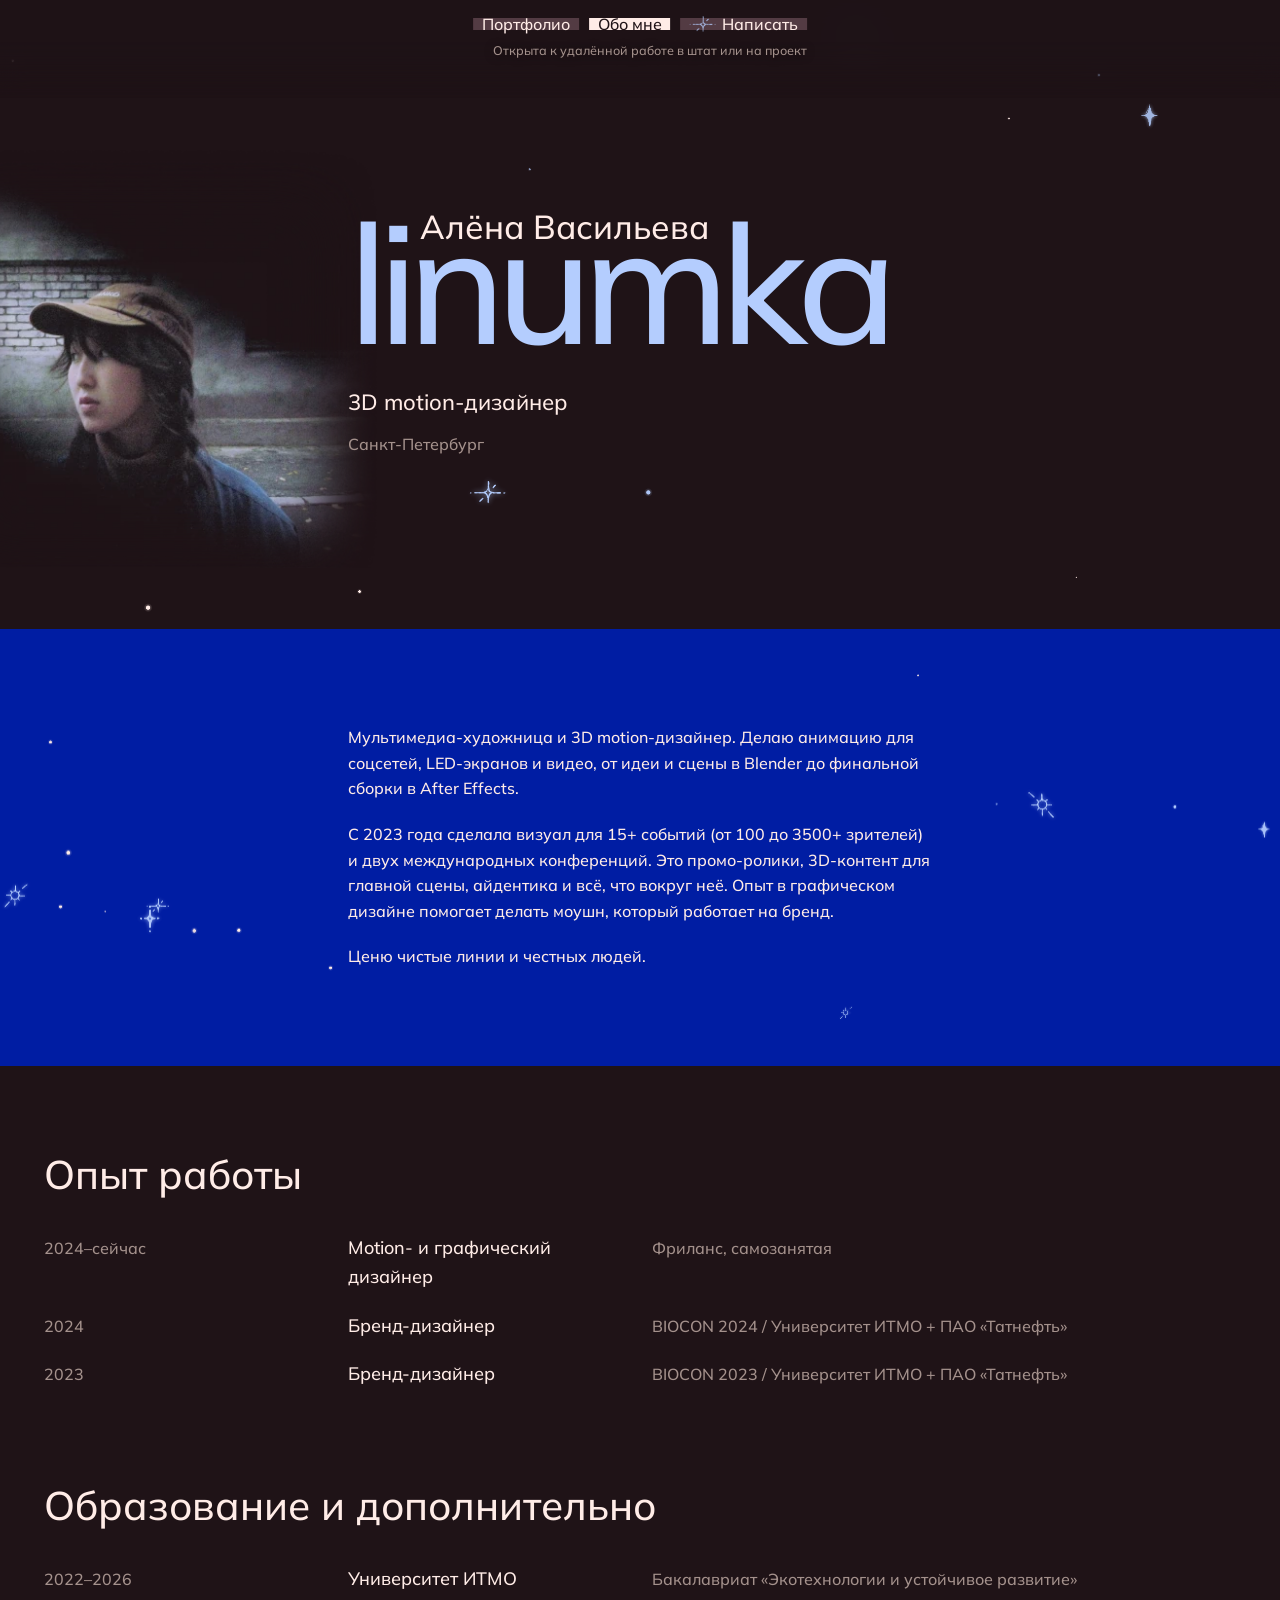
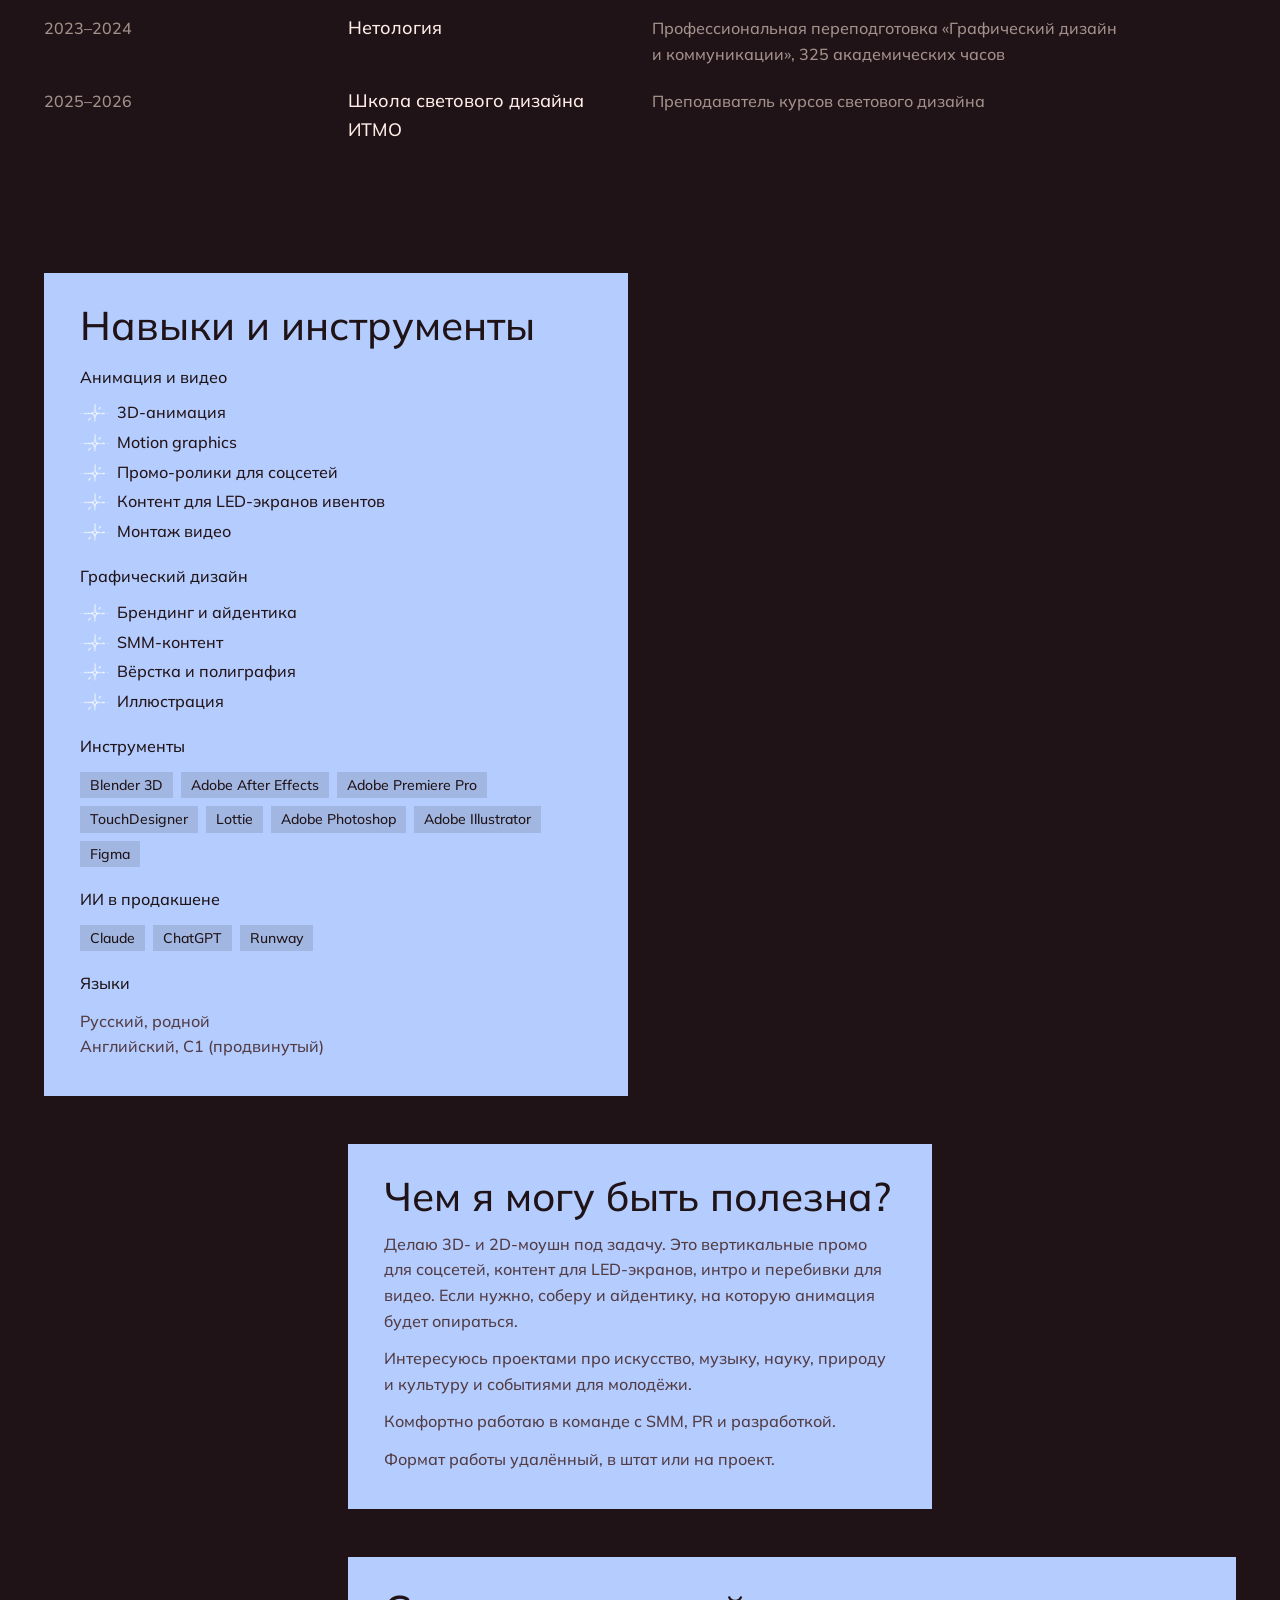
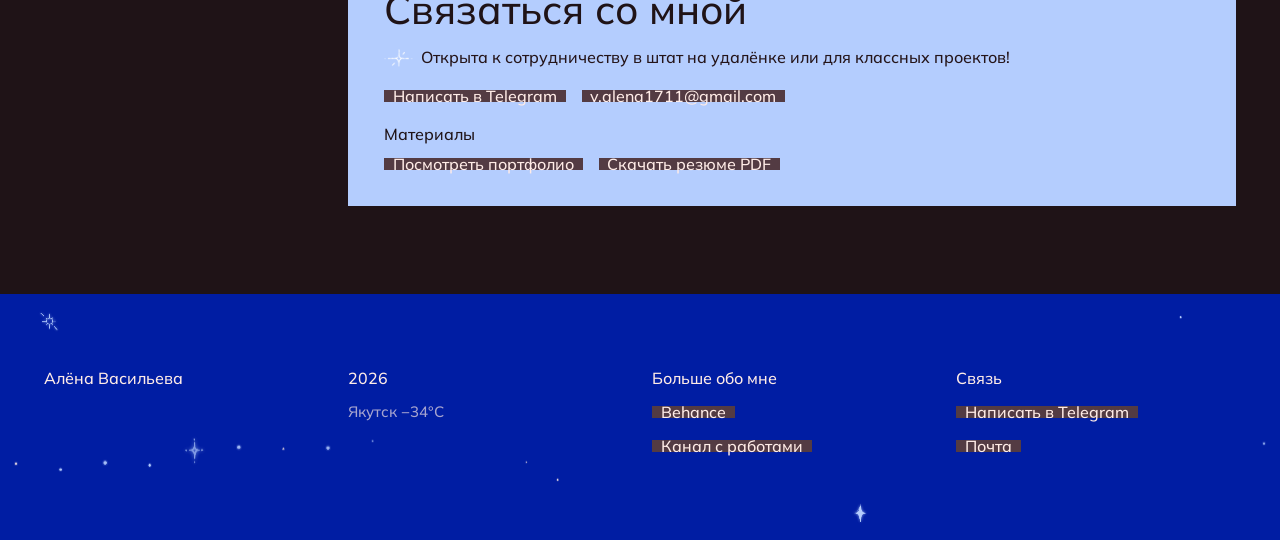
==== commit 3d5ef512: "Живая звезда у «Написать» и курсора, белые звёзды в карточках, разные в фильтрах - Главная звезда на" ====
--- a/index.html
+++ b/index.html
@@ -41,7 +41,7 @@
 <nav class="nav">
   <a class="pill" href="portfolio.html">Портфолио</a>
   <a class="pill light" href="index.html">Обо мне</a>
-  <a class="pill pill--write" href="https://t.me/linumka" target="_blank" rel="noopener"><span class="spark spark--blue"><svg><use href="#spark4"/></svg></span>Написать</a>
+  <a class="pill pill--write" href="https://t.me/linumka" target="_blank" rel="noopener"><span class="astar" aria-hidden="true"><i class="a-core"></i><i class="a-l"></i><i class="a-r"></i><i class="a-t"></i><i class="a-b"></i><i class="a-dl"></i><i class="a-dr"></i></span>Написать</a>
   <span class="nav-note">Открыта к удалённой работе в штат или на проект</span>
 </nav>
 
--- a/style.css
+++ b/style.css
@@ -96,11 +96,7 @@
 }
 .pill.light:hover { background: #fff4ef; }
 /* «Написать»: как остальные кнопки, но со звёздочкой-приманкой */
-.pill--write .spark { animation: writeTwinkle 2.6s ease-in-out infinite; }
-@keyframes writeTwinkle {
-  0%, 100% { transform: scale(1); opacity: .85; }
-  50%      { transform: scale(1.3); opacity: 1; }
-}
+
 /* подпись-статус под навигацией, у кнопки «Написать» */
 .nav-note {
   position: absolute;
@@ -127,7 +123,41 @@
 .spark svg { display: none; }
 .spark--blue { color: var(--blue2); }
 .spark--warm { color: var(--white1); }
-.spark--dark { color: var(--brown2); }
+.spark--dark { color: #fff; }
+
+/* разные рисованные звёзды (фильтры портфолио): форма из своей картинки */
+.spark.k1 { -webkit-mask-image: url(assets/stars/star-1.png); mask-image: url(assets/stars/star-1.png); }
+.spark.k2 { -webkit-mask-image: url(assets/stars/star-2.png); mask-image: url(assets/stars/star-2.png); }
+.spark.k3 { -webkit-mask-image: url(assets/stars/star-3.png); mask-image: url(assets/stars/star-3.png); }
+.spark.k4 { -webkit-mask-image: url(assets/stars/main.png); mask-image: url(assets/stars/main.png); }
+
+/* ---------- живая звезда: центр на месте, лучи тянутся и сжимаются,
+   точки на концах едут вместе с лучами. Слои – assets/stars/anim/ ---------- */
+.astar {
+  position: relative; display: inline-block; flex: 0 0 auto;
+  height: 1em; aspect-ratio: 282 / 178;
+}
+.astar i {
+  position: absolute; inset: 0;
+  background-color: currentColor;
+  -webkit-mask: center / 100% 100% no-repeat; mask: center / 100% 100% no-repeat;
+  animation: 2.4s ease-in-out infinite;
+}
+.astar .a-core { -webkit-mask-image: url(assets/stars/anim/core.png); mask-image: url(assets/stars/anim/core.png); animation: none; }
+.astar .a-l  { -webkit-mask-image: url(assets/stars/anim/rayL.png); mask-image: url(assets/stars/anim/rayL.png); transform-origin: 39.01% 53.37%; animation-name: astar-h; }
+.astar .a-r  { -webkit-mask-image: url(assets/stars/anim/rayR.png); mask-image: url(assets/stars/anim/rayR.png); transform-origin: 63.83% 53.37%; animation-name: astar-h; }
+.astar .a-t  { -webkit-mask-image: url(assets/stars/anim/rayT.png); mask-image: url(assets/stars/anim/rayT.png); transform-origin: 51.77% 33.71%; animation-name: astar-v; }
+.astar .a-b  { -webkit-mask-image: url(assets/stars/anim/rayB.png); mask-image: url(assets/stars/anim/rayB.png); transform-origin: 51.77% 73.03%; animation-name: astar-v; }
+.astar .a-dl { -webkit-mask-image: url(assets/stars/anim/dotL.png); mask-image: url(assets/stars/anim/dotL.png); animation-name: astar-dl; }
+.astar .a-dr { -webkit-mask-image: url(assets/stars/anim/dotR.png); mask-image: url(assets/stars/anim/dotR.png); animation-name: astar-dr; }
+/* горизонтальные лучи короче, когда вертикальные длиннее, и наоборот */
+@keyframes astar-h  { 0%, 100% { transform: scaleX(1); }  50% { transform: scaleX(.55); } }
+@keyframes astar-v  { 0%, 100% { transform: scaleY(.6); } 50% { transform: scaleY(1.08); } }
+/* точка смещается ровно на столько, на сколько укоротился её луч */
+@keyframes astar-dl { 0%, 100% { transform: translateX(0); } 50% { transform: translateX(11.81%); } }
+@keyframes astar-dr { 0%, 100% { transform: translateX(0); } 50% { transform: translateX(-10.21%); } }
+.pill--write { color: var(--white1); }
+.pill--write .astar { color: var(--blue2); height: 1.05em; margin-block: -.2em; }
 
 /* ---------- компактная плавающая навигация ---------- */
 /* подложка меню: тёмная и размытая до нижней точки меню (строка «Открыта
@@ -365,6 +395,7 @@
   text-align: left;
   transition: color .2s;
 }
+.filter-subs .spark { width: 24px; height: 18px; aspect-ratio: auto; }
 .filter-subs .sub:hover,
 .filter-subs .sub.active { color: var(--white1); }
 .filter-subs .sub.active .spark { color: var(--white1); }
@@ -769,18 +800,15 @@
   position: fixed;
   left: 0; top: 0;
   z-index: 90;
-  width: 26px; height: 17px;
+  width: 30px; height: 19px;
   pointer-events: none;
   color: var(--white1);
-  background-color: currentColor;
-  -webkit-mask: url(assets/stars/main.png) center / contain no-repeat;
-  mask: url(assets/stars/main.png) center / contain no-repeat;
-  filter: drop-shadow(0 0 6px rgba(255, 236, 231, .7));
+  filter: drop-shadow(0 0 5px rgba(255, 236, 231, .6));
   opacity: 0;
   transition: opacity .3s;
   display: none;
 }
-.cursor-star svg { display: none; }
+.cursor-star .astar { display: block; height: 100%; }
 @media (hover: hover) and (pointer: fine) {
   .cursor-star { display: block; }
 }
@@ -853,7 +881,7 @@
 
 @media (prefers-reduced-motion: reduce) {
   html { scroll-behavior: auto; }
-  .pill--write .spark { animation: none; }
+  .astar i { animation: none !important; }
   .reveal { opacity: 1 !important; transform: none !important; }
   .cursor-star { display: none !important; }
 }
